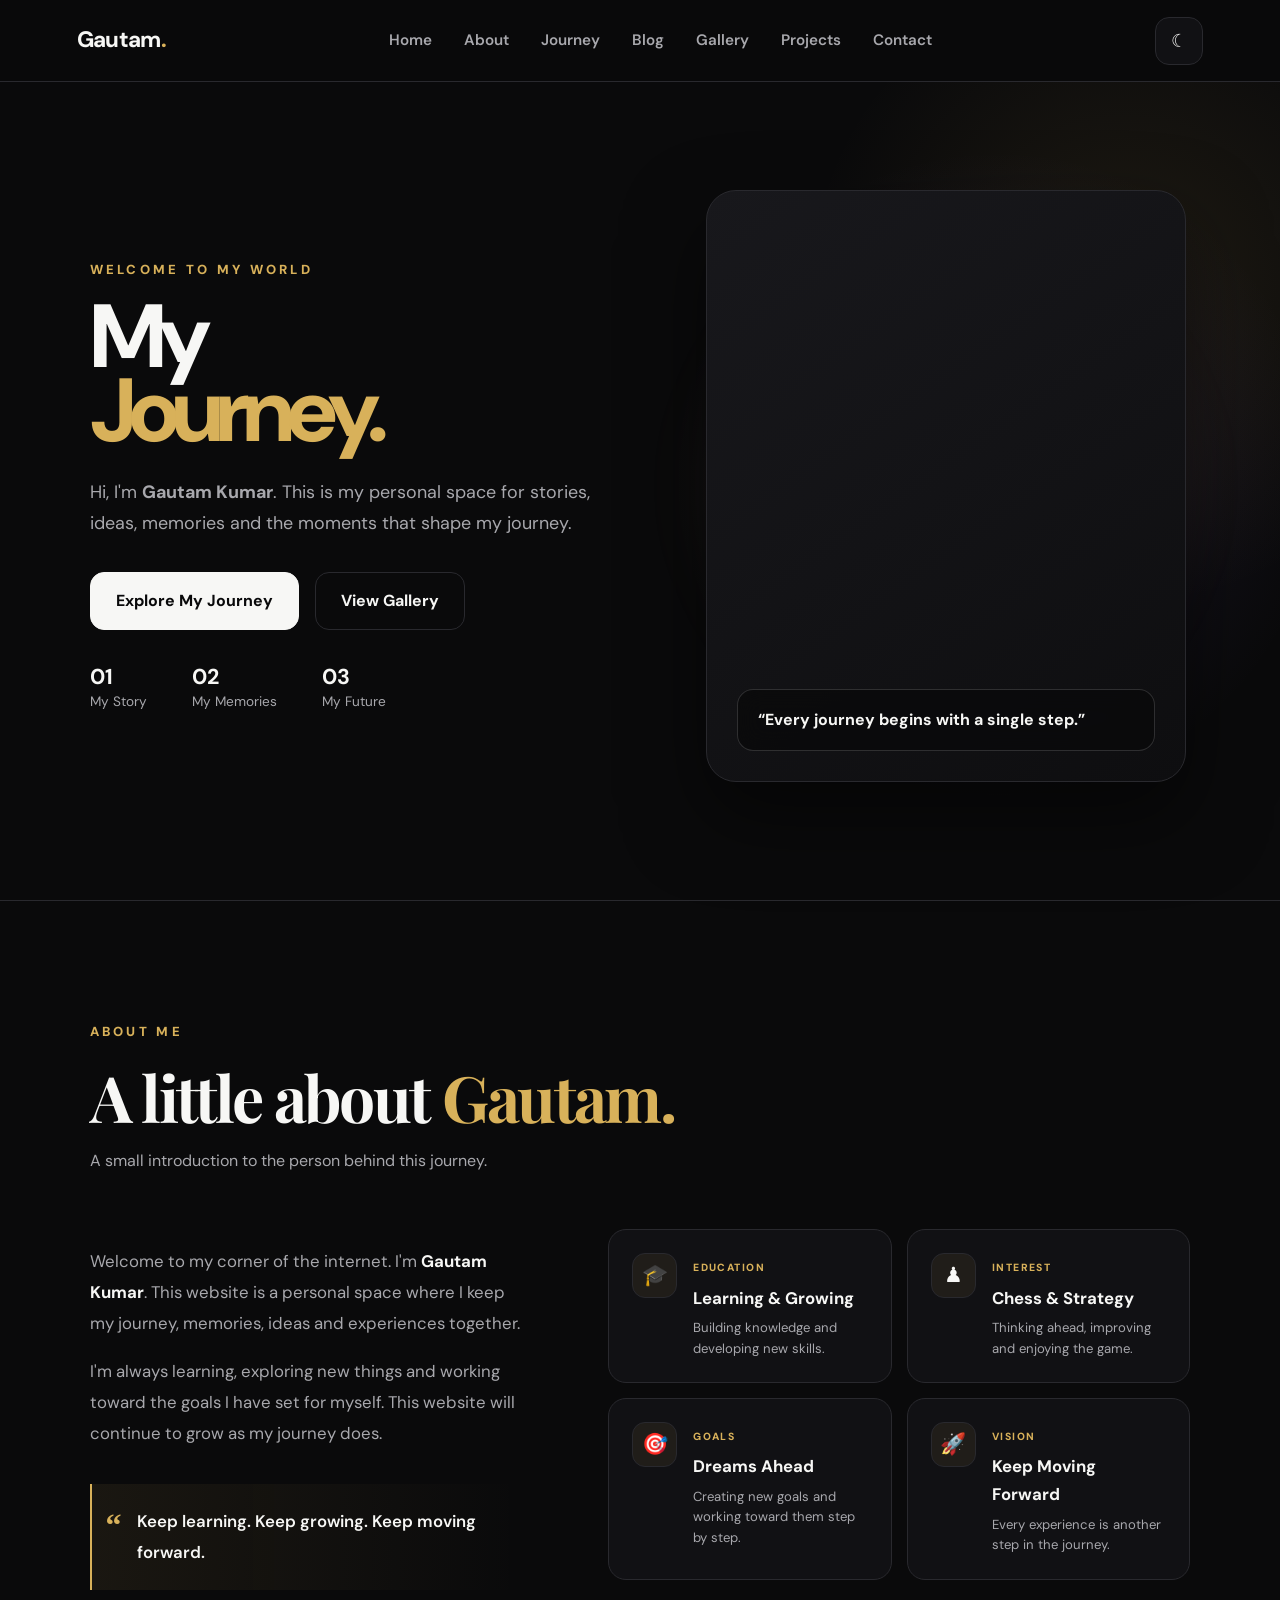
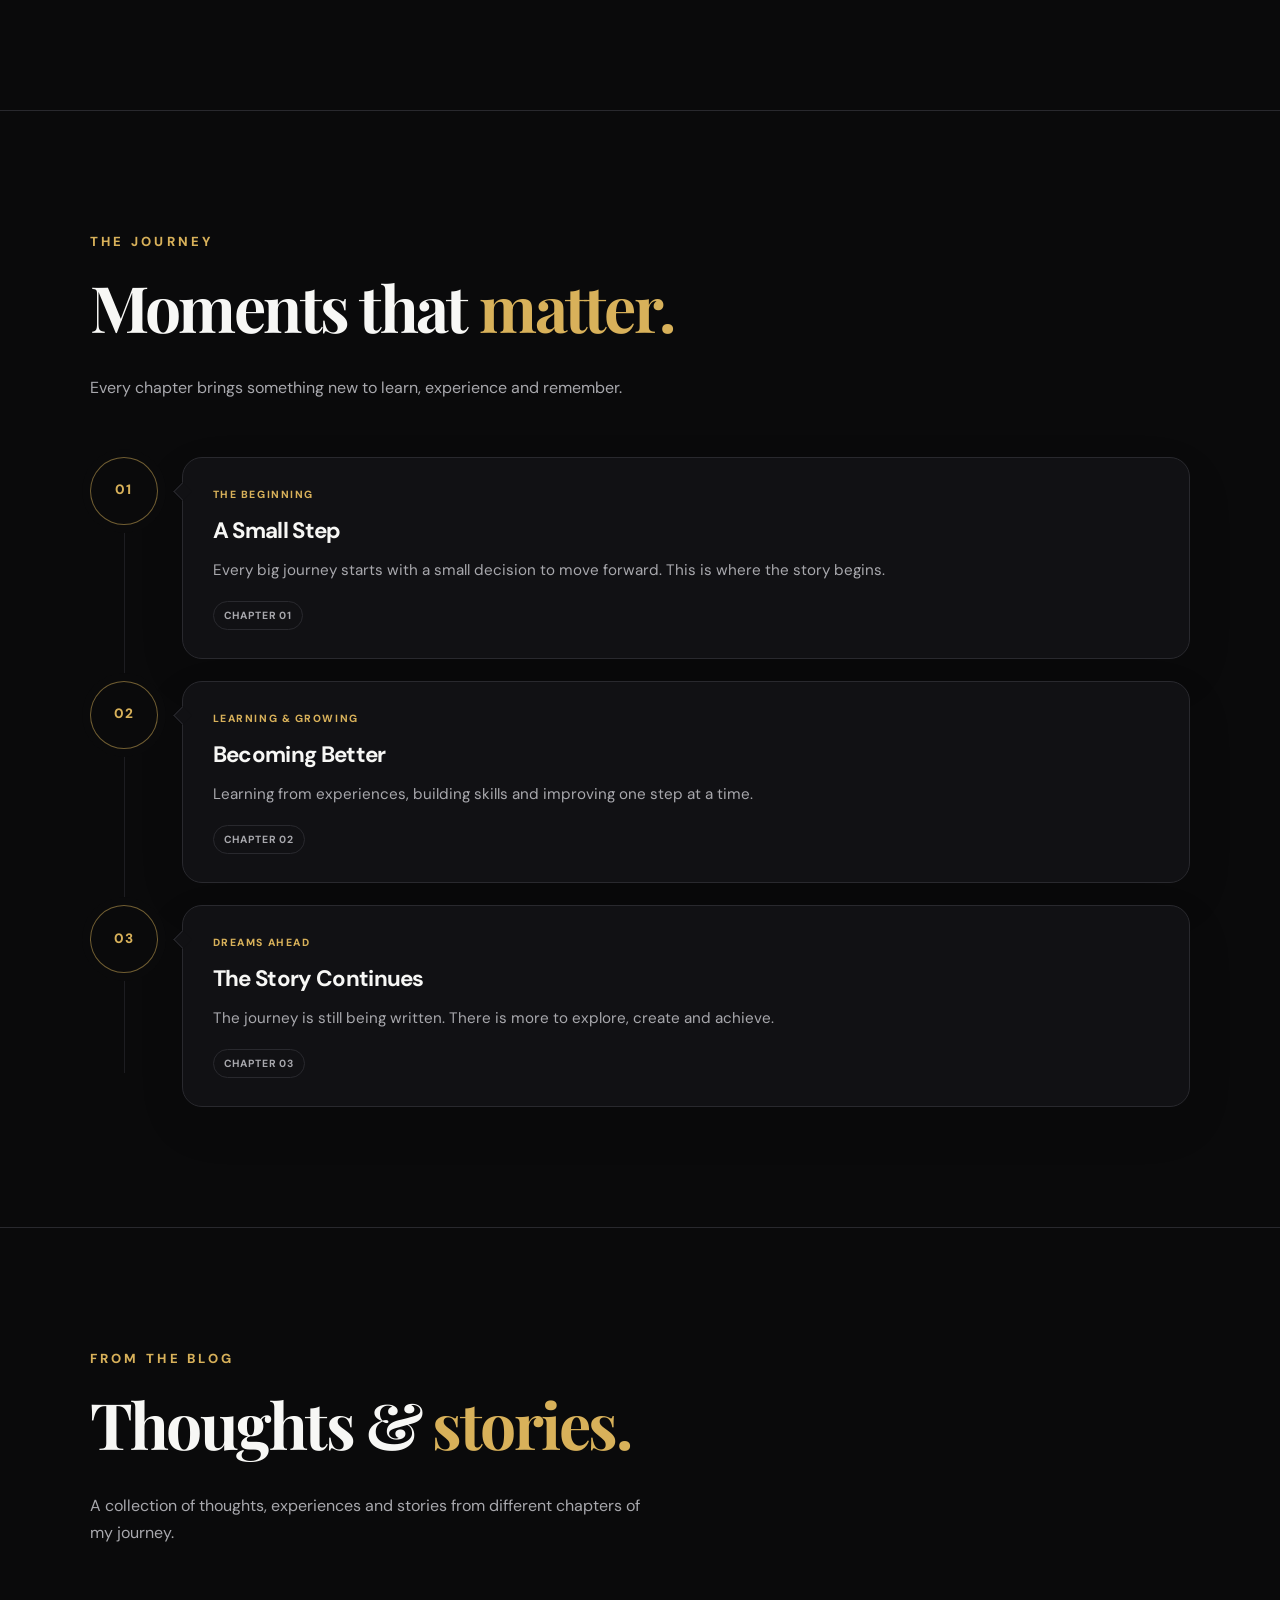
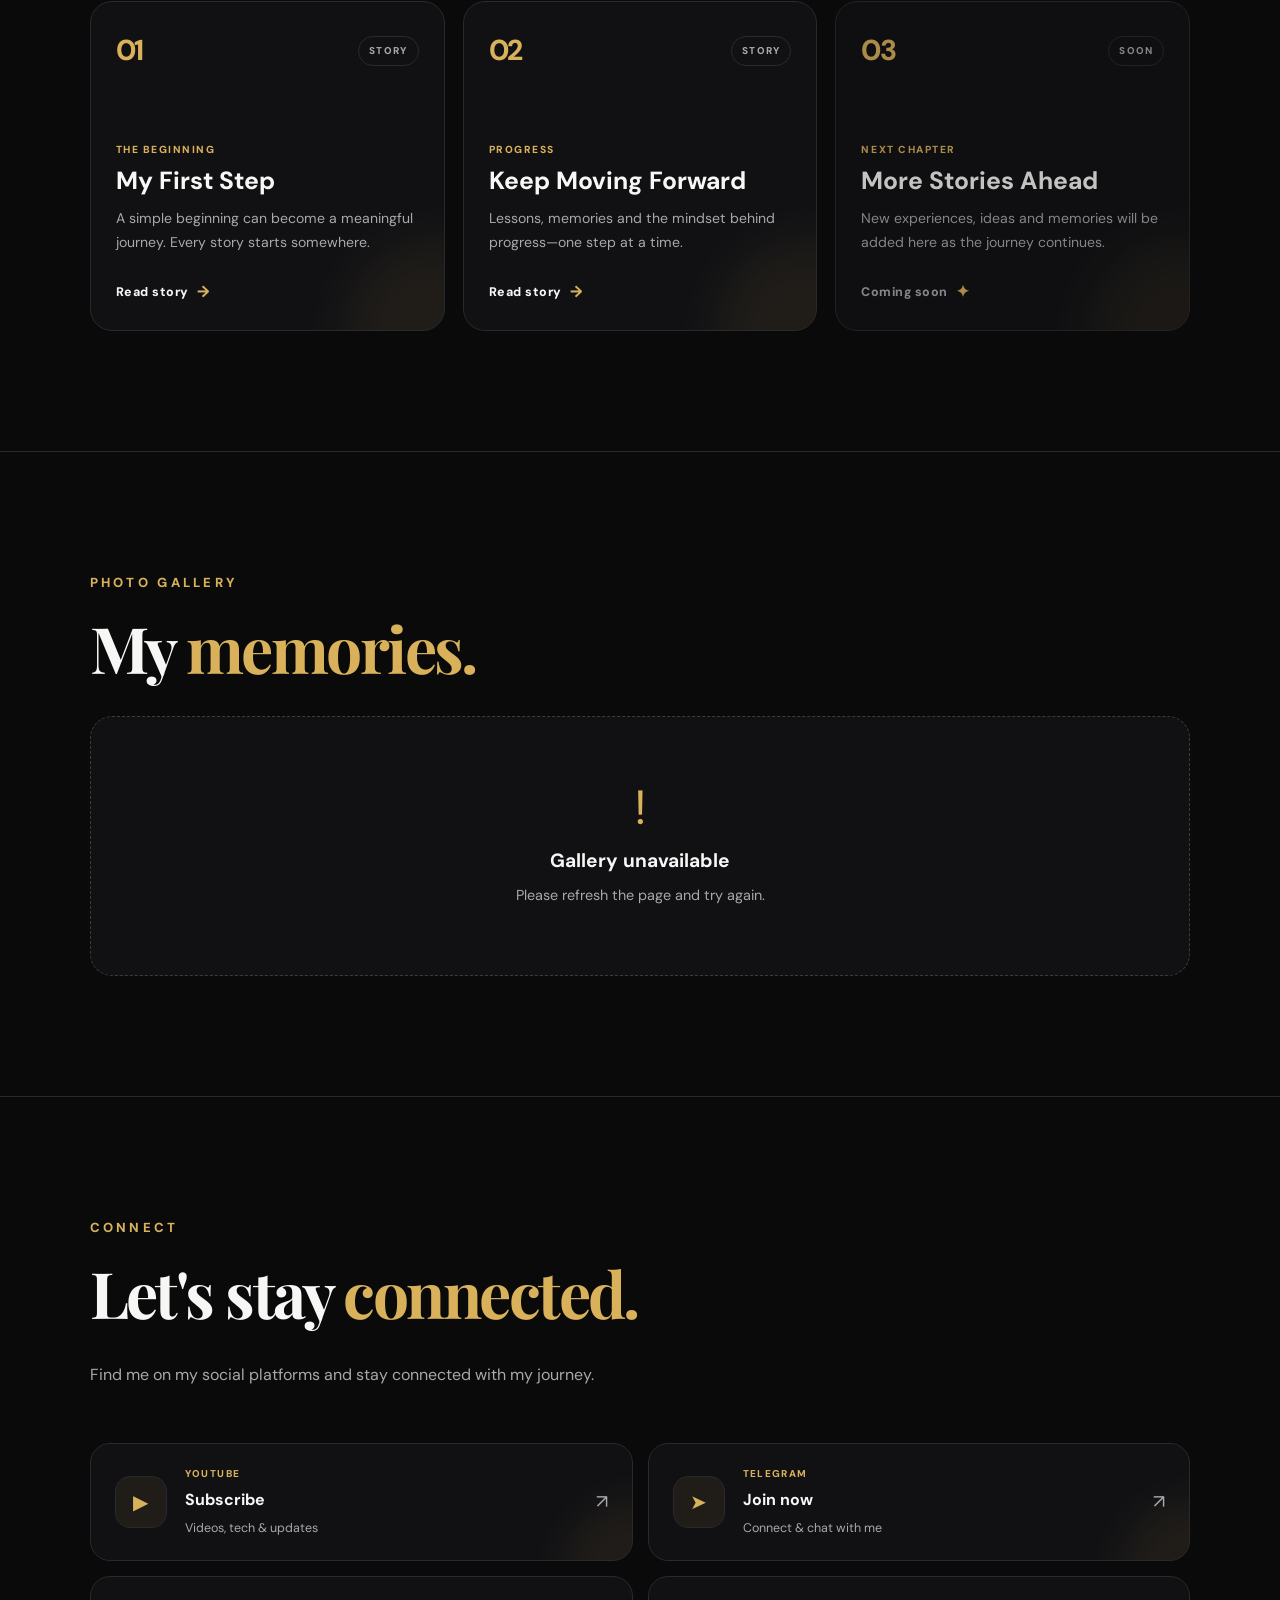
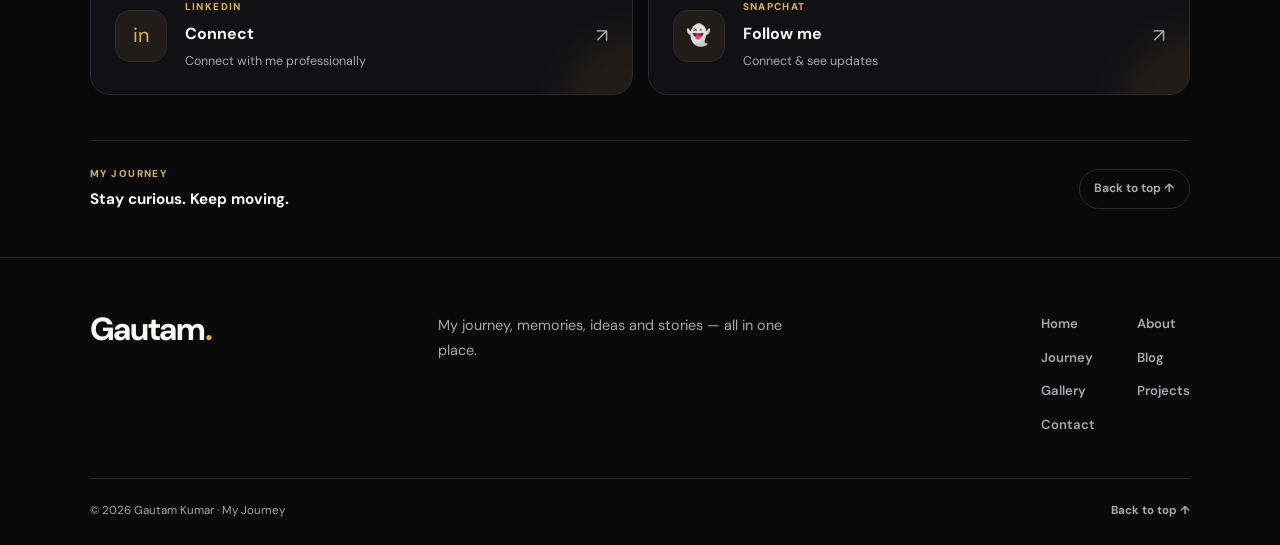
==== index.html @ 5d118870 "Update index.html" ====
<!doctype html>
<html lang="en">
<head>
<meta charset="utf-8">
<meta name="viewport" content="width=device-width,initial-scale=1">
<title>Gautam Kumar — My Journey</title>
<meta name="description" content="Gautam Kumar — personal website, journey, memories, blog and gallery.">
  <meta name="theme-color" content="#0a0a0b">
<meta name="author" content="Gautam Kumar">

<meta property="og:type" content="website">
<meta property="og:title" content="Gautam Kumar — My Journey">
<meta property="og:description" content="Explore Gautam Kumar's journey, memories, stories and gallery.">
<meta property="og:image" content="gautam-profile.jpg">
<meta property="og:url" content="https://Techg7.github.io/my-journey/">

<meta name="twitter:card" content="summary_large_image">
<meta name="twitter:title" content="Gautam Kumar — My Journey">
<meta name="twitter:description" content="My journey, memories, stories and experiences.">
<meta name="twitter:image" content="gautam-profile.jpg">

<link rel="preload" as="image" href="gautam-profile.jpg" fetchpriority="high">
<link rel="stylesheet" href="style.css">
  <link rel="manifest" href="manifest.webmanifest">
</head>
<body>
<header class="nav">
  <a class="brand" href="#home">Gautam<span>.</span></a>
  <nav>
    <a href="#home">Home</a><a href="#about">About</a><a href="#journey">Journey</a>
    <a href="#blog">Blog</a><a href="#gallery">Gallery</a><a href="projects.html" class="nav-link">Projects
    </a>
    <a href="#contact">Contact</a>  </nav>
  <button id="theme" class="icon-btn" aria-label="Toggle theme">☾</button>
</header>

<!-- Mobile bottom navigation bar -->
<nav class="mobile-nav" aria-label="Mobile navigation">
  <a href="#home"><span>⌂</span><small>Home</small></a>
  <a href="#about"><span>◉</span><small>About</small></a>
  <a href="#journey"><span>↗</span><small>Journey</small></a>
  <a href="#blog"><span>✎</span><small>Blog</small></a>
  <a href="#gallery"><span>▧</span><small>Gallery</small></a>
  <a href="projects.html" class="nav-link">🚀Projects</a>
  <a href="#contact"><span>☏</span><small>Contact</small></a>
 </nav>
<main>
<section id="home" class="hero">
  <div class="hero-copy">
    <p class="eyebrow">WELCOME TO MY WORLD</p>
    <h1>My<br><span>Journey.</span></h1>
    <p class="lead">Hi, I'm <b>Gautam Kumar</b>. This is my personal space for stories, ideas, memories and the moments that shape my journey.</p>
    <div class="actions"><a class="btn primary" href="#journey">Explore My Journey</a><a class="btn" href="#gallery">View Gallery</a></div>
    <div class="mini-stats"><div><b>01</b><span>My Story</span></div><div><b>02</b><span>My Memories</span></div><div><b>03</b><span>My Future</span></div></div>
  </div>
  <div class="hero-card">
    <div class="glow"></div>
    <img src="gautam-profile.jpg" alt="Gautam Kumar">
    
    <div class="quote">“Every journey begins with a single step.”</div>
  </div>
</section>
<section id="about" class="section about-section">

  <div class="about-heading">
    <p class="eyebrow">ABOUT ME</p>

    <h2>
      A little about
      <span>Gautam.</span>
    </h2>

    <p class="about-intro">
      A small introduction to the person behind this journey.
    </p>
  </div>


  <div class="about-content">

    <div class="about-text">

      <p>
        Welcome to my corner of the internet. I'm
        <strong>Gautam Kumar</strong>.
        This website is a personal space where I keep my
        journey, memories, ideas and experiences together.
      </p>

      <p>
        I'm always learning, exploring new things and
        working toward the goals I have set for myself.
        This website will continue to grow as my journey does.
      </p>

      <div class="about-quote">
        <span>“</span>
        Keep learning. Keep growing. Keep moving forward.
      </div>

    </div>


    <div class="about-cards">

      <div class="about-card">
        <div class="about-icon">🎓</div>
        <div>
          <small>EDUCATION</small>
          <h3>Learning & Growing</h3>
          <p>Building knowledge and developing new skills.</p>
        </div>
      </div>


      <div class="about-card">
        <div class="about-icon">♟</div>
        <div>
          <small>INTEREST</small>
          <h3>Chess & Strategy</h3>
          <p>Thinking ahead, improving and enjoying the game.</p>
        </div>
      </div>


      <div class="about-card">
        <div class="about-icon">🎯</div>
        <div>
          <small>GOALS</small>
          <h3>Dreams Ahead</h3>
          <p>Creating new goals and working toward them step by step.</p>
        </div>
      </div>


      <div class="about-card">
        <div class="about-icon">🚀</div>
        <div>
          <small>VISION</small>
          <h3>Keep Moving Forward</h3>
          <p>Every experience is another step in the journey.</p>
        </div>
      </div>

    </div>

  </div>

</section>
<section id="journey" class="section journey-section">

  <div class="journey-heading">
    <p class="eyebrow">THE JOURNEY</p>

    <h2>Moments that <span>matter.</span></h2>

    <p>
      Every chapter brings something new to learn,
      experience and remember.
    </p>
  </div>

  <div class="journey-timeline">

    <article class="journey-item">
      <div class="journey-number">01</div>

      <div class="journey-card">
        <small>THE BEGINNING</small>
        <h3>A Small Step</h3>
        <p>
          Every big journey starts with a small decision
          to move forward. This is where the story begins.
        </p>
        <span class="journey-tag">Chapter 01</span>
      </div>
    </article>


    <article class="journey-item">
      <div class="journey-number">02</div>

      <div class="journey-card">
        <small>LEARNING & GROWING</small>
        <h3>Becoming Better</h3>
        <p>
          Learning from experiences, building skills and
          improving one step at a time.
        </p>
        <span class="journey-tag">Chapter 02</span>
      </div>
    </article>


    <article class="journey-item">
      <div class="journey-number">03</div>

      <div class="journey-card">
        <small>DREAMS AHEAD</small>
        <h3>The Story Continues</h3>
        <p>
          The journey is still being written. There is
          more to explore, create and achieve.
        </p>
        <span class="journey-tag">Chapter 03</span>
      </div>
    </article>

  </div>

</section> 
  <section id="blog" class="section blog-section">

  <div class="blog-heading">
    <p class="eyebrow">FROM THE BLOG</p>

    <h2>
      Thoughts &
      <span>stories.</span>
    </h2>

    <p>
      A collection of thoughts, experiences and stories
      from different chapters of my journey.
    </p>
  </div>


  <div class="blog-grid">

    <a class="blog-card" href="first-post.html">

      <div class="blog-card-top">
        <span class="blog-number">01</span>
        <span class="blog-type">STORY</span>
      </div>

      <div class="blog-card-content">

        <p class="blog-label">THE BEGINNING</p>

        <h3>My First Step</h3>

        <p class="blog-description">
          A simple beginning can become a meaningful
          journey. Every story starts somewhere.
        </p>

        <span class="blog-read">
          Read story
          <span>→</span>
        </span>

      </div>

    </a>


    <a class="blog-card" href="second-post.html">

      <div class="blog-card-top">
        <span class="blog-number">02</span>
        <span class="blog-type">STORY</span>
      </div>

      <div class="blog-card-content">

        <p class="blog-label">PROGRESS</p>

        <h3>Keep Moving Forward</h3>

        <p class="blog-description">
          Lessons, memories and the mindset behind
          progress—one step at a time.
        </p>

        <span class="blog-read">
          Read story
          <span>→</span>
        </span>

      </div>

    </a>


    <div class="blog-card blog-coming-soon">

      <div class="blog-card-top">
        <span class="blog-number">03</span>
        <span class="blog-type">SOON</span>
      </div>

      <div class="blog-card-content">

        <p class="blog-label">NEXT CHAPTER</p>

        <h3>More Stories Ahead</h3>

        <p class="blog-description">
          New experiences, ideas and memories will be
          added here as the journey continues.
        </p>

        <span class="blog-read">
          Coming soon
          <span>✦</span>
        </span>

      </div>

    </div>

  </div>

  </section>

<section id="gallery" class="section">
  <p class="eyebrow">PHOTO GALLERY</p><h2>My <span>memories.</span></h2>
  <div class="gallery">
    <figure><img src="gautam-profile.jpg" alt="Gautam Kumar"><figcaption>Featured memory</figcaption></figure>
    <div class="gallery-placeholder"><span>+</span><p>Add your next photo here</p></div>
    <div class="gallery-placeholder"><span>+</span><p>Add your next photo here</p></div>
  </div>
</section>
<section id="contact" class="section contact-section">

  <div class="contact-heading">
    <p class="eyebrow">CONNECT</p>

    <h2>
      Let's stay
      <span>connected.</span>
    </h2>

    <p>
      Find me on my social platforms and stay connected
      with my journey.
    </p>
  </div>

  <div class="contact-grid">

    <!-- YouTube -->
    <a
      class="contact-card"
      href="https://www.youtube.com/@Gautam_techg7"
      target="_blank"
      rel="noopener noreferrer"
    >
      <div class="contact-icon">▶</div>

      <div class="contact-info">
        <small>YOUTUBE</small>
        <h3>Subscribe</h3>
        <p>Videos, tech & updates</p>
      </div>

      <span class="contact-arrow">↗</span>
    </a>


    <!-- Telegram -->
    <a
      class="contact-card"
      href="https://t.me/gtpda71"
      target="_blank"
      rel="noopener noreferrer"
    >
      <div class="contact-icon">➤</div>

      <div class="contact-info">
        <small>TELEGRAM</small>
        <h3>Join now</h3>
        <p>Connect & chat with me</p>
      </div>

      <span class="contact-arrow">↗</span>
    </a>


    <!-- LinkedIn -->
    <a
      class="contact-card"
      href="https://www.linkedin.com/in/gautam-kumar-772797381"
      target="_blank"
      rel="noopener noreferrer"
    >
      <div class="contact-icon">in</div>

      <div class="contact-info">
        <small>LINKEDIN</small>
        <h3>Connect</h3>
        <p>Connect with me professionally</p>
      </div>

      <span class="contact-arrow">↗</span>
    </a>


    <!-- Snapchat -->
    <a
      class="contact-card"
      href="https://www.snapchat.com/"
      target="_blank"
      rel="noopener noreferrer"
    >
      <div class="contact-icon">👻</div>

      <div class="contact-info">
        <small>SNAPCHAT</small>
        <h3>Follow me</h3>
        <p>Connect & see updates</p>
      </div>

      <span class="contact-arrow">↗</span>
    </a>

  </div>

  <div class="contact-bottom">

    <div>
      <span>MY JOURNEY</span>
      <strong>Stay curious. Keep moving.</strong>
    </div>

    <a class="contact-top" href="#home">
      Back to top ↑
    </a>
  </div>
</section>
  
  </main>
<footer class="site-footer">

  <div class="footer-main">

    <a href="#home" class="footer-brand">
      Gautam<span>.</span>
    </a>

    <p>
      My journey, memories, ideas and stories —
      all in one place.
    </p>

    <div class="footer-links">
      <a href="#home">Home</a>
      <a href="#about">About</a>
      <a href="#journey">Journey</a>
      <a href="#blog">Blog</a>
      <a href="#gallery">Gallery</a>
      <a href="projects.html" class="nav-link">Projects</a>
      <a href="#contact">Contact</a>
    </div>

  </div>

  <div class="footer-bottom">

    <span>
      © 2026 Gautam Kumar · My Journey
    </span>

    <a href="#home">
      Back to top ↑
    </a>

  </div>

</footer>
  <script src="script.js?v=2"></script>
  <script>
if ("serviceWorker" in navigator) {
  window.addEventListener("load", () => {
    navigator.serviceWorker.register("sw.js", {
      scope: "/my-journey/"
    }).catch(error => {
      console.error("Service Worker registration failed:", error);
    });
  });
}
  </script>
</body></html>
---- style.css ----
@import url('https://fonts.googleapis.com/css2?family=DM+Sans:wght@400;500;600;700;800&family=Playfair+Display:wght@600;700&display=swap');

/* =========================================================
   ROOT
========================================================= */

:root{
  --bg:#0a0a0b;
  --panel:#111114;
  --text:#f7f7f5;
  --muted:#a8a8ad;
  --line:#29292e;
  --accent:#d8b15a;
}

*{
  box-sizing:border-box;
}

html{
  scroll-behavior:smooth;
  scroll-padding-top:90px;
}

body{
  margin:0;
  background:var(--bg);
  color:var(--text);
  font-family:"DM Sans",sans-serif;
  line-height:1.65;
}

a{
  color:inherit;
  text-decoration:none;
}

button{
  font-family:inherit;
}


/* =========================================================
   NAVIGATION
========================================================= */

.nav{
  position:sticky;
  top:0;
  z-index:1000;

  width:100%;
  height:82px;

  display:flex;
  align-items:center;
  justify-content:space-between;

  padding:0 6%;

  background:rgba(10,10,11,.88);

  backdrop-filter:blur(18px);
  -webkit-backdrop-filter:blur(18px);

  border-bottom:1px solid var(--line);
}

.brand{
  font-size:1.4rem;
  font-weight:800;
  letter-spacing:-.03em;
}

.brand span{
  color:var(--accent);
}

.nav > nav{
  display:flex;
  align-items:center;
  gap:32px;
}

.nav > nav a{
  color:var(--muted);
  font-size:.95rem;
  font-weight:600;
  transition:.2s ease;
}

.nav > nav a:hover{
  color:var(--text);
}

.icon-btn{
  width:48px;
  height:48px;

  border:1px solid var(--line);
  border-radius:14px;

  background:var(--panel);
  color:var(--text);

  font-size:1.1rem;

  cursor:pointer;

  transition:.2s ease;
}

.icon-btn:hover{
  transform:translateY(-2px);
}


/* =========================================================
   MOBILE NAVIGATION
========================================================= */

.mobile-nav{
  display:none;
}


/* =========================================================
   HERO
========================================================= */

.hero{
  width:100%;
  max-width:1500px;

  min-height:calc(100vh - 82px);

  margin:0 auto;

  display:grid;

  grid-template-columns:
    minmax(0,1.05fr)
    minmax(380px,.95fr);

  align-items:center;

  gap:70px;

  padding:70px 7% 80px;

  background:
    radial-gradient(
      circle at 78% 48%,
      rgba(141,107,232,.12),
      transparent 30%
    ),
    radial-gradient(
      circle at 88% 25%,
      rgba(216,177,90,.10),
      transparent 25%
    );
}

.hero-copy{
  max-width:700px;
}

.eyebrow{
  margin:0 0 20px;

  color:var(--accent);

  font-size:.82rem;
  font-weight:800;

  letter-spacing:.25em;
}

.hero h1{
  margin:0 0 30px;

  font-size:clamp(5.5rem,7vw,8rem);

  line-height:.82;

  letter-spacing:-.075em;

  font-weight:800;
}

.hero h1 span{
  color:var(--accent);
}

.lead{
  max-width:620px;

  margin:0;

  color:var(--muted);

  font-size:1.12rem;

  line-height:1.75;
}


/* =========================================================
   BUTTONS
========================================================= */

.actions{
  display:flex;
  flex-wrap:wrap;

  gap:16px;

  margin:32px 0;
}

.btn{
  display:inline-flex;

  align-items:center;
  justify-content:center;

  min-height:54px;

  padding:15px 25px;

  border:1px solid var(--line);

  border-radius:14px;

  font-size:1rem;
  font-weight:700;

  transition:.25s ease;
}

.btn:hover{
  transform:translateY(-3px);
}

.btn.primary{
  background:var(--text);
  color:#09090a;

  border-color:var(--text);
}


/* =========================================================
   STATS
========================================================= */

.mini-stats{
  display:flex;

  gap:45px;

  margin-top:35px;
}

.mini-stats div{
  display:flex;
  flex-direction:column;
}

.mini-stats b{
  font-size:1.35rem;
  line-height:1.2;
}

.mini-stats span{
  color:var(--muted);
  font-size:.85rem;
}


/* =========================================================
   HERO CARD
========================================================= */

.hero-card{
  position:relative;

  width:min(100%,480px);

  justify-self:center;

  padding:14px;

  border:1px solid var(--line);

  border-radius:30px;

  background:
    linear-gradient(
      145deg,
      #18181c,
      #0e0e10
    );

  box-shadow:
    0 35px 80px rgba(0,0,0,.5);
}

.hero-card .glow{
  position:absolute;

  inset:-30px;

  z-index:-1;

  background:
    radial-gradient(
      circle,
      rgba(216,177,90,.18),
      transparent 65%
    );

  filter:blur(25px);
}

.hero-card img{
  display:block;

  width:100%;

  aspect-ratio:4/5;

  object-fit:cover;

  border-radius:23px;
}

.quote{
  position:absolute;

  left:30px;
  right:30px;
  bottom:30px;

  padding:17px 20px;

  border:1px solid rgba(255,255,255,.15);

  border-radius:16px;

  background:rgba(10,10,11,.78);

  backdrop-filter:blur(12px);

  -webkit-backdrop-filter:blur(12px);

  font-size:1rem;

  font-weight:700;
}


/* =========================================================
   SECTIONS
========================================================= */

.section{
  width:100%;
  max-width:1350px;

  margin:0 auto;

  padding:120px 7%;

  border-top:1px solid var(--line);
}

.section h2{
  margin:0 0 35px;

  font-family:"Playfair Display",serif;

  font-size:clamp(3rem,5vw,5.5rem);

  line-height:1.05;

  letter-spacing:-.04em;
}

.section h2 span{
  color:var(--accent);
}


/* =========================================================
   ABOUT
========================================================= */

.split{
  display:grid;

  grid-template-columns:1fr 1fr;

  gap:12%;
}

.split p{
  margin:0 0 25px;

  color:var(--muted);

  font-size:1.1rem;

  line-height:1.8;
}


/* =========================================================
   JOURNEY
========================================================= */

.timeline{
  display:grid;
  gap:18px;
}

.timeline article{
  display:grid;

  grid-template-columns:80px 1fr;

  gap:25px;

  padding:28px;

  border:1px solid var(--line);

  border-radius:20px;

  background:var(--panel);
}

.timeline b{
  color:var(--accent);

  font-size:1.5rem;
}

.timeline h3{
  margin:0;

  font-size:1.35rem;
}

.timeline p{
  margin:6px 0 0;

  color:var(--muted);
}


/* =========================================================
   BLOG
========================================================= */

.cards{
  display:grid;

  grid-template-columns:repeat(2,1fr);

  gap:20px;
}

.card{
  display:block;

  padding:32px;

  border:1px solid var(--line);

  border-radius:22px;

  background:var(--panel);

  transition:.25s ease;
}

.card:hover{
  transform:translateY(-5px);
}

.card small{
  color:var(--accent);

  font-weight:700;

  letter-spacing:.15em;
}

.card h3{
  margin:14px 0;

  font-size:1.8rem;
}

.card p{
  color:var(--muted);
}

.card span{
  font-weight:700;
}


/* =========================================================
   GALLERY
========================================================= */

.gallery{
  display:grid;

  grid-template-columns:repeat(3,1fr);

  gap:20px;
}

.gallery figure,
.gallery-placeholder{
  margin:0;

  min-height:320px;

  overflow:hidden;

  border:1px solid var(--line);

  border-radius:22px;

  background:var(--panel);
}

.gallery img{
  display:block;

  width:100%;
  height:100%;

  min-height:320px;

  object-fit:cover;
}

.gallery figcaption{
  padding:10px 15px;

  color:var(--muted);

  font-size:.85rem;
}

.gallery-placeholder{
  display:grid;

  place-content:center;

  text-align:center;

  color:var(--muted);
}

.gallery-placeholder span{
  color:var(--accent);

  font-size:3rem;
}


/* =========================================================
   CONTACT
========================================================= */

.contact{
  display:grid;

  grid-template-columns:1fr 1fr;

  gap:12%;
}

.contact p{
  color:var(--muted);

  font-size:1.1rem;
}

.links{
  display:grid;
  gap:12px;
}

.links a{
  display:flex;

  justify-content:space-between;

  gap:20px;

  padding:18px 0;

  border-bottom:1px solid var(--line);

  transition:.2s;
}

.links a:hover{
  color:var(--accent);
}

.links span{
  color:var(--muted);
}


/* =========================================================
   FOOTER
========================================================= */

footer{
  padding:45px 20px;

  text-align:center;

  color:var(--muted);

  border-top:1px solid var(--line);

  font-size:.9rem;
}


/* =========================================================
   LIGHT MODE
========================================================= */

body.light{
  --bg:#f7f7f4;
  --panel:#ffffff;
  --text:#151516;
  --muted:#626269;
  --line:#dddde0;
}

body.light .nav{
  background:rgba(247,247,244,.9);
}

body.light .btn.primary{
  background:#151516;
  color:#fff;
}

body.light .hero-card{
  background:#fff;

  box-shadow:
    0 30px 70px rgba(0,0,0,.15);
}


/* =========================================================
   DESKTOP-SITE ON MOBILE / TABLET
   Chrome Desktop Site usually gives ~980px CSS width.
   
   IMPORTANT:
   NO FIXED 600px HERO HEIGHT.
========================================================= */

@media (min-width:769px) and (max-width:1100px){

  .nav{
    height:78px;

    padding:0 5%;
  }

  .brand{
    font-size:1.3rem;
  }

  .nav > nav{
    gap:20px;
  }

  .nav > nav a{
    font-size:.82rem;
  }

  .icon-btn{
    width:44px;
    height:44px;
  }


  .hero{
    min-height:620px;

    height:auto;

    grid-template-columns:
      minmax(0,1fr)
      minmax(300px,380px);

    gap:45px;

    padding:55px 5% 65px;
  }

  .hero h1{
    font-size:clamp(4.5rem,7vw,6.5rem);
  }

  .lead{
    font-size:1rem;
  }

  .actions{
    gap:12px;
  }

  .btn{
    min-height:50px;

    padding:13px 20px;

    font-size:.9rem;
  }

  .mini-stats{
    gap:30px;
  }

  .hero-card{
    width:min(100%,380px);
  }

  .section{
    padding:90px 5%;
  }

  .section h2{
    font-size:clamp(2.8rem,5vw,4.5rem);
  }
}


/* =========================================================
   MOBILE
========================================================= */

@media (max-width:768px){

  body{
    padding-bottom:82px;
  }


  /* TOP HEADER */

  .nav{
    height:62px;

    padding:0 5%;
  }

  .brand{
    font-size:1.2rem;
  }

  .nav > nav{
    display:none;
  }

  .icon-btn{
    width:44px;
    height:44px;

    border-radius:13px;
  }


  /* BOTTOM NAV */

  .mobile-nav{
    position:fixed;

    left:12px;
    right:12px;
    bottom:12px;

    z-index:99999;

    display:flex;

    width:auto;

    height:72px;

    align-items:center;
    justify-content:space-around;

    padding:5px 2px;

    background:rgba(15,15,17,.96);

    border:1px solid rgba(255,255,255,.15);

    border-radius:26px;

    backdrop-filter:blur(18px);
    -webkit-backdrop-filter:blur(18px);

    box-shadow:
      0 12px 40px rgba(0,0,0,.35);
  }

  .mobile-nav a{
    flex:1;

    display:flex;

    flex-direction:column;

    align-items:center;
    justify-content:center;

    gap:3px;

    color:#aaa;

    font-size:11px;

    font-weight:500;

    text-align:center;
  }

  .mobile-nav a span{
    font-size:20px;

    line-height:1;
  }

  .mobile-nav a small{
    font-size:10px;

    white-space:nowrap;
  }


  /* MOBILE HERO */

  .hero{
    min-height:auto;

    height:auto;

    display:grid;

    grid-template-columns:1fr;

    gap:42px;

    padding:50px 6% 75px;
  }

  .hero-copy{
    max-width:none;
  }

  .eyebrow{
    margin-bottom:18px;

    font-size:.7rem;
  }

  .hero h1{
    margin-bottom:28px;

    font-size:clamp(4rem,20vw,6rem);

    line-height:.86;

    letter-spacing:-.065em;
  }

  .lead{
    font-size:.95rem;

    line-height:1.75;
  }


  /* MOBILE BUTTONS */

  .actions{
    display:flex;

    flex-wrap:nowrap;

    gap:10px;

    margin:28px 0;
  }

  .btn{
    flex:1;

    min-height:52px;

    padding:13px 12px;

    border-radius:14px;

    font-size:.9rem;

    text-align:center;
  }


  /* MOBILE STATS */

  .mini-stats{
    gap:28px;

    margin-top:30px;
  }

  .mini-stats b{
    font-size:1.2rem;
  }

  .mini-stats span{
    font-size:.75rem;
  }


  /* MOBILE CARD */

  .hero-card{
    width:min(88vw,390px);

    justify-self:center;

    padding:12px;

    border-radius:27px;
  }

  .hero-card img{
    border-radius:21px;
  }

  .quote{
    left:20px;
    right:20px;
    bottom:20px;

    padding:13px 15px;

    font-size:.85rem;
  }


  /* MOBILE SECTIONS */

  .section{
    padding:75px 6%;
  }

  .section h2{
    margin-bottom:28px;

    font-size:clamp(2.6rem,12vw,4rem);
  }

  .split{
    grid-template-columns:1fr;

    gap:25px;
  }

  .split p,
  .contact p{
    font-size:.98rem;
  }


  /* MOBILE JOURNEY */

  .timeline article{
    grid-template-columns:55px 1fr;

    gap:14px;

    padding:20px;
  }


  /* MOBILE BLOG */

  .cards{
    grid-template-columns:1fr;
  }

  .card{
    padding:25px;
  }


  /* MOBILE GALLERY */

  .gallery{
    grid-template-columns:1fr;
  }

  .gallery figure,
  .gallery-placeholder,
  .gallery img{
    min-height:340px;
  }


  /* MOBILE CONTACT */

  .contact{
    grid-template-columns:1fr;

    gap:30px;
  }

  .links a{
    font-size:.9rem;
  }
}


/* =========================================================
   LIGHT MODE MOBILE NAV
========================================================= */

body.light .mobile-nav{
  background:rgba(255,255,255,.96);

  border-color:#dddde0;

  box-shadow:
    0 12px 40px rgba(0,0,0,.12);
}
/* ================================
   VIDEO GALLERY
================================ */

.gallery-video {
  margin: 0;
  overflow: hidden;
  border: 1px solid var(--line);
  border-radius: 20px;
  background: var(--panel);
}

.video-wrapper {
  position: relative;
  width: 100%;
  background: #000;
}

.gallery-video video {
  display: block;
  width: 100%;
  height: 340px;
  object-fit: cover;
  background: #000;
}

.video-label {
  position: absolute;
  top: 12px;
  left: 12px;
  padding: 6px 10px;
  border-radius: 8px;
  background: rgba(0,0,0,.75);
  color: #fff;
  font-size: 11px;
  font-weight: 700;
  letter-spacing: .08em;
}

.gallery-video figcaption {
  padding: 12px 15px;
  color: var(--muted);
  font-size: .8rem;
}


/* Mobile */

@media (max-width:768px) {

  .gallery-video video {
    height: 340px;
  }

}
/* =================================
   PREMIUM PHOTO + VIDEO GALLERY
================================= */

.gallery {
  display: grid !important;
  grid-template-columns: repeat(3, minmax(0, 1fr)) !important;
  gap: 18px !important;
  align-items: start !important;
}

.media-card {
  position: relative;
  margin: 0 !important;
  overflow: hidden;
  border-radius: 20px;
  background: #111;
  border: 1px solid rgba(255,255,255,.10);
  min-width: 0;
}

.media-card img,
.media-card video {
  display: block;
  width: 100%;
  height: auto;
  max-height: 650px;
  object-fit: cover;
  background: #050505;
}

.media-card figcaption {
  padding: 12px 14px;
  font-size: .82rem;
  color: #ddd;
  background: rgba(10,10,10,.92);
}

.video-card {
  background: #050505;
}

.video-card video {
  aspect-ratio: 9 / 16;
  object-fit: contain;
}

.video-badge {
  position: absolute;
  top: 12px;
  left: 12px;
  padding: 7px 10px;
  border-radius: 999px;
  background: rgba(0,0,0,.75);
  color: #e5b94f;
  font-size: .7rem;
  font-weight: 700;
  letter-spacing: 1px;
  backdrop-filter: blur(8px);
}

.gallery-empty {
  grid-column: 1 / -1;
  min-height: 180px;
  display: flex;
  flex-direction: column;
  align-items: center;
  justify-content: center;
  border: 1px dashed rgba(255,255,255,.18);
  border-radius: 20px;
  color: #aaa;
}

.gallery-empty span {
  font-size: 2rem;
  color: #e5b94f;
}

/* Tablet */
@media (max-width: 900px) {

  .gallery {
    grid-template-columns: repeat(2, minmax(0, 1fr)) !important;
  }

}

/* Mobile */
@media (max-width: 600px) {

  .gallery {
    grid-template-columns: 1fr !important;
    gap: 16px !important;
  }

  .media-card {
    border-radius: 18px;
  }

  .media-card img {
    max-height: none;
  }

  .video-card video {
    width: 100%;
    aspect-ratio: 9 / 16;
  }

}
/* =================================
   PREMIUM GALLERY
================================= */

.gallery {
  align-items: stretch !important;
}

.media-card {
  cursor: pointer;
  transition: transform .3s ease, box-shadow .3s ease;
}

.media-card:hover {
  transform: translateY(-5px);
  box-shadow: 0 18px 45px rgba(0,0,0,.35);
}

.media-card img,
.media-card video {
  width: 100%;
  aspect-ratio: 4 / 5;
  object-fit: cover;
}

.media-card.video-card video {
  aspect-ratio: 9 / 16;
  object-fit: cover;
}

.media-card figcaption {
  white-space: nowrap;
  overflow: hidden;
  text-overflow: ellipsis;
  font-size: .78rem;
}

/* Mobile */
@media (max-width: 600px) {

  .gallery {
    grid-template-columns: 1fr !important;
  }

  .media-card img,
  .media-card video {
    aspect-ratio: 4 / 5;
  }

  .media-card.video-card video {
    aspect-ratio: 9 / 16;
  }

}
/* =================================
   FULLSCREEN PHOTO VIEWER
================================= */

.photo-viewer {
  position: fixed;
  inset: 0;

  z-index: 999999;

  display: flex;
  flex-direction: column;

  align-items: center;
  justify-content: center;

  padding: 25px;

  background: rgba(0, 0, 0, 0.94);

  backdrop-filter: blur(18px);
  -webkit-backdrop-filter: blur(18px);

  opacity: 0;

  visibility: hidden;

  transition:
    opacity .25s ease,
    visibility .25s ease;
}

.photo-viewer.active {
  opacity: 1;
  visibility: visible;
}


/* BIG IMAGE */

.viewer-image-box {
  width: min(92vw, 1100px);
  height: min(82vh, 850px);

  display: flex;

  align-items: center;
  justify-content: center;
}

.viewer-image-box img {
  max-width: 100%;
  max-height: 100%;

  object-fit: contain;

  border-radius: 12px;

  box-shadow:
    0 30px 100px rgba(0,0,0,.65);
}


/* CLOSE BUTTON */

.viewer-close {
  position: fixed;

  top: 22px;
  right: 25px;

  width: 48px;
  height: 48px;

  border: 1px solid rgba(255,255,255,.2);

  border-radius: 50%;

  background: rgba(20,20,20,.8);

  color: white;

  font-size: 30px;

  line-height: 1;

  cursor: pointer;

  z-index: 2;
}

.viewer-close:hover {
  transform: scale(1.08);
}


/* CAPTION */

.viewer-caption {
  margin-top: 15px;

  max-width: 90vw;

  color: #ddd;

  font-size: .9rem;

  text-align: center;
}


/* PHOTO CLICK EFFECT */

.media-card img {
  cursor: zoom-in;

  transition:
    transform .35s ease,
    filter .35s ease;
}

.media-card:hover img {
  filter: brightness(.9);
}

.media-card img:active {
  transform: scale(.98);
}


/* VIDEO PLAY BUTTON */

.video-wrapper {
  position: relative;
}

.video-play {
  position: absolute;

  left: 50%;
  top: 50%;

  transform: translate(-50%, -50%);

  width: 68px;
  height: 68px;

  border: 1px solid rgba(255,255,255,.35);

  border-radius: 50%;

  background: rgba(0,0,0,.65);

  color: white;

  font-size: 25px;

  cursor: pointer;

  backdrop-filter: blur(10px);

  transition: .25s ease;
}

.video-play:hover {
  transform: translate(-50%, -50%) scale(1.1);

  background: rgba(216,177,90,.9);

  color: #111;
}

.video-play.playing {
  font-size: 19px;
}


/* MOBILE VIEWER */

@media (max-width: 600px) {

  .photo-viewer {
    padding: 15px;
  }

  .viewer-image-box {
    width: 96vw;
    height: 78vh;
  }

  .viewer-close {
    top: 15px;
    right: 15px;

    width: 44px;
    height: 44px;
  }

  .video-play {
    width: 60px;
    height: 60px;
  }

}
/* =========================================================
   FINAL PREMIUM PHOTO + VIDEO GALLERY
========================================================= */

.gallery {
  display: grid;
  grid-template-columns: repeat(3, minmax(0, 1fr));
  gap: 18px;
  align-items: start;
}


/* =========================================================
   MEDIA CARD
========================================================= */

.media-card {
  position: relative;

  margin: 0;

  overflow: hidden;

  border: 1px solid var(--line);

  border-radius: 22px;

  background: var(--panel);

  box-shadow:
    0 12px 35px rgba(0,0,0,.12);

  transition:
    transform .3s ease,
    border-color .3s ease,
    box-shadow .3s ease;
}


.media-card:hover {
  transform: translateY(-5px);

  border-color:
    rgba(216,177,90,.45);

  box-shadow:
    0 20px 50px rgba(0,0,0,.25);
}


/* =========================================================
   MEDIA WRAPPER
========================================================= */

.media-wrapper {
  position: relative;

  width: 100%;

  overflow: hidden;

  background: #050506;
}


/* =========================================================
   PHOTOS
========================================================= */

.photo-wrapper {
  aspect-ratio: 4 / 5;
}


.photo-wrapper img {
  display: block;

  width: 100%;
  height: 100%;

  object-fit: cover;

  cursor: zoom-in;

  transition:
    transform .5s ease,
    filter .4s ease;
}


.photo-card:hover img {
  transform: scale(1.045);

  filter: brightness(.9);
}


/* =========================================================
   PHOTO VIEW OVERLAY
========================================================= */

.photo-overlay {
  position: absolute;

  left: 50%;
  top: 50%;

  transform:
    translate(-50%, -50%)
    scale(.85);

  display: flex;

  flex-direction: column;

  align-items: center;

  justify-content: center;

  gap: 4px;

  width: 72px;
  height: 72px;

  border: 1px solid
    rgba(255,255,255,.3);

  border-radius: 50%;

  background:
    rgba(0,0,0,.55);

  backdrop-filter: blur(10px);

  color: white;

  opacity: 0;

  pointer-events: none;

  transition:
    opacity .3s ease,
    transform .3s ease;
}


.photo-overlay span {
  font-size: 22px;
}


.photo-overlay small {
  font-size: 10px;

  letter-spacing: .12em;

  text-transform: uppercase;
}


.photo-card:hover .photo-overlay {
  opacity: 1;

  transform:
    translate(-50%, -50%)
    scale(1);
}


/* =========================================================
   VIDEO
========================================================= */

.video-wrapper {
  aspect-ratio: 9 / 16;

  min-height: 320px;
}


.video-wrapper video {
  display: block;

  width: 100%;
  height: 100%;

  object-fit: cover;

  background: #000;
}


/* =========================================================
   VIDEO PLAY BUTTON
========================================================= */

.video-play-button {
  position: absolute;

  left: 50%;
  top: 50%;

  transform:
    translate(-50%, -50%);

  display: flex;

  align-items: center;
  justify-content: center;

  width: 72px;
  height: 72px;

  padding: 0;

  border: 1px solid
    rgba(255,255,255,.45);

  border-radius: 50%;

  background:
    rgba(0,0,0,.58);

  color: white;

  backdrop-filter: blur(12px);

  cursor: pointer;

  transition:
    transform .25s ease,
    opacity .25s ease,
    background .25s ease;
}


.video-play-button span {
  margin-left: 4px;

  font-size: 25px;
}


.video-play-button:hover {
  transform:
    translate(-50%, -50%)
    scale(1.12);

  background:
    rgba(216,177,90,.9);

  color: #111;
}


/* Hide play button while playing */

.video-play-button.playing {
  opacity: 0;

  pointer-events: none;
}


/* =========================================================
   VIDEO LABEL
========================================================= */

.video-top-label {
  position: absolute;

  top: 12px;
  left: 12px;

  padding: 7px 10px;

  border: 1px solid
    rgba(255,255,255,.18);

  border-radius: 999px;

  background:
    rgba(0,0,0,.58);

  backdrop-filter: blur(10px);

  color: var(--accent);

  font-size: .68rem;

  font-weight: 800;

  letter-spacing: .12em;
}


/* =========================================================
   CAPTION
========================================================= */

.media-card figcaption {
  min-height: 46px;

  display: flex;

  align-items: center;

  padding: 11px 14px;

  border-top: 1px solid
    rgba(255,255,255,.06);

  color: var(--muted);

  font-size: .78rem;

  line-height: 1.35;

  word-break: break-word;
}


/* =========================================================
   LOAD MORE
========================================================= */

.load-more-btn {
  display: flex;

  align-items: center;
  justify-content: center;

  gap: 9px;

  margin: 30px auto 0;

  min-width: 190px;

  padding: 13px 20px;

  border: 1px solid var(--line);

  border-radius: 999px;

  background: var(--panel);

  color: var(--text);

  font-family: inherit;

  font-size: .9rem;

  font-weight: 700;

  cursor: pointer;

  transition:
    transform .25s ease,
    border-color .25s ease,
    background .25s ease;
}


.load-more-btn span {
  color: var(--accent);

  font-size: 1.1rem;
}


.load-more-btn small {
  color: var(--muted);

  font-size: .7rem;

  font-weight: 500;
}


.load-more-btn:hover {
  transform: translateY(-3px);

  border-color: var(--accent);

  background:
    rgba(216,177,90,.08);
}


/* =========================================================
   LOADING
========================================================= */

.gallery-loading {
  grid-column: 1 / -1;

  min-height: 260px;

  display: flex;

  flex-direction: column;

  align-items: center;

  justify-content: center;

  gap: 15px;

  border: 1px solid var(--line);

  border-radius: 22px;

  background: var(--panel);

  color: var(--muted);
}


.gallery-spinner {
  width: 34px;
  height: 34px;

  border: 3px solid
    rgba(255,255,255,.12);

  border-top-color:
    var(--accent);

  border-radius: 50%;

  animation:
    gallerySpin .8s linear infinite;
}


@keyframes gallerySpin {

  to {
    transform: rotate(360deg);
  }

}


/* =========================================================
   EMPTY / ERROR
========================================================= */

.gallery-empty {
  grid-column: 1 / -1;

  min-height: 260px;

  display: flex;

  flex-direction: column;

  align-items: center;

  justify-content: center;

  padding: 30px;

  text-align: center;

  border: 1px dashed
    rgba(255,255,255,.18);

  border-radius: 22px;

  background: var(--panel);

  color: var(--muted);
}


.gallery-empty span {
  margin-bottom: 5px;

  color: var(--accent);

  font-size: 3rem;

  line-height: 1;
}


.gallery-empty h3 {
  margin: 8px 0;

  color: var(--text);

  font-size: 1.2rem;
}


.gallery-empty p {
  margin: 0;

  max-width: 400px;

  font-size: .9rem;
}


/* =========================================================
   FULLSCREEN PHOTO VIEWER
========================================================= */

body.viewer-open {
  overflow: hidden;
}


.photo-viewer {
  position: fixed;

  inset: 0;

  z-index: 999999;

  display: flex;

  align-items: center;

  justify-content: center;

  padding: 30px;

  background:
    rgba(0,0,0,.92);

  backdrop-filter: blur(18px);

  opacity: 0;

  visibility: hidden;

  transition:
    opacity .25s ease,
    visibility .25s ease;
}


.photo-viewer.active {
  opacity: 1;

  visibility: visible;
}


/* =========================================================
   VIEWER CONTENT
========================================================= */

.viewer-content {
  position: relative;

  display: flex;

  flex-direction: column;

  align-items: center;

  justify-content: center;

  max-width: 95vw;

  max-height: 94vh;
}


.viewer-content img {
  display: block;

  max-width: 92vw;

  max-height: 82vh;

  width: auto;
  height: auto;

  object-fit: contain;

  border-radius: 16px;

  box-shadow:
    0 30px 90px rgba(0,0,0,.7);
}


/* =========================================================
   VIEWER CLOSE
========================================================= */

.viewer-close {
  position: fixed;

  top: 24px;
  right: 24px;

  z-index: 10;

  display: flex;

  align-items: center;
  justify-content: center;

  width: 48px;
  height: 48px;

  padding: 0;

  border: 1px solid
    rgba(255,255,255,.2);

  border-radius: 50%;

  background:
    rgba(20,20,22,.75);

  color: white;

  font-size: 30px;

  line-height: 1;

  cursor: pointer;

  backdrop-filter: blur(12px);

  transition:
    transform .2s ease,
    background .2s ease;
}


.viewer-close:hover {
  transform: rotate(90deg);

  background:
    rgba(216,177,90,.9);

  color: #111;
}


/* =========================================================
   VIEWER INFO
========================================================= */

.viewer-info {
  width: 100%;

  display: flex;

  align-items: center;

  justify-content: space-between;

  gap: 20px;

  margin-top: 12px;

  padding: 10px 3px;

  color: white;
}


.viewer-info span {
  color: var(--accent);

  font-size: .68rem;

  font-weight: 800;

  letter-spacing: .16em;
}


.viewer-info strong {
  max-width: 75%;

  overflow: hidden;

  text-overflow: ellipsis;

  white-space: nowrap;

  font-size: .85rem;

  font-weight: 500;
}


/* =========================================================
   TABLET
========================================================= */

@media (max-width: 900px) {

  .gallery {
    grid-template-columns:
      repeat(2, minmax(0, 1fr));

    gap: 16px;
  }

}


/* =========================================================
   MOBILE
========================================================= */

@media (max-width: 600px) {

  .gallery {
    grid-template-columns: 1fr;

    gap: 16px;
  }


  .media-card {
    border-radius: 18px;
  }


  .photo-wrapper {
    aspect-ratio: 4 / 5;
  }


  .video-wrapper {
    aspect-ratio: 9 / 16;

    min-height: 0;
  }


  .photo-overlay {
    width: 60px;
    height: 60px;
  }


  .video-play-button {
    width: 66px;
    height: 66px;
  }


  .load-more-btn {
    width: 100%;

    max-width: 320px;
  }


  .photo-viewer {
    padding: 15px;
  }


  .viewer-content img {
    max-width: 96vw;

    max-height: 78vh;

    border-radius: 12px;
  }


  .viewer-close {
    top: 14px;
    right: 14px;

    width: 44px;
    height: 44px;
  }


  .viewer-info {
    flex-direction: column;

    align-items: flex-start;

    gap: 3px;
  }


  .viewer-info strong {
    max-width: 100%;
  }

}


/* =========================================================
   LIGHT MODE
========================================================= */

body.light .media-card {
  box-shadow:
    0 12px 35px rgba(0,0,0,.08);
}


body.light .load-more-btn {
  background: #fff;
}


body.light .gallery-empty {
  background: #fff;
}


body.light .photo-viewer {
  background:
    rgba(245,245,242,.94);
}


body.light .viewer-close {
  background:
    rgba(255,255,255,.85);

  color: #111;

  border-color:
    rgba(0,0,0,.15);
}


body.light .viewer-info {
  color: #111;
   }
/* =========================================================
   PREMIUM ABOUT SECTION
========================================================= */

.about-section {
  position: relative;
  overflow: hidden;
}


/* Heading */

.about-heading {
  max-width: 800px;
  margin-bottom: 55px;
}

.about-heading h2 {
  margin-bottom: 18px;
}

.about-intro {
  max-width: 560px;

  color: var(--muted);

  font-size: 1rem;
}


/* Main layout */

.about-content {
  display: grid;

  grid-template-columns:
    minmax(0, .85fr)
    minmax(0, 1.15fr);

  gap: 8%;

  align-items: start;
}


/* Text */

.about-text {
  color: var(--muted);

  font-size: 1.05rem;

  line-height: 1.85;
}

.about-text strong {
  color: var(--text);
}


/* Quote */

.about-quote {
  position: relative;

  margin-top: 35px;

  padding: 22px 25px 22px 45px;

  border-left: 2px solid var(--accent);

  border-radius: 0 15px 15px 0;

  background:
    linear-gradient(
      90deg,
      rgba(216,177,90,.08),
      transparent
    );

  color: var(--text);

  font-weight: 600;
}


.about-quote span {
  position: absolute;

  left: 14px;
  top: 12px;

  color: var(--accent);

  font-family: Georgia, serif;

  font-size: 2rem;
}


/* Cards */

.about-cards {
  display: grid;

  grid-template-columns: repeat(2, 1fr);

  gap: 15px;
}


.about-card {
  display: flex;

  gap: 16px;

  padding: 23px;

  border: 1px solid var(--line);

  border-radius: 18px;

  background: var(--panel);

  transition:
    transform .25s ease,
    border-color .25s ease,
    box-shadow .25s ease;
}


.about-card:hover {
  transform: translateY(-5px);

  border-color:
    rgba(216,177,90,.45);

  box-shadow:
    0 18px 40px rgba(0,0,0,.18);
}


/* Icons */

.about-icon {
  flex: 0 0 45px;

  width: 45px;
  height: 45px;

  display: flex;

  align-items: center;
  justify-content: center;

  border: 1px solid var(--line);

  border-radius: 13px;

  background:
    rgba(216,177,90,.07);

  font-size: 21px;
}


/* Card text */

.about-card small {
  color: var(--accent);

  font-size: .65rem;

  font-weight: 800;

  letter-spacing: .14em;
}


.about-card h3 {
  margin: 5px 0 6px;

  font-size: 1.05rem;
}


.about-card p {
  margin: 0;

  color: var(--muted);

  font-size: .82rem;

  line-height: 1.55;
}


/* =========================================================
   ABOUT MOBILE
========================================================= */

@media (max-width: 768px) {

  .about-heading {
    margin-bottom: 35px;
  }


  .about-content {
    grid-template-columns: 1fr;

    gap: 35px;
  }


  .about-text {
    font-size: .95rem;
  }


  .about-cards {
    grid-template-columns: 1fr;

    gap: 12px;
  }


  .about-card {
    padding: 19px;
  }

}


/* =========================================================
   ABOUT TABLET
========================================================= */

@media (min-width: 769px) and (max-width: 1000px) {

  .about-content {
    grid-template-columns: 1fr 1.2fr;

    gap: 35px;
  }

}
/* =========================================================
   PREMIUM JOURNEY TIMELINE
========================================================= */

.journey-section {
  position: relative;
  overflow: hidden;
}


/* Heading */

.journey-heading {
  max-width: 760px;
  margin-bottom: 65px;
}

.journey-heading > p:last-child {
  max-width: 520px;

  margin-top: 20px;

  color: var(--muted);

  font-size: 1rem;
}


/* Timeline */

.journey-timeline {
  position: relative;

  display: grid;

  gap: 24px;
}


/* Vertical line */

.journey-timeline::before {
  content: "";

  position: absolute;

  left: 34px;
  top: 35px;
  bottom: 35px;

  width: 1px;

  background:
    linear-gradient(
      to bottom,
      transparent,
      var(--accent),
      var(--line),
      transparent
    );

  opacity: .7;
}


/* Item */

.journey-item {
  position: relative;

  display: grid;

  grid-template-columns: 70px 1fr;

  gap: 25px;

  align-items: start;
}


/* Number */

.journey-number {
  position: relative;

  z-index: 2;

  width: 68px;
  height: 68px;

  display: flex;

  align-items: center;
  justify-content: center;

  border: 1px solid
    rgba(216,177,90,.45);

  border-radius: 50%;

  background: var(--bg);

  color: var(--accent);

  font-size: .85rem;

  font-weight: 800;

  letter-spacing: .08em;

  transition:
    transform .3s ease,
    background .3s ease,
    box-shadow .3s ease;
}


/* Card */

.journey-card {
  position: relative;

  padding: 28px 30px;

  border: 1px solid var(--line);

  border-radius: 20px;

  background: var(--panel);

  transition:
    transform .3s ease,
    border-color .3s ease,
    box-shadow .3s ease;
}


.journey-card::before {
  content: "";

  position: absolute;

  left: -7px;
  top: 28px;

  width: 13px;
  height: 13px;

  border-left: 1px solid var(--line);
  border-bottom: 1px solid var(--line);

  background: var(--panel);

  transform: rotate(45deg);
}


.journey-card small {
  color: var(--accent);

  font-size: .65rem;

  font-weight: 800;

  letter-spacing: .16em;
}


.journey-card h3 {
  margin: 8px 0 8px;

  font-size: 1.45rem;
}


.journey-card p {
  max-width: 700px;

  margin: 0;

  color: var(--muted);

  font-size: .95rem;

  line-height: 1.7;
}


/* Chapter tag */

.journey-tag {
  display: inline-block;

  margin-top: 18px;

  padding: 6px 10px;

  border: 1px solid var(--line);

  border-radius: 999px;

  color: var(--muted);

  font-size: .65rem;

  font-weight: 700;

  letter-spacing: .08em;

  text-transform: uppercase;
}


/* Hover */

.journey-item:hover .journey-number {
  transform: scale(1.08);

  background:
    rgba(216,177,90,.1);

  box-shadow:
    0 0 0 8px
    rgba(216,177,90,.04);
}


.journey-item:hover .journey-card {
  transform: translateX(5px);

  border-color:
    rgba(216,177,90,.4);

  box-shadow:
    0 18px 45px rgba(0,0,0,.18);
}


/* =========================================================
   JOURNEY MOBILE
========================================================= */

@media (max-width: 768px) {

  .journey-heading {
    margin-bottom: 40px;
  }


  .journey-timeline {
    gap: 16px;
  }


  .journey-timeline::before {
    left: 27px;

    top: 30px;
    bottom: 30px;
  }


  .journey-item {
    grid-template-columns: 55px 1fr;

    gap: 15px;
  }


  .journey-number {
    width: 55px;
    height: 55px;

    font-size: .72rem;
  }


  .journey-card {
    padding: 22px 20px;

    border-radius: 17px;
  }


  .journey-card::before {
    top: 23px;
  }


  .journey-card h3 {
    font-size: 1.2rem;
  }


  .journey-card p {
    font-size: .88rem;
  }


  .journey-item:hover .journey-card {
    transform: none;
  }

}
/* =========================================================
   FINAL JOURNEY FIX
========================================================= */

.journey-section{
  position:relative;
  overflow:hidden;
}

.journey-heading{
  max-width:760px;
  margin-bottom:55px;
}

.journey-heading > p:last-child{
  max-width:560px;
  margin:18px 0 0;
  color:var(--muted);
  font-size:1rem;
}

.journey-timeline{
  position:relative;
  display:grid;
  gap:20px;
}

/* timeline line */
.journey-timeline::before{
  content:"";
  position:absolute;

  left:34px;
  top:34px;
  bottom:34px;

  width:1px;

  background:
    linear-gradient(
      to bottom,
      transparent,
      var(--accent),
      var(--line),
      transparent
    );

  opacity:.7;
}

/* each journey item */
.journey-item{
  position:relative;

  display:grid;
  grid-template-columns:68px minmax(0,1fr);

  gap:24px;
  align-items:start;
}

/* number circle */
.journey-number{
  position:relative;
  z-index:2;

  width:68px;
  height:68px;

  display:flex;
  align-items:center;
  justify-content:center;

  border:1px solid rgba(216,177,90,.45);
  border-radius:50%;

  background:var(--bg);
  color:var(--accent);

  font-size:.85rem;
  font-weight:800;
  letter-spacing:.08em;
}

/* remove unused HTML line */
.journey-line{
  display:none;
}

/* card */
.journey-card{
  position:relative;

  padding:27px 30px;

  border:1px solid var(--line);
  border-radius:20px;

  background:var(--panel);

  transition:
    transform .25s ease,
    border-color .25s ease,
    box-shadow .25s ease;
}

/* small arrow */
.journey-card::before{
  content:"";

  position:absolute;

  left:-7px;
  top:27px;

  width:12px;
  height:12px;

  border-left:1px solid var(--line);
  border-bottom:1px solid var(--line);

  background:var(--panel);

  transform:rotate(45deg);
}

.journey-card small{
  color:var(--accent);

  font-size:.65rem;
  font-weight:800;

  letter-spacing:.15em;
}

.journey-card h3{
  margin:8px 0;

  font-size:1.4rem;
}

.journey-card p{
  max-width:700px;

  margin:0;

  color:var(--muted);

  font-size:.95rem;
  line-height:1.7;
}

.journey-tag{
  display:inline-block;

  margin-top:17px;

  padding:5px 10px;

  border:1px solid var(--line);
  border-radius:999px;

  color:var(--muted);

  font-size:.65rem;
  font-weight:700;

  letter-spacing:.08em;
  text-transform:uppercase;
}

/* hover */
.journey-item:hover .journey-number{
  background:rgba(216,177,90,.08);

  box-shadow:
    0 0 0 7px rgba(216,177,90,.04);
}

.journey-item:hover .journey-card{
  transform:translateX(4px);

  border-color:rgba(216,177,90,.4);

  box-shadow:
    0 18px 45px rgba(0,0,0,.18);
}


/* =========================================================
   MOBILE JOURNEY
========================================================= */

@media(max-width:768px){

  .journey-heading{
    margin-bottom:38px;
  }

  .journey-timeline{
    gap:16px;
  }

  .journey-timeline::before{
    left:27px;

    top:27px;
    bottom:27px;
  }

  .journey-item{
    grid-template-columns:55px minmax(0,1fr);

    gap:14px;
  }

  .journey-number{
    width:55px;
    height:55px;

    font-size:.72rem;
  }

  .journey-card{
    padding:21px 18px;

    border-radius:17px;
  }

  .journey-card::before{
    top:21px;
  }

  .journey-card h3{
    font-size:1.2rem;
  }

  .journey-card p{
    font-size:.88rem;
  }

  .journey-item:hover .journey-card{
    transform:none;
  }
}
/* ================================
   JOURNEY — FINAL CLEAN VERSION
================================ */

.journey-section .journey-heading {
  max-width: 760px;
  margin-bottom: 55px;
}

.journey-section .journey-heading > p:last-child {
  max-width: 560px;
  margin-top: 18px;
  color: var(--muted);
}

.journey-section .journey-timeline {
  position: relative;
  display: grid;
  gap: 22px;
}

/* Center connecting line */
.journey-section .journey-timeline::before {
  content: "";
  position: absolute;
  left: 34px;
  top: 34px;
  bottom: 34px;
  width: 1px;
  background: var(--line);
}

/* Item */
.journey-section .journey-item {
  position: relative;
  display: grid;
  grid-template-columns: 68px minmax(0, 1fr);
  gap: 24px;
  align-items: start;
}

/* Number */
.journey-section .journey-number {
  position: relative;
  z-index: 2;

  width: 68px;
  height: 68px;

  display: flex;
  align-items: center;
  justify-content: center;

  border: 1px solid rgba(216,177,90,.5);
  border-radius: 50%;

  background: var(--bg);
  color: var(--accent);

  font-size: .85rem;
  font-weight: 800;
}

/* Card */
.journey-section .journey-card {
  position: relative;

  padding: 28px 30px;

  border: 1px solid var(--line);
  border-radius: 20px;

  background: var(--panel);

  transition:
    transform .25s ease,
    border-color .25s ease,
    box-shadow .25s ease;
}

/* Arrow */
.journey-section .journey-card::before {
  content: "";

  position: absolute;
  left: -7px;
  top: 27px;

  width: 12px;
  height: 12px;

  background: var(--panel);

  border-left: 1px solid var(--line);
  border-bottom: 1px solid var(--line);

  transform: rotate(45deg);
}

/* Text */
.journey-section .journey-card small {
  color: var(--accent);

  font-size: .65rem;
  font-weight: 800;

  letter-spacing: .15em;
}

.journey-section .journey-card h3 {
  margin: 8px 0;

  font-size: 1.4rem;
}

.journey-section .journey-card p {
  margin: 0;

  max-width: 700px;

  color: var(--muted);

  font-size: .95rem;
  line-height: 1.7;
}

/* Chapter */
.journey-section .journey-tag {
  display: inline-block;

  margin-top: 17px;

  padding: 5px 10px;

  border: 1px solid var(--line);
  border-radius: 999px;

  color: var(--muted);

  font-size: .65rem;
  font-weight: 700;

  letter-spacing: .08em;
  text-transform: uppercase;
}

/* Hover */
.journey-section .journey-item:hover .journey-number {
  background: rgba(216,177,90,.08);
  box-shadow: 0 0 0 7px rgba(216,177,90,.04);
}

.journey-section .journey-item:hover .journey-card {
  transform: translateX(5px);

  border-color: rgba(216,177,90,.4);

  box-shadow: 0 18px 45px rgba(0,0,0,.18);
}


/* ================================
   MOBILE
================================ */

@media (max-width: 768px) {

  .journey-section .journey-heading {
    margin-bottom: 38px;
  }

  .journey-section .journey-timeline {
    gap: 16px;
  }

  .journey-section .journey-timeline::before {
    left: 27px;
    top: 27px;
    bottom: 27px;
  }

  .journey-section .journey-item {
    grid-template-columns: 55px minmax(0, 1fr);
    gap: 14px;
  }

  .journey-section .journey-number {
    width: 55px;
    height: 55px;
    font-size: .72rem;
  }

  .journey-section .journey-card {
    padding: 21px 18px;
    border-radius: 17px;
  }

  .journey-section .journey-card::before {
    top: 21px;
  }

  .journey-section .journey-card h3 {
    font-size: 1.2rem;
  }

  .journey-section .journey-card p {
    font-size: .88rem;
  }

  .journey-section .journey-item:hover .journey-card {
    transform: none;
  }
}
/* =========================================================
   PREMIUM BLOG SECTION
========================================================= */

.blog-section {
  position: relative;
  overflow: hidden;
}


/* Heading */

.blog-heading {
  max-width: 760px;
  margin-bottom: 55px;
}

.blog-heading > p:last-child {
  max-width: 560px;
  margin-top: 18px;

  color: var(--muted);
  font-size: 1rem;
  line-height: 1.7;
}


/* =========================================================
   BLOG GRID
========================================================= */

.blog-grid {
  display: grid;

  grid-template-columns:
    repeat(3, minmax(0, 1fr));

  gap: 18px;
}


/* =========================================================
   BLOG CARD
========================================================= */

.blog-card {
  position: relative;

  min-height: 330px;

  display: flex;
  flex-direction: column;

  padding: 25px;

  overflow: hidden;

  border: 1px solid var(--line);
  border-radius: 22px;

  background: var(--panel);

  color: var(--text);
  text-decoration: none;

  transition:
    transform .3s ease,
    border-color .3s ease,
    box-shadow .3s ease;
}


/* subtle glow */

.blog-card::after {
  content: "";

  position: absolute;

  width: 180px;
  height: 180px;

  right: -80px;
  bottom: -90px;

  border-radius: 50%;

  background:
    rgba(216,177,90,.08);

  filter: blur(25px);

  pointer-events: none;

  transition:
    transform .4s ease,
    opacity .4s ease;
}


.blog-card:hover {
  transform: translateY(-7px);

  border-color:
    rgba(216,177,90,.45);

  box-shadow:
    0 22px 55px rgba(0,0,0,.2);
}


.blog-card:hover::after {
  transform: scale(1.4);

  opacity: 1.5;
}


/* =========================================================
   TOP
========================================================= */

.blog-card-top {
  display: flex;

  align-items: center;
  justify-content: space-between;

  margin-bottom: auto;
}


.blog-number {
  color: var(--accent);

  font-size: 1.8rem;

  font-weight: 800;

  letter-spacing: -.04em;
}


.blog-type {
  padding: 6px 10px;

  border: 1px solid var(--line);
  border-radius: 999px;

  color: var(--muted);

  font-size: .62rem;

  font-weight: 800;

  letter-spacing: .13em;
}


/* =========================================================
   CONTENT
========================================================= */

.blog-card-content {
  position: relative;
  z-index: 1;

  margin-top: 45px;
}


.blog-label {
  margin: 0 0 8px;

  color: var(--accent);

  font-size: .64rem;

  font-weight: 800;

  letter-spacing: .15em;
}


.blog-card h3 {
  margin: 0 0 12px;

  font-size: 1.55rem;

  line-height: 1.15;
}


.blog-description {
  max-width: 330px;

  margin: 0;

  color: var(--muted);

  font-size: .88rem;

  line-height: 1.65;
}


/* =========================================================
   READ LINK
========================================================= */

.blog-read {
  display: inline-flex;

  align-items: center;

  gap: 8px;

  margin-top: 25px;

  color: var(--text);

  font-size: .78rem;

  font-weight: 800;

  letter-spacing: .04em;
}


.blog-read span {
  color: var(--accent);

  font-size: 1rem;

  transition:
    transform .25s ease;
}


.blog-card:hover .blog-read span {
  transform: translateX(5px);
}


/* =========================================================
   COMING SOON
========================================================= */

.blog-coming-soon {
  cursor: default;

  opacity: .78;
}


.blog-coming-soon:hover {
  transform: translateY(-4px);

  border-color: var(--line);
}


.blog-coming-soon .blog-read {
  color: var(--muted);
}


/* =========================================================
   TABLET
========================================================= */

@media (max-width: 950px) {

  .blog-grid {
    grid-template-columns:
      repeat(2, minmax(0, 1fr));
  }

  .blog-coming-soon {
    grid-column: 1 / -1;
  }

}


/* =========================================================
   MOBILE
========================================================= */

@media (max-width: 650px) {

  .blog-heading {
    margin-bottom: 38px;
  }

  .blog-grid {
    grid-template-columns: 1fr;

    gap: 14px;
  }

  .blog-card {
    min-height: 285px;

    padding: 22px;

    border-radius: 18px;
  }

  .blog-card-content {
    margin-top: 35px;
  }

  .blog-card h3 {
    font-size: 1.35rem;
  }

  .blog-description {
    font-size: .86rem;
  }

  .blog-coming-soon {
    grid-column: auto;
  }

     }
/* =========================================================
   PREMIUM CONTACT SECTION
========================================================= */

.contact-section {
  position: relative;
  overflow: hidden;
}


/* Heading */

.contact-heading {
  max-width: 760px;
  margin-bottom: 55px;
}

.contact-heading > p:last-child {
  max-width: 560px;
  margin-top: 18px;

  color: var(--muted);
  font-size: 1rem;
  line-height: 1.7;
}


/* =========================================================
   CONTACT GRID
========================================================= */

.contact-grid {
  display: grid;

  grid-template-columns:
    repeat(2, minmax(0, 1fr));

  gap: 15px;
}


/* =========================================================
   CONTACT CARD
========================================================= */

.contact-card {
  position: relative;

  display: flex;
  align-items: center;

  gap: 18px;

  min-height: 105px;

  padding: 22px 24px;

  border: 1px solid var(--line);
  border-radius: 20px;

  background: var(--panel);

  color: var(--text);
  text-decoration: none;

  overflow: hidden;

  transition:
    transform .3s ease,
    border-color .3s ease,
    box-shadow .3s ease;
}


.contact-card::after {
  content: "";

  position: absolute;

  width: 150px;
  height: 150px;

  right: -80px;
  bottom: -90px;

  border-radius: 50%;

  background: rgba(216,177,90,.08);

  filter: blur(20px);

  transition: transform .4s ease;
}


.contact-card:hover {
  transform: translateY(-5px);

  border-color:
    rgba(216,177,90,.45);

  box-shadow:
    0 18px 45px rgba(0,0,0,.18);
}


.contact-card:hover::after {
  transform: scale(1.5);
}


/* =========================================================
   ICON
========================================================= */

.contact-icon {
  position: relative;
  z-index: 1;

  flex: 0 0 52px;

  width: 52px;
  height: 52px;

  display: flex;
  align-items: center;
  justify-content: center;

  border: 1px solid var(--line);
  border-radius: 15px;

  background: rgba(216,177,90,.07);

  color: var(--accent);

  font-size: 1.25rem;
}


/* =========================================================
   INFO
========================================================= */

.contact-info {
  position: relative;
  z-index: 1;

  min-width: 0;
}


.contact-info small {
  display: block;

  margin-bottom: 5px;

  color: var(--accent);

  font-size: .62rem;
  font-weight: 800;

  letter-spacing: .14em;
}


.contact-info h3 {
  margin: 0 0 4px;

  font-size: 1rem;

  word-break: break-word;
}


.contact-info p {
  margin: 0;

  color: var(--muted);

  font-size: .78rem;
}


/* =========================================================
   ARROW
========================================================= */

.contact-arrow {
  position: relative;
  z-index: 1;

  margin-left: auto;

  color: var(--muted);

  font-size: 1.2rem;

  transition:
    transform .25s ease,
    color .25s ease;
}


.contact-card:hover .contact-arrow {
  transform: translate(4px,-4px);

  color: var(--accent);
}


/* =========================================================
   BOTTOM
========================================================= */

.contact-bottom {
  display: flex;

  align-items: center;
  justify-content: space-between;

  gap: 20px;

  margin-top: 45px;

  padding-top: 25px;

  border-top: 1px solid var(--line);
}


.contact-bottom > div {
  display: flex;
  flex-direction: column;

  gap: 5px;
}


.contact-bottom span {
  color: var(--accent);

  font-size: .62rem;

  font-weight: 800;

  letter-spacing: .15em;
}


.contact-bottom strong {
  font-size: .95rem;
}


.contact-top {
  padding: 9px 14px;

  border: 1px solid var(--line);
  border-radius: 999px;

  color: var(--muted);

  font-size: .75rem;
  font-weight: 700;

  text-decoration: none;

  transition:
    border-color .25s ease,
    color .25s ease;
}


.contact-top:hover {
  border-color: var(--accent);

  color: var(--accent);
}


/* =========================================================
   TABLET
========================================================= */

@media (max-width: 850px) {

  .contact-grid {
    grid-template-columns: 1fr;
  }

}


/* =========================================================
   MOBILE
========================================================= */

@media (max-width: 600px) {

  .contact-heading {
    margin-bottom: 38px;
  }

  .contact-card {
    min-height: 92px;

    padding: 18px;

    gap: 14px;

    border-radius: 17px;
  }

  .contact-icon {
    flex-basis: 46px;

    width: 46px;
    height: 46px;

    border-radius: 13px;
  }

  .contact-info h3 {
    font-size: .9rem;
  }

  .contact-info p {
    font-size: .72rem;
  }

  .contact-bottom {
    align-items: flex-start;

    flex-direction: column;

    margin-top: 35px;
  }

  .contact-top {
    align-self: flex-start;
  }

}
/* =========================================================
   PREMIUM FOOTER
========================================================= */

.site-footer {
  margin-top: 40px;

  padding: 55px 6% 25px;

  border-top: 1px solid var(--line);

  background: var(--panel);
}


/* Main */

.footer-main {
  max-width: 1200px;

  margin: 0 auto;

  display: grid;

  grid-template-columns:
    1fr 1.3fr 2fr;

  gap: 40px;

  align-items: start;
}


/* Brand */

.footer-brand {
  color: var(--text);

  font-size: 1.5rem;

  font-weight: 800;

  text-decoration: none;
}

.footer-brand span {
  color: var(--accent);
}


/* Description */

.footer-main > p {
  max-width: 300px;

  margin: 0;

  color: var(--muted);

  font-size: .85rem;

  line-height: 1.7;
}


/* Links */

.footer-links {
  display: flex;

  justify-content: flex-end;

  flex-wrap: wrap;

  gap: 12px 22px;
}

.footer-links a {
  color: var(--muted);

  font-size: .78rem;

  text-decoration: none;

  transition:
    color .2s ease;
}

.footer-links a:hover {
  color: var(--accent);
}


/* Bottom */

.footer-bottom {
  max-width: 1200px;

  margin: 45px auto 0;

  padding-top: 20px;

  border-top: 1px solid var(--line);

  display: flex;

  align-items: center;

  justify-content: space-between;

  gap: 20px;

  color: var(--muted);

  font-size: .72rem;
}

.footer-bottom a {
  color: var(--muted);

  text-decoration: none;

  transition:
    color .2s ease;
}

.footer-bottom a:hover {
  color: var(--accent);
}


/* =========================================================
   MOBILE
========================================================= */

@media (max-width: 800px) {

  .site-footer {
    padding:
      45px 5% 100px;
  }

  .footer-main {
    grid-template-columns: 1fr;

    gap: 22px;
  }

  .footer-links {
    justify-content: flex-start;
  }

  .footer-bottom {
    margin-top: 30px;

    align-items: flex-start;

    flex-direction: column;
  }

}
/* =========================================================
   LIGHT MODE — HERO FINAL FIX
========================================================= */

body.light .hero-card {
  background: linear-gradient(
    145deg,
    #ffffff,
    #eeeeee
  );

  border-color: var(--line);

  box-shadow:
    0 30px 70px rgba(0,0,0,.12);
}


/* Profile photo quote */

body.light .hero-card .quote {
  background: rgba(255,255,255,.88);

  color: #151516;

  border-color: rgba(0,0,0,.12);

  box-shadow:
    0 8px 25px rgba(0,0,0,.08);
}


/* Keep the quote readable */

body.light .hero-card .quote {
  backdrop-filter: blur(14px);
  -webkit-backdrop-filter: blur(14px);
}


/* Mobile navigation */

body.light .mobile-nav {
  background: rgba(255,255,255,.94);

  border-color: rgba(0,0,0,.12);

  box-shadow:
    0 12px 40px rgba(0,0,0,.15);
}

body.light .mobile-nav a {
  color: #626269;
}


/* Theme button */

body.light .icon-btn {
  background: #ffffff;

  color: #151516;

  border-color: #dddde0;
}
/* =========================================================
   FINAL PHOTO + VIDEO VIEWER
========================================================= */

body.viewer-open {
  overflow: hidden;
}


/* Viewer */

.photo-viewer {
  position: fixed;

  inset: 0;

  z-index: 99999;

  display: flex;

  align-items: center;
  justify-content: center;

  padding: 70px 90px;

  background: rgba(0,0,0,.94);

  opacity: 0;

  visibility: hidden;

  transition:
    opacity .25s ease,
    visibility .25s ease;
}


.photo-viewer.active {
  opacity: 1;

  visibility: visible;
}


/* =========================================================
   VIEWER CONTENT
========================================================= */

.photo-viewer .viewer-content {
  position: relative;

  width: min(100%, 1100px);

  height: min(100%, 820px);

  display: flex;

  flex-direction: column;

  align-items: center;
  justify-content: center;

  gap: 18px;
}


/* Media area */

.photo-viewer .viewer-media {
  width: 100%;

  height: calc(100% - 75px);

  display: flex;

  align-items: center;
  justify-content: center;
}


/* Photo */

.photo-viewer .viewer-media img {
  display: block;

  max-width: 100%;

  max-height: 100%;

  width: auto;
  height: auto;

  object-fit: contain;

  border-radius: 12px;

  box-shadow:
    0 25px 80px rgba(0,0,0,.45);

  user-select: none;

  -webkit-user-drag: none;
}


/* Video */

.photo-viewer .viewer-media video {
  display: block;

  max-width: 100%;

  max-height: 100%;

  width: auto;
  height: auto;

  object-fit: contain;

  border-radius: 12px;

  background: #000;

  box-shadow:
    0 25px 80px rgba(0,0,0,.45);
}


/* =========================================================
   INFO
========================================================= */

.photo-viewer .viewer-info {
  width: 100%;

  display: flex;

  align-items: center;

  justify-content: center;

  gap: 10px;

  flex-wrap: wrap;

  text-align: center;
}


.photo-viewer .viewer-info span {
  color: var(--accent);

  font-size: .62rem;

  font-weight: 800;

  letter-spacing: .14em;
}


.photo-viewer .viewer-info strong {
  color: #fff;

  font-size: .9rem;

  font-weight: 700;
}


.photo-viewer .viewer-info small {
  color: rgba(255,255,255,.55);

  font-size: .72rem;
}


/* =========================================================
   CLOSE
========================================================= */

.photo-viewer .viewer-close {
  position: fixed;

  top: 22px;
  right: 25px;

  z-index: 10;

  width: 46px;
  height: 46px;

  display: flex;

  align-items: center;
  justify-content: center;

  border: 1px solid rgba(255,255,255,.2);

  border-radius: 50%;

  background: rgba(20,20,20,.75);

  color: #fff;

  font-size: 1.8rem;

  line-height: 1;

  cursor: pointer;

  transition:
    background .2s ease,
    border-color .2s ease,
    transform .2s ease;
}


.photo-viewer .viewer-close:hover {
  background: rgba(216,177,90,.18);

  border-color: var(--accent);

  color: var(--accent);

  transform: rotate(90deg);
}


/* =========================================================
   PREVIOUS / NEXT
========================================================= */

.photo-viewer .viewer-prev,
.photo-viewer .viewer-next {
  position: fixed;

  top: 50%;

  z-index: 10;

  width: 52px;
  height: 72px;

  display: flex;

  align-items: center;
  justify-content: center;

  border: 1px solid rgba(255,255,255,.18);

  border-radius: 16px;

  background: rgba(20,20,20,.72);

  color: #fff;

  font-size: 2.6rem;

  line-height: 1;

  cursor: pointer;

  transform: translateY(-50%);

  transition:
    background .2s ease,
    border-color .2s ease,
    color .2s ease,
    transform .2s ease;
}


.photo-viewer .viewer-prev {
  left: 22px;
}


.photo-viewer .viewer-next {
  right: 22px;
}


.photo-viewer .viewer-prev:hover,
.photo-viewer .viewer-next:hover {
  background: rgba(216,177,90,.16);

  border-color: var(--accent);

  color: var(--accent);
}


.photo-viewer .viewer-prev:hover {
  transform:
    translate(-3px,-50%);
}


.photo-viewer .viewer-next:hover {
  transform:
    translate(3px,-50%);
}


.photo-viewer .viewer-prev:disabled,
.photo-viewer .viewer-next:disabled {
  opacity: .3;

  cursor: default;
}


/* =========================================================
   LIGHT MODE
========================================================= */

body.light .photo-viewer {
  background: rgba(245,245,247,.94);
}


body.light .photo-viewer .viewer-close,
body.light .photo-viewer .viewer-prev,
body.light .photo-viewer .viewer-next {
  background: rgba(255,255,255,.92);

  border-color: rgba(0,0,0,.12);

  color: #151516;

  box-shadow:
    0 8px 25px rgba(0,0,0,.1);
}


body.light .photo-viewer .viewer-close:hover,
body.light .photo-viewer .viewer-prev:hover,
body.light .photo-viewer .viewer-next:hover {
  border-color: var(--accent);

  color: var(--accent);
}


body.light .photo-viewer .viewer-info strong {
  color: #151516;
}


body.light .photo-viewer .viewer-info small {
  color: #777;
}


/* =========================================================
   MOBILE
========================================================= */

@media (max-width: 700px) {

  .photo-viewer {

    padding:
      70px 15px 35px;

  }


  .photo-viewer .viewer-content {

    width: 100%;

    height: 100%;

    gap: 12px;

  }


  .photo-viewer .viewer-media {

    height: calc(100% - 65px);

  }


  .photo-viewer .viewer-media img,
  .photo-viewer .viewer-media video {

    max-width: 100%;

    max-height: 100%;

    border-radius: 9px;

  }


  .photo-viewer .viewer-close {

    top: 14px;

    right: 14px;

    width: 42px;
    height: 42px;

    font-size: 1.6rem;

  }


  .photo-viewer .viewer-prev,
  .photo-viewer .viewer-next {

    width: 40px;
    height: 52px;

    border-radius: 12px;

    font-size: 2rem;

  }


  .photo-viewer .viewer-prev {

    left: 8px;

  }


  .photo-viewer .viewer-next {

    right: 8px;

  }


  .photo-viewer .viewer-info {

    gap: 7px;

  }


  .photo-viewer .viewer-info strong {

    max-width: 65vw;

    overflow: hidden;

    text-overflow: ellipsis;

    white-space: nowrap;

    font-size: .78rem;

  }


  .photo-viewer .viewer-info small {

    font-size: .68rem;

  }

}


/* =========================================================
   REDUCE MOTION
========================================================= */

@media (prefers-reduced-motion: reduce) {

  .photo-viewer,
  .photo-viewer .viewer-close,
  .photo-viewer .viewer-prev,
  .photo-viewer .viewer-next {

    transition: none;

  }

}
/* =========================================================
   VIEWER — VISIBLE PREVIOUS / NEXT BUTTONS
========================================================= */

.photo-viewer .viewer-prev,
.photo-viewer .viewer-next {
  position: absolute;

  top: 50%;

  width: 54px;
  height: 54px;

  z-index: 20;

  display: flex;
  align-items: center;
  justify-content: center;

  border: 1px solid rgba(255,255,255,.35);
  border-radius: 50%;

  background: rgba(15,15,18,.88);

  color: #fff;

  font-size: 2rem;
  font-weight: 700;

  box-shadow:
    0 8px 30px rgba(0,0,0,.45),
    0 0 0 1px rgba(255,255,255,.08);

  backdrop-filter: blur(10px);
  -webkit-backdrop-filter: blur(10px);

  cursor: pointer;

  transform: translateY(-50%);

  transition:
    background .2s ease,
    border-color .2s ease,
    color .2s ease,
    transform .2s ease;
}


/* Place buttons close to the media */

.photo-viewer .viewer-prev {
  left: calc(50% - min(550px, 42vw) - 35px);
}

.photo-viewer .viewer-next {
  right: calc(50% - min(550px, 42vw) - 35px);
}


/* Hover */

.photo-viewer .viewer-prev:hover,
.photo-viewer .viewer-next:hover {
  background: rgba(216,177,90,.95);

  border-color: var(--accent);

  color: #111;

  transform:
    translateY(-50%) scale(1.08);
}


/* Light mode */

body.light .photo-viewer .viewer-prev,
body.light .photo-viewer .viewer-next {
  background: rgba(255,255,255,.96);

  border-color: rgba(0,0,0,.18);

  color: #151516;

  box-shadow:
    0 8px 30px rgba(0,0,0,.18);
}


/* Mobile */

@media (max-width:700px) {

  .photo-viewer .viewer-prev,
  .photo-viewer .viewer-next {
    width: 44px;
    height: 44px;

    font-size: 1.7rem;

    background: rgba(15,15,18,.92);
  }

  .photo-viewer .viewer-prev {
    left: 10px;
  }

  .photo-viewer .viewer-next {
    right: 10px;
  }

}
/* =========================================================
   FINAL PREMIUM FOOTER
========================================================= */

.site-footer {
  width: 100%;
  max-width: 1350px;
  margin: 0 auto;

  padding: 70px 7% 28px;

  border-top: 1px solid var(--line);

  background: var(--bg);

  text-align: left;
}


/* Main footer */

.footer-main {
  display: grid;

  grid-template-columns:
    1fr
    1.4fr
    1fr;

  align-items: center;

  gap: 45px;

  padding-bottom: 55px;
}


/* Brand */

.footer-brand {
  width: fit-content;

  font-size: 2rem;

  font-weight: 800;

  letter-spacing: -.04em;

  transition: .25s ease;
}

.footer-brand span {
  color: var(--accent);
}

.footer-brand:hover {
  color: var(--accent);

  transform: translateY(-2px);
}


/* Description */

.footer-main > p {
  max-width: 390px;

  margin: 0;

  color: var(--muted);

  font-size: .92rem;

  line-height: 1.7;
}


/* Links */

.footer-links {
  display: flex;

  justify-content: flex-end;

  flex-wrap: wrap;

  gap: 12px 22px;
}

.footer-links a {
  position: relative;

  color: var(--muted);

  font-size: .85rem;

  font-weight: 600;

  transition:
    color .2s ease,
    transform .2s ease;
}

.footer-links a:hover {
  color: var(--accent);

  transform: translateY(-2px);
}


/* Bottom */

.footer-bottom {
  display: flex;

  align-items: center;

  justify-content: space-between;

  gap: 20px;

  padding-top: 25px;

  border-top: 1px solid var(--line);

  color: var(--muted);

  font-size: .78rem;
}


.footer-bottom a {
  color: var(--muted);

  font-weight: 700;

  transition: .2s ease;
}

.footer-bottom a:hover {
  color: var(--accent);

  transform: translateY(-2px);
}


/* =========================================================
   LIGHT MODE
========================================================= */

body.light .site-footer {
  background: var(--bg);
}


/* =========================================================
   TABLET
========================================================= */

@media (max-width: 900px) {

  .footer-main {
    grid-template-columns: 1fr 1fr;

    gap: 35px;
  }

  .footer-main > p {
    grid-column: 1 / -1;

    max-width: 600px;
  }

  .footer-links {
    justify-content: flex-start;
  }

}


/* =========================================================
   MOBILE
========================================================= */

@media (max-width: 600px) {

  .site-footer {
    padding:
      55px 6% 105px;
  }


  .footer-main {
    display: flex;

    flex-direction: column;

    align-items: flex-start;

    gap: 22px;

    padding-bottom: 35px;
  }


  .footer-brand {
    font-size: 1.7rem;
  }


  .footer-main > p {
    max-width: 100%;

    font-size: .86rem;
  }


  .footer-links {
    width: 100%;

    justify-content: flex-start;

    gap: 12px 18px;
  }


  .footer-links a {
    font-size: .8rem;
  }


  .footer-bottom {
    flex-direction: column;

    align-items: flex-start;

    gap: 12px;

    font-size: .72rem;
  }

}
/* =========================================================
   FINAL PERFORMANCE + ACCESSIBILITY POLISH
========================================================= */

html {
  scroll-behavior: smooth;
}

img,
video {
  content-visibility: auto;
}

button,
a {
  -webkit-tap-highlight-color: transparent;
}

:focus-visible {
  outline: 2px solid var(--accent);
  outline-offset: 4px;
}


/* Gallery media */

.media-card,
.gallery figure {
  contain: layout paint;
}

.gallery img,
.gallery video {
  backface-visibility: hidden;
}


/* Better viewer navigation visibility */

.viewer-prev,
.viewer-next {
  z-index: 20;

  display: flex;
  align-items: center;
  justify-content: center;

  width: 58px;
  height: 58px;

  border: 1px solid rgba(255,255,255,.28);
  border-radius: 50%;

  background: rgba(10,10,11,.82);
  color: #fff;

  font-size: 2.2rem;
  font-weight: 700;

  cursor: pointer;

  backdrop-filter: blur(12px);
  -webkit-backdrop-filter: blur(12px);

  transition:
    transform .2s ease,
    background .2s ease,
    border-color .2s ease;
}

.viewer-prev:hover,
.viewer-next:hover {
  transform: scale(1.08);
  background: rgba(10,10,11,.96);
  border-color: var(--accent);
}

.viewer-prev:disabled,
.viewer-next:disabled {
  opacity: .45;
  cursor: default;
}


/* Mobile viewer buttons */

@media (max-width: 768px) {

  .viewer-prev,
  .viewer-next {
    width: 48px;
    height: 48px;

    font-size: 1.8rem;
  }

}


/* Respect reduced-motion preference */

@media (prefers-reduced-motion: reduce) {

  html {
    scroll-behavior: auto;
  }

  *,
  *::before,
  *::after {
    animation-duration: .01ms !important;
    animation-iteration-count: 1 !important;
    transition-duration: .01ms !important;
    scroll-behavior: auto !important;
  }

}
/* =========================================================
   JOURNEY — PREMIUM FINAL POLISH
========================================================= */

.journey-section {
  position: relative;
}

.journey-heading {
  max-width: 720px;
  margin-bottom: 70px;
}

.journey-timeline {
  position: relative;
  display: grid;
  gap: 34px;
}


/* Connecting timeline line */

.journey-timeline::before {
  content: "";
  position: absolute;

  top: 34px;
  bottom: 34px;
  left: 31px;

  width: 2px;

  background: linear-gradient(
    to bottom,
    transparent,
    var(--accent),
    var(--line),
    transparent
  );

  opacity: .65;
}


.journey-item {
  position: relative;

  display: grid;
  grid-template-columns: 64px minmax(0, 1fr);

  gap: 26px;

  align-items: start;

  isolation: isolate;
}


/* Number */

.journey-number {
  position: relative;
  z-index: 2;

  width: 64px;
  height: 64px;

  display: grid;
  place-items: center;

  border: 1px solid var(--line);
  border-radius: 50%;

  background: var(--bg);

  color: var(--accent);

  font-size: .78rem;
  font-weight: 800;
  letter-spacing: .08em;

  box-shadow: 0 0 0 8px var(--bg);

  transition:
    transform .3s ease,
    border-color .3s ease,
    background .3s ease;
}


/* Journey card */

.journey-card {
  position: relative;

  padding: 32px 34px;

  border: 1px solid var(--line);
  border-radius: 24px;

  background: var(--panel);

  box-shadow: 0 18px 50px rgba(0,0,0,.08);

  transition:
    transform .3s ease,
    border-color .3s ease,
    box-shadow .3s ease;
}


.journey-card::before {
  content: "";

  position: absolute;

  left: -8px;
  top: 26px;

  width: 15px;
  height: 15px;

  background: var(--panel);

  border-left: 1px solid var(--line);
  border-bottom: 1px solid var(--line);

  transform: rotate(45deg);
}


.journey-card small {
  display: block;

  margin-bottom: 10px;

  color: var(--accent);

  font-size: .72rem;
  font-weight: 800;

  letter-spacing: .12em;
}


.journey-card h3 {
  margin: 0 0 12px;

  font-size: clamp(1.5rem, 3vw, 2.2rem);

  letter-spacing: -.03em;
}


.journey-card p {
  max-width: 650px;

  margin: 0;

  color: var(--muted);

  line-height: 1.75;
}


.journey-tag {
  display: inline-flex;

  margin-top: 22px;

  padding: 7px 12px;

  border: 1px solid var(--line);
  border-radius: 999px;

  color: var(--muted);

  font-size: .72rem;
  font-weight: 700;
}


/* Hover */

.journey-item:hover .journey-number {
  transform: scale(1.08);

  border-color: var(--accent);

  background: var(--panel);
}


.journey-item:hover .journey-card {
  transform: translateY(-5px);

  border-color: var(--accent);

  box-shadow: 0 24px 60px rgba(0,0,0,.13);
}


/* Light mode */

body.light .journey-card {
  box-shadow: 0 18px 45px rgba(0,0,0,.07);
}

body.light .journey-item:hover .journey-card {
  box-shadow: 0 24px 55px rgba(0,0,0,.12);
}


/* Mobile */

@media (max-width: 768px) {

  .journey-heading {
    margin-bottom: 45px;
  }

  .journey-timeline {
    gap: 24px;
  }

  .journey-timeline::before {
    left: 23px;
    top: 25px;
    bottom: 25px;
  }

  .journey-item {
    grid-template-columns: 48px minmax(0, 1fr);
    gap: 16px;
  }

  .journey-number {
    width: 48px;
    height: 48px;

    font-size: .68rem;

    box-shadow: 0 0 0 6px var(--bg);
  }

  .journey-card {
    padding: 23px 20px;

    border-radius: 20px;
  }

  .journey-card::before {
    top: 18px;
  }

  .journey-card h3 {
    font-size: 1.45rem;
  }

  .journey-card p {
    font-size: .88rem;
    line-height: 1.65;
  }

}


/* Reduced motion */

@media (prefers-reduced-motion: reduce) {

  .journey-number,
  .journey-card {
    transition: none;
  }

}
/* =========================================================
   FINAL MOBILE VIEWER FIX
========================================================= */

.photo-viewer .viewer-content {
  width: min(100%, 1100px);
  height: min(100%, 900px);
}

.photo-viewer .viewer-media {
  width: 100%;
  height: calc(100% - 55px);
}

.photo-viewer .viewer-media img,
.photo-viewer .viewer-media video {
  max-width: 94vw;
  max-height: 86vh;
  width: auto;
  height: auto;
  object-fit: contain;
}


/* =========================================================
   MOBILE FULLSCREEN VIEWER
========================================================= */

@media (max-width: 700px) {

  .photo-viewer {
    padding: 48px 6px 12px;
  }

  .photo-viewer .viewer-content {
    width: 100%;
    height: 100%;
    max-width: 100%;
    max-height: 100%;
    gap: 8px;
  }

  .photo-viewer .viewer-media {
    width: 100%;
    height: calc(100% - 48px);
    display: flex;
    align-items: center;
    justify-content: center;
  }

  .photo-viewer .viewer-media img,
  .photo-viewer .viewer-media video {
    max-width: 94vw;
    max-height: 84vh;
    width: auto;
    height: auto;
    object-fit: contain;
    border-radius: 10px;
  }

  .photo-viewer .viewer-close {
    top: 10px;
    right: 10px;
    width: 40px;
    height: 40px;
    font-size: 1.5rem;
  }

  .photo-viewer .viewer-prev,
  .photo-viewer .viewer-next {
    width: 44px;
    height: 44px;
    border-radius: 50%;
    font-size: 1.7rem;
    z-index: 30;
  }

  .photo-viewer .viewer-prev {
    left: 8px;
  }

  .photo-viewer .viewer-next {
    right: 8px;
  }

  .photo-viewer .viewer-info {
    gap: 5px;
    min-height: 32px;
  }

  .photo-viewer .viewer-info strong {
    max-width: 62vw;
    font-size: .75rem;
  }

  .photo-viewer .viewer-info small {
    font-size: .65rem;
  }

}
/* FINAL VIEWER MEDIA BALANCE */

.photo-viewer .viewer-content {
  width: min(100%, 1100px);
  height: min(100%, 900px);
}

.photo-viewer .viewer-media {
  width: 100%;
  height: calc(100% - 55px);
  display: flex;
  align-items: center;
  justify-content: center;
}

.photo-viewer .viewer-media img,
.photo-viewer .viewer-media video {
  display: block;
  width: auto;
  height: auto;
  max-width: 100%;
  max-height: 100%;
  object-fit: contain;
  border-radius: 10px;
}

@media (max-width: 700px) {

  .photo-viewer {
    padding: 42px 6px 10px;
  }

  .photo-viewer .viewer-content {
    width: 100%;
    height: 100%;
    max-width: 100%;
    max-height: 100%;
    gap: 7px;
  }

  .photo-viewer .viewer-media {
    width: 100%;
    height: calc(100% - 46px);
    display: flex;
    align-items: center;
    justify-content: center;
  }

  .photo-viewer .viewer-media img,
  .photo-viewer .viewer-media video {
    width: auto;
    height: auto;
    max-width: 94vw;
    max-height: 82vh;
    object-fit: contain;
    border-radius: 10px;
  }

  .photo-viewer .viewer-prev,
  .photo-viewer .viewer-next {
    width: 44px;
    height: 44px;
    z-index: 40;
  }

  .photo-viewer .viewer-prev {
    left: 8px;
  }

  .photo-viewer .viewer-next {
    right: 8px;
  }
}
/* =========================================================
   FINAL FOOTER POLISH — DESKTOP + TABLET + MOBILE
========================================================= */

.site-footer {
  width: 100%;
  max-width: 1350px;
  margin: 0 auto;

  padding: 58px 7% 24px;

  border-top: 1px solid var(--line);
  background: var(--bg);

  box-sizing: border-box;
}


/* =========================
   MAIN FOOTER
========================= */

.footer-main {
  display: grid;

  grid-template-columns:
    1fr
    1.25fr
    1fr;

  align-items: start;

  gap: 50px;

  padding-bottom: 45px;
}


/* =========================
   BRAND
========================= */

.footer-brand {
  display: inline-block;

  width: fit-content;

  color: var(--text);

  font-size: 2rem;
  font-weight: 800;

  line-height: 1;

  letter-spacing: -.04em;

  text-decoration: none;

  transition:
    color .25s ease,
    transform .25s ease;
}

.footer-brand span {
  color: var(--accent);
}

.footer-brand:hover {
  color: var(--accent);
  transform: translateY(-2px);
}


/* =========================
   DESCRIPTION
========================= */

.footer-main > p {
  max-width: 360px;

  margin: 0;

  color: var(--muted);

  font-size: .9rem;

  line-height: 1.7;
}


/* =========================
   LINKS
========================= */

.footer-links {
  display: grid;

  grid-template-columns:
    repeat(2, max-content);

  justify-content: end;

  gap: 12px 28px;
}

.footer-links a {
  position: relative;

  color: var(--muted);

  font-size: .82rem;
  font-weight: 600;

  text-decoration: none;

  transition:
    color .2s ease,
    transform .2s ease;
}

.footer-links a:hover {
  color: var(--accent);
  transform: translateX(3px);
}


/* Small gold line on hover */

.footer-links a::after {
  content: "";

  position: absolute;

  left: 0;
  bottom: -4px;

  width: 0;
  height: 1px;

  background: var(--accent);

  transition: width .25s ease;
}

.footer-links a:hover::after {
  width: 100%;
}


/* =========================
   BOTTOM
========================= */

.footer-bottom {
  display: flex;

  align-items: center;
  justify-content: space-between;

  gap: 20px;

  padding-top: 20px;

  border-top: 1px solid var(--line);

  color: var(--muted);

  font-size: .72rem;
}

.footer-bottom a {
  color: var(--muted);

  font-weight: 700;

  text-decoration: none;

  transition:
    color .2s ease,
    transform .2s ease;
}

.footer-bottom a:hover {
  color: var(--accent);

  transform: translateY(-2px);
}


/* =========================================================
   TABLET
========================================================= */

@media (max-width: 900px) {

  .site-footer {
    padding:
      52px 6% 26px;
  }

  .footer-main {
    grid-template-columns:
      1fr 1fr;

    gap: 30px;

    padding-bottom: 38px;
  }

  .footer-main > p {
    grid-column: 1 / -1;

    max-width: 560px;
  }

  .footer-links {
    justify-content: start;
  }

}


/* =========================================================
   MOBILE
========================================================= */

@media (max-width: 700px) {

  .site-footer {
    padding:
      45px 6% 78px;
  }

  .footer-main {
    display: grid;

    grid-template-columns: 1fr 1fr;

    gap: 26px 20px;

    padding-bottom: 30px;
  }

  .footer-brand {
    font-size: 1.65rem;
  }

  .footer-main > p {
    grid-column: 1 / -1;

    max-width: 100%;

    font-size: .84rem;

    line-height: 1.65;
  }

  .footer-links {
    grid-column: 1 / -1;

    width: 100%;

    display: grid;

    grid-template-columns:
      repeat(2, 1fr);

    justify-content: start;

    gap: 12px 20px;
  }

  .footer-links a {
    font-size: .78rem;
  }

  .footer-bottom {
    flex-direction: column;

    align-items: flex-start;

    gap: 10px;

    font-size: .7rem;
  }

}


/* =========================================================
   SMALL MOBILE
========================================================= */

@media (max-width: 420px) {

  .site-footer {
    padding:
      42px 5% 76px;
  }

  .footer-main {
    gap: 22px 14px;
  }

  .footer-brand {
    font-size: 1.55rem;
  }

  .footer-main > p {
    font-size: .82rem;
  }

  .footer-links {
    gap: 11px 14px;
  }

  .footer-links a {
    font-size: .75rem;
  }

}
/* =========================================================
   FINAL DESKTOP PHOTO VIEWER SIZE
========================================================= */

@media (min-width: 701px) {

  .photo-viewer {
    padding: 55px 70px 45px;
  }

  .photo-viewer .viewer-content {
    width: min(92vw, 1400px);
    height: calc(100vh - 100px);

    gap: 14px;
  }

  .photo-viewer .viewer-media {
    width: 100%;
    height: calc(100% - 55px);

    display: flex;
    align-items: center;
    justify-content: center;
  }

  .photo-viewer .viewer-media img,
  .photo-viewer .viewer-media video {
    width: auto;
    height: auto;

    max-width: 88vw;
    max-height: calc(100vh - 155px);

    object-fit: contain;

    border-radius: 12px;
  }

  .photo-viewer .viewer-info {
    min-height: 30px;
  }

}
/* =========================================================
   FINAL MEDIA VIEWER SIZE FIX
   Only affects the fullscreen photo/video viewer
========================================================= */

.photo-viewer .viewer-content {
  width: min(88vw, 1050px);
  height: min(82vh, 820px);

  display: flex;
  flex-direction: column;
  align-items: center;
  justify-content: center;

  margin: auto;
}

.photo-viewer .viewer-media {
  width: 100%;
  height: 100%;

  display: flex;
  align-items: center;
  justify-content: center;

  overflow: hidden;
}

/* Photos + videos stay inside the same frame */
.photo-viewer .viewer-media img,
.photo-viewer .viewer-media video {
  display: block;

  width: 100%;
  height: 100%;

  max-width: 100%;
  max-height: 100%;

  object-fit: contain;

  border-radius: 14px;
}

/* Keep viewer information below media */
.photo-viewer .viewer-info {
  flex-shrink: 0;
  margin-top: 14px;

  text-align: center;
}


/* =========================================================
   DESKTOP
========================================================= */

@media (min-width: 769px) {

  .photo-viewer .viewer-content {
    width: min(78vw, 1000px);
    height: min(78vh, 760px);
  }

  .photo-viewer .viewer-media img,
  .photo-viewer .viewer-media video {
    border-radius: 14px;
  }

}


/* =========================================================
   MOBILE
========================================================= */

@media (max-width: 768px) {

  .photo-viewer .viewer-content {
    width: 92vw;
    height: 76vh;
  }

  .photo-viewer .viewer-media img,
  .photo-viewer .viewer-media video {
    border-radius: 12px;
  }

  .photo-viewer .viewer-info {
    margin-top: 10px;
  }

}


/* =========================================================
   VERY SMALL PHONES
========================================================= */

@media (max-width: 420px) {

  .photo-viewer .viewer-content {
    width: 94vw;
    height: 72vh;
  }

}
/* =========================================================
   DESKTOP VIEWER — FINAL SIZE FIX
   Only changes fullscreen media size.
========================================================= */

@media (min-width: 701px) {

  .photo-viewer {
    padding: 25px 40px 25px;
  }

  .photo-viewer .viewer-content {
    width: 96vw;
    height: calc(100vh - 50px);
  }

  .photo-viewer .viewer-media {
    height: calc(100% - 40px);
  }

  .photo-viewer .viewer-media img,
  .photo-viewer .viewer-media video {
    max-width: 94vw;
    max-height: calc(100vh - 90px);
    width: auto;
    height: auto;
    object-fit: contain;
  }

}
/* =========================================================
   DESKTOP FOOTER SPACING FIX
   Mobile is NOT affected
========================================================= */

@media (min-width: 769px) {

  /* Remove unnecessary empty space above footer */
  .contact-bottom {
    margin-bottom: 0 !important;
    padding-bottom: 28px !important;
  }

  /* Footer starts normally after contact section */
  .site-footer {
    margin-top: 0 !important;
    padding-top: 48px !important;
    padding-bottom: 28px !important;
  }

  /* Main footer content */
  .footer-main {
    margin: 0 !important;
    padding: 0 !important;
    min-height: 0 !important;
  }

  /* Keep footer items properly aligned */
  .footer-main {
    display: grid;
    grid-template-columns: 1fr 1.4fr 1fr;
    align-items: start;
    gap: 60px;
  }

  /* Footer navigation */
  .footer-links {
    margin: 0 !important;
    padding: 0 !important;
  }

  /* Remove unnecessary large gap before copyright */
  .footer-bottom {
    margin-top: 42px !important;
    padding-top: 22px !important;
    padding-bottom: 0 !important;
    min-height: 0 !important;
  }

}
/* =========================================================
   DESKTOP FOOTER — FINAL GAP FIX
   Mobile remains untouched
========================================================= */

@media (min-width: 769px) {

  /* Remove the huge empty area below
     "Stay curious. Keep moving." */
  .contact-section {
    padding-bottom: 45px !important;
    min-height: 0 !important;
    height: auto !important;
  }

  .contact-section .contact-bottom {
    margin-bottom: 0 !important;
    padding-bottom: 0 !important;
    min-height: 0 !important;
    height: auto !important;
  }

  /* Footer itself */
  footer.site-footer {
    margin: 0 !important;
    padding: 55px 7% 25px !important;
    min-height: 0 !important;
    height: auto !important;
  }

  /* Main footer row */
  footer.site-footer .footer-main {
    margin: 0 !important;
    padding: 0 !important;
    min-height: 0 !important;
    height: auto !important;

    display: grid !important;
    grid-template-columns: 1fr 1.35fr 1fr !important;
    align-items: start !important;
    gap: 50px !important;
  }

  /* Footer description */
  footer.site-footer .footer-main > p {
    margin: 0 !important;
  }

  /* Footer navigation */
  footer.site-footer .footer-links {
    margin: 0 !important;
    padding: 0 !important;

    display: grid !important;
    grid-template-columns: repeat(2, max-content) !important;
    justify-content: end !important;
    column-gap: 42px !important;
    row-gap: 12px !important;
  }

    }
}
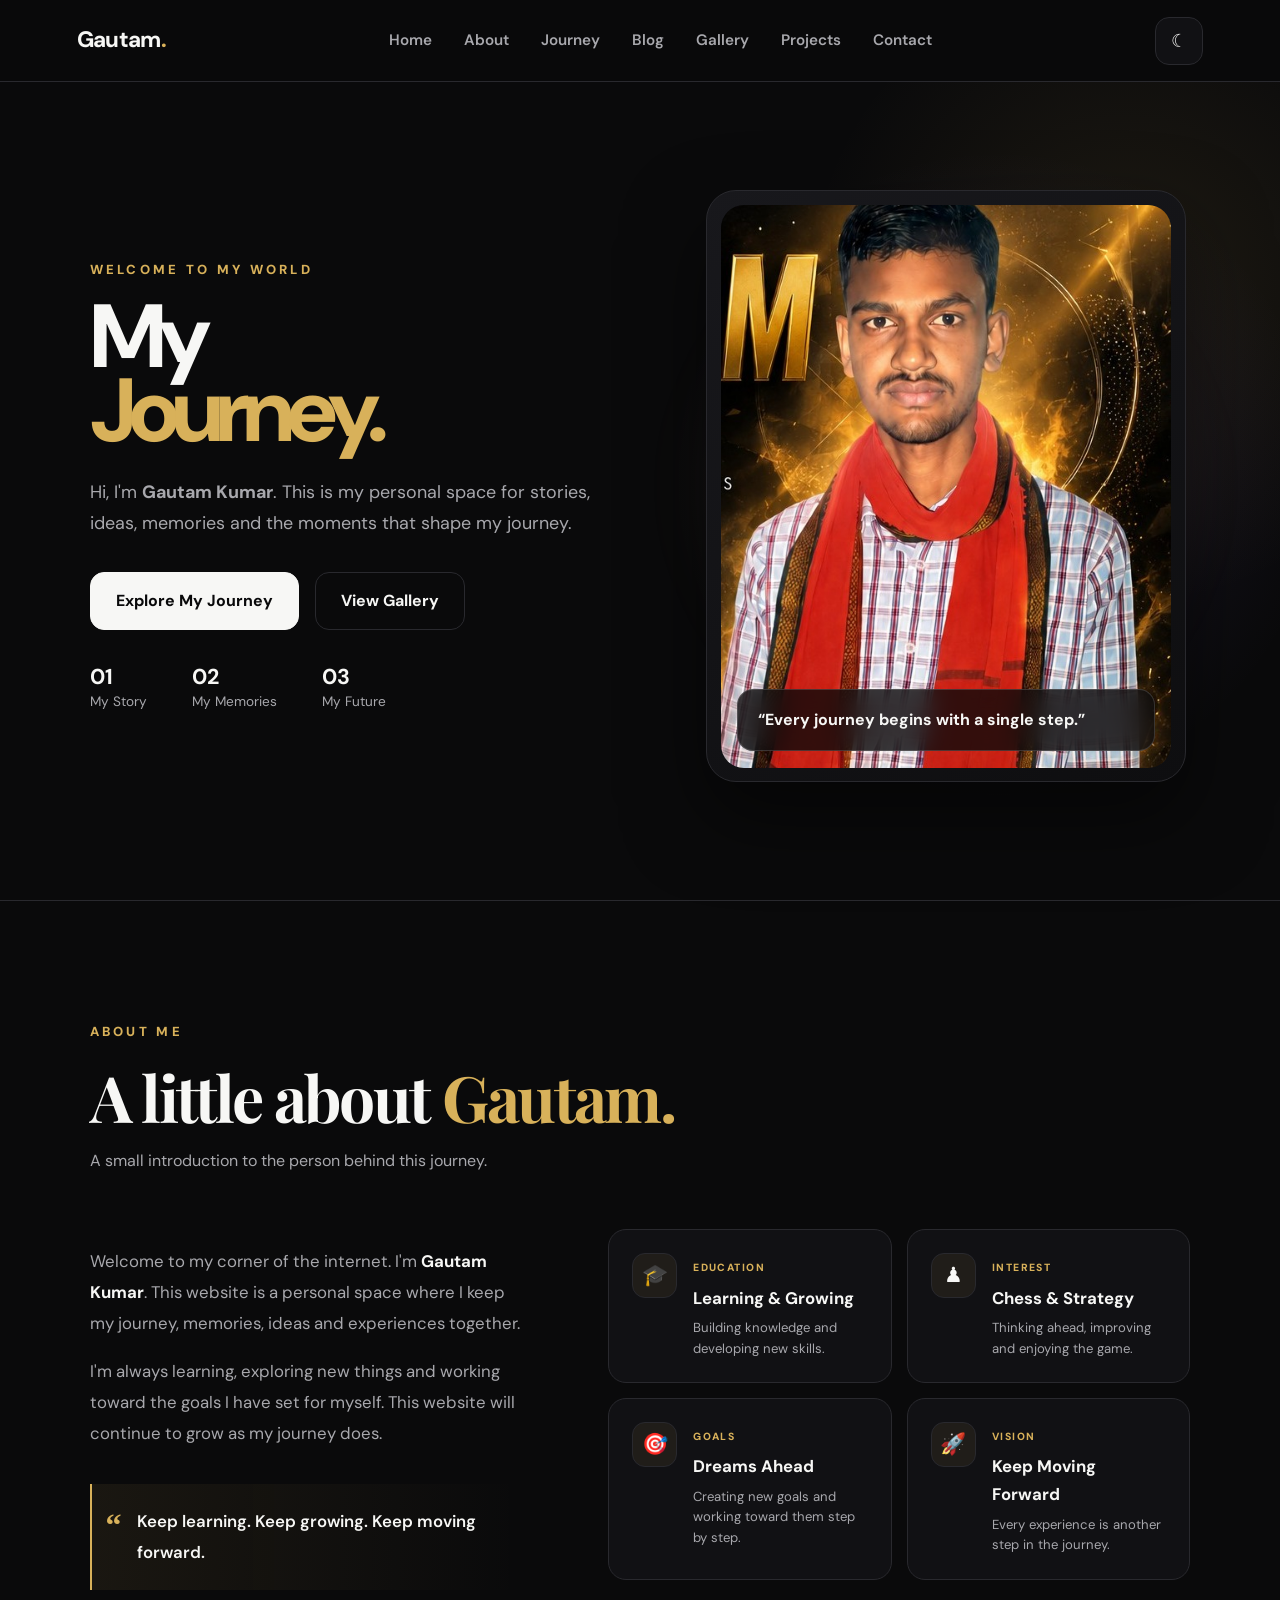
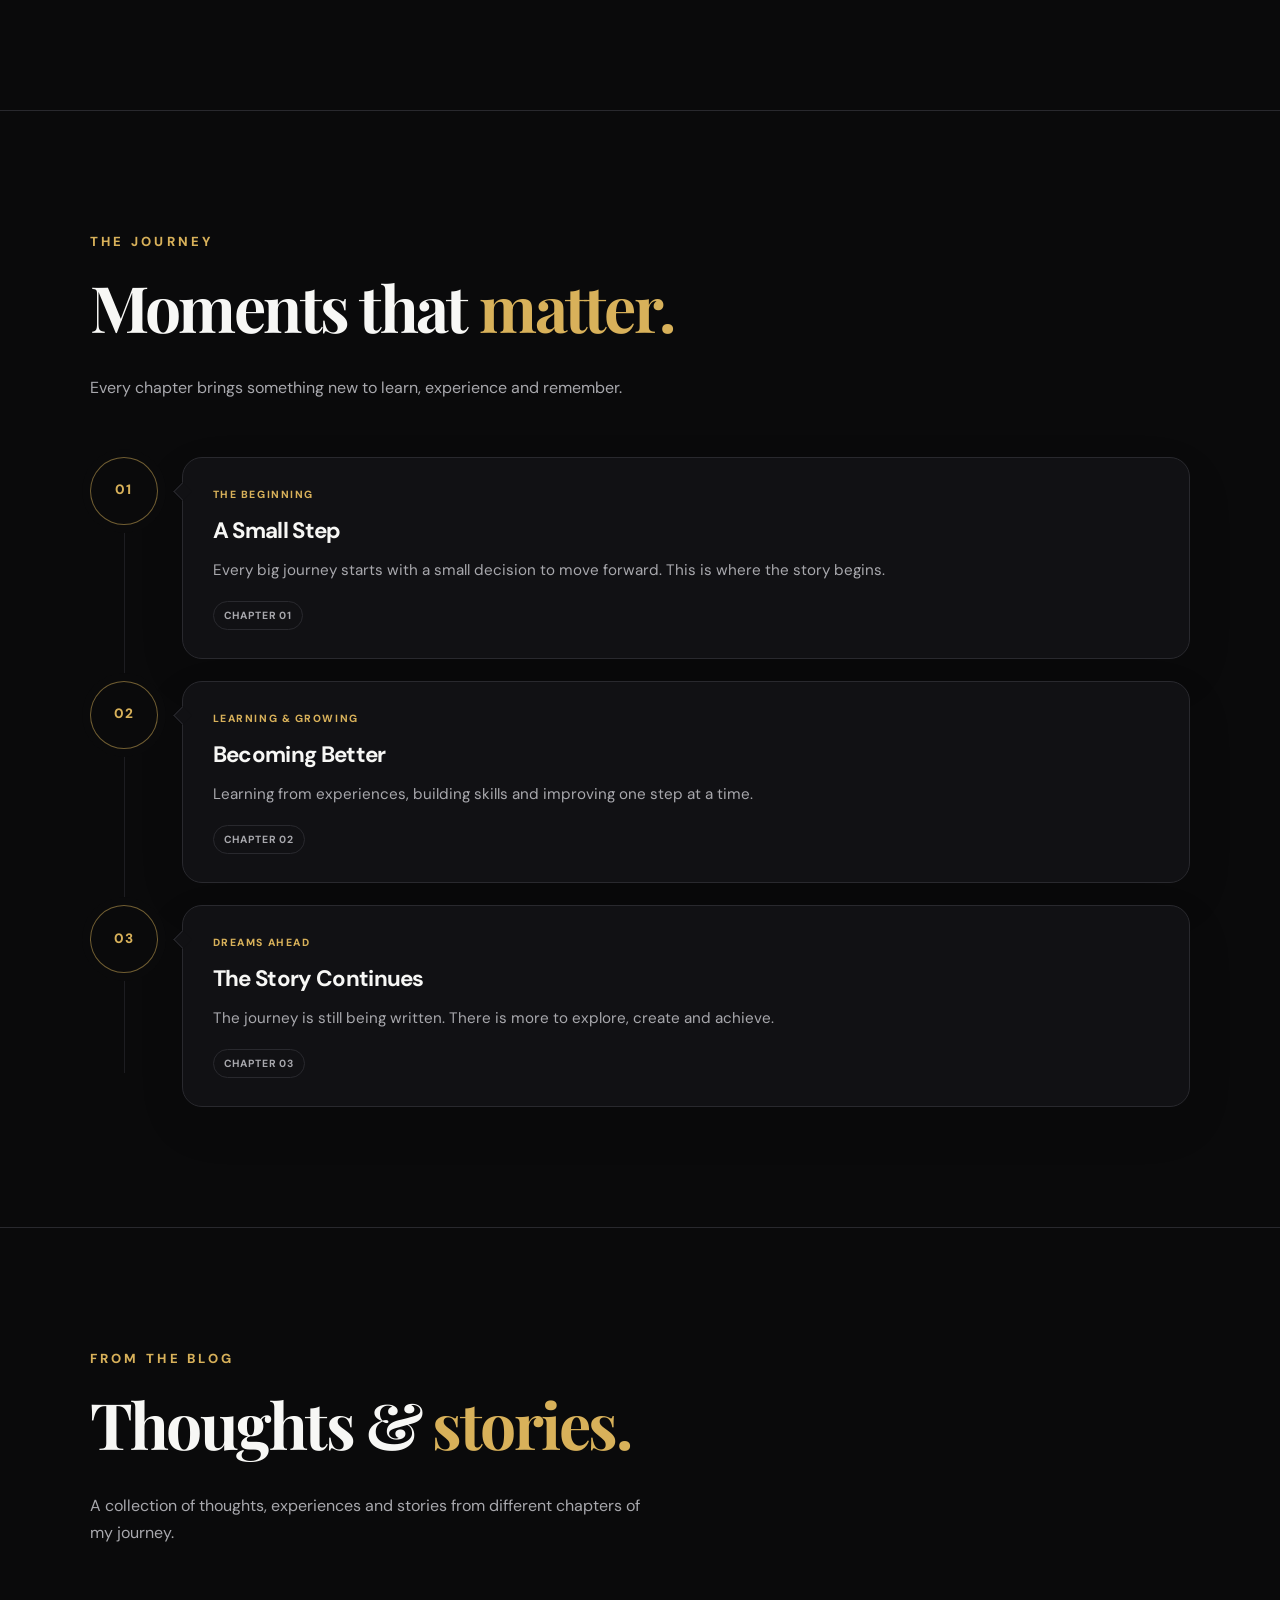
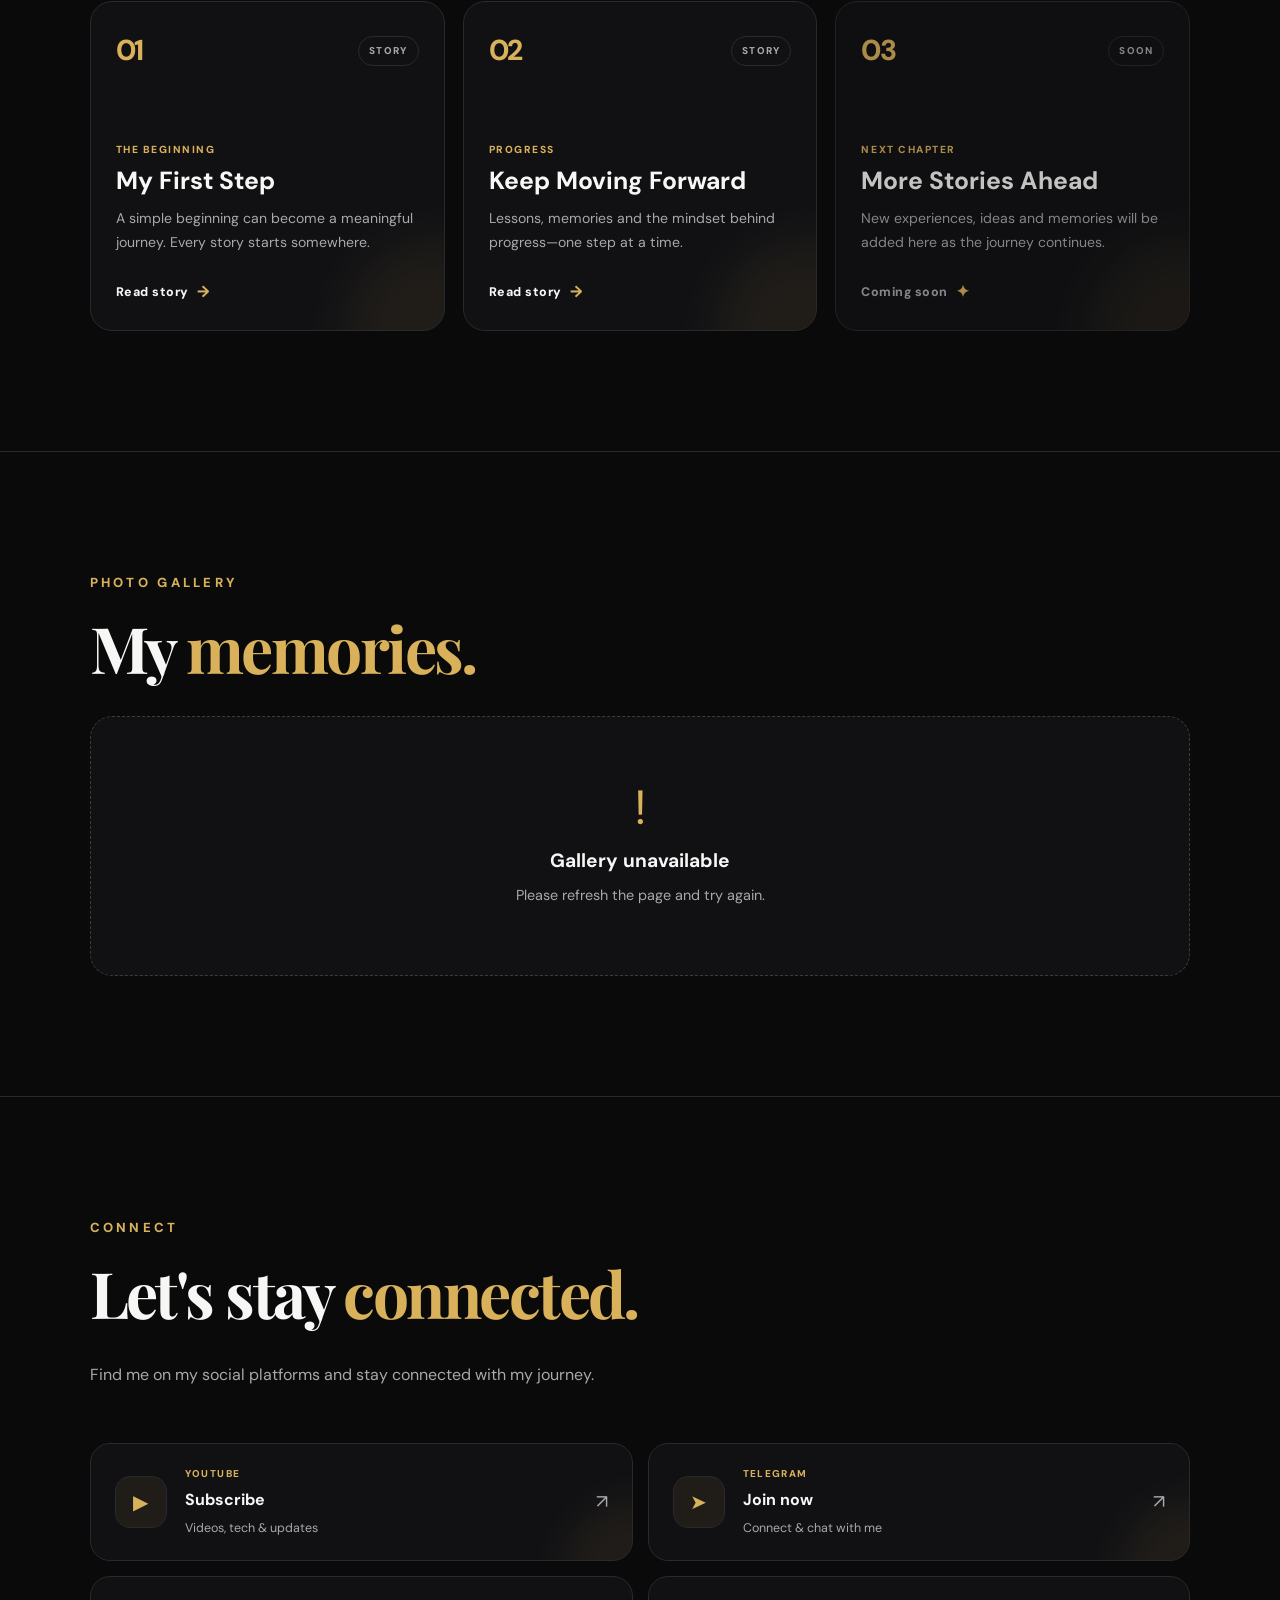
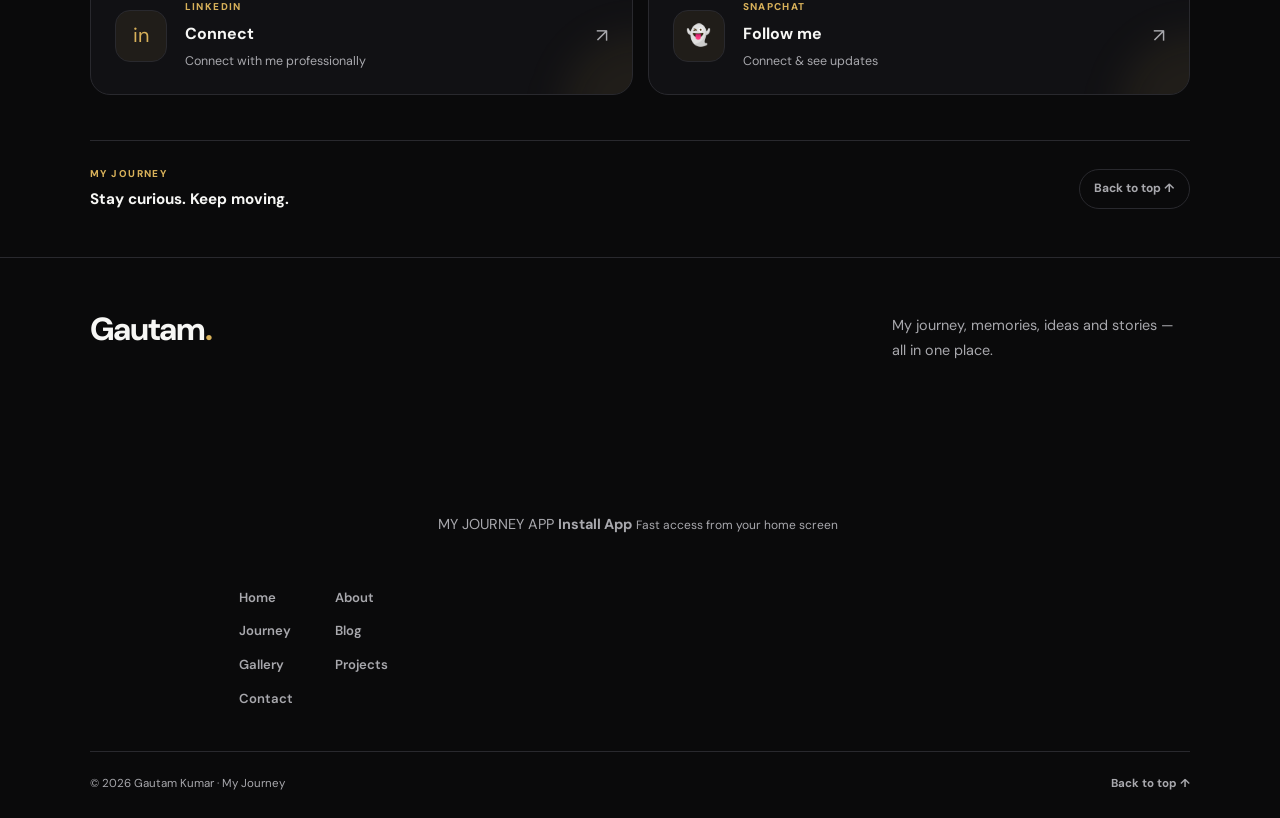
==== commit c690c91f: "Update index.html" ====
--- a/index.html
+++ b/index.html
@@ -439,7 +439,19 @@
     <a href="#home" class="footer-brand">
       Gautam<span>.</span>
     </a>
-
+<div class="pwa-install-box">
+  <img src="icon-192.png" alt="Gautam App" class="pwa-install-logo">
+
+  <div class="pwa-install-text">
+    <span>MY JOURNEY APP</span>
+    <strong>Install App</strong>
+    <small>Fast access from your home screen</small>
+  </div>
+
+  <button id="installAppBtn" class="pwa-install-btn" hidden>
+    Install →
+  </button>
+</div>
     <p>
       My journey, memories, ideas and stories —
       all in one place.
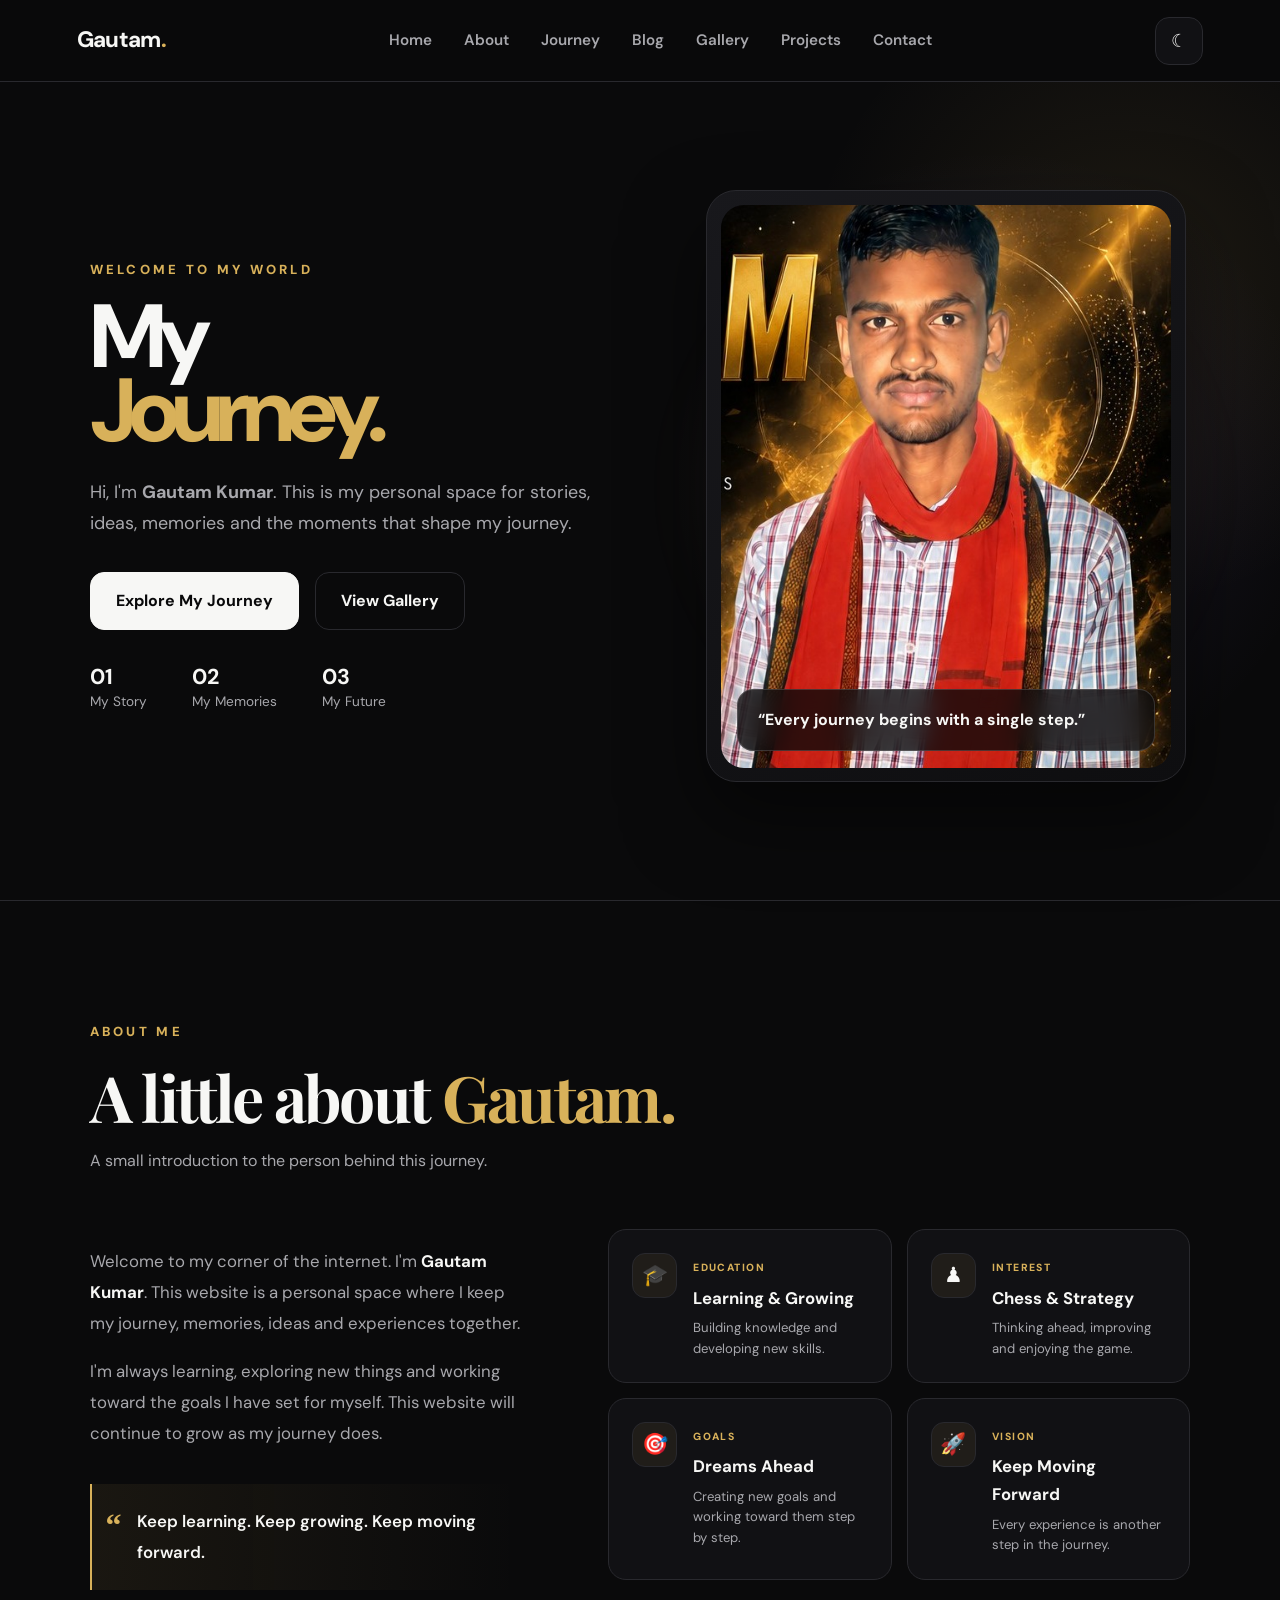
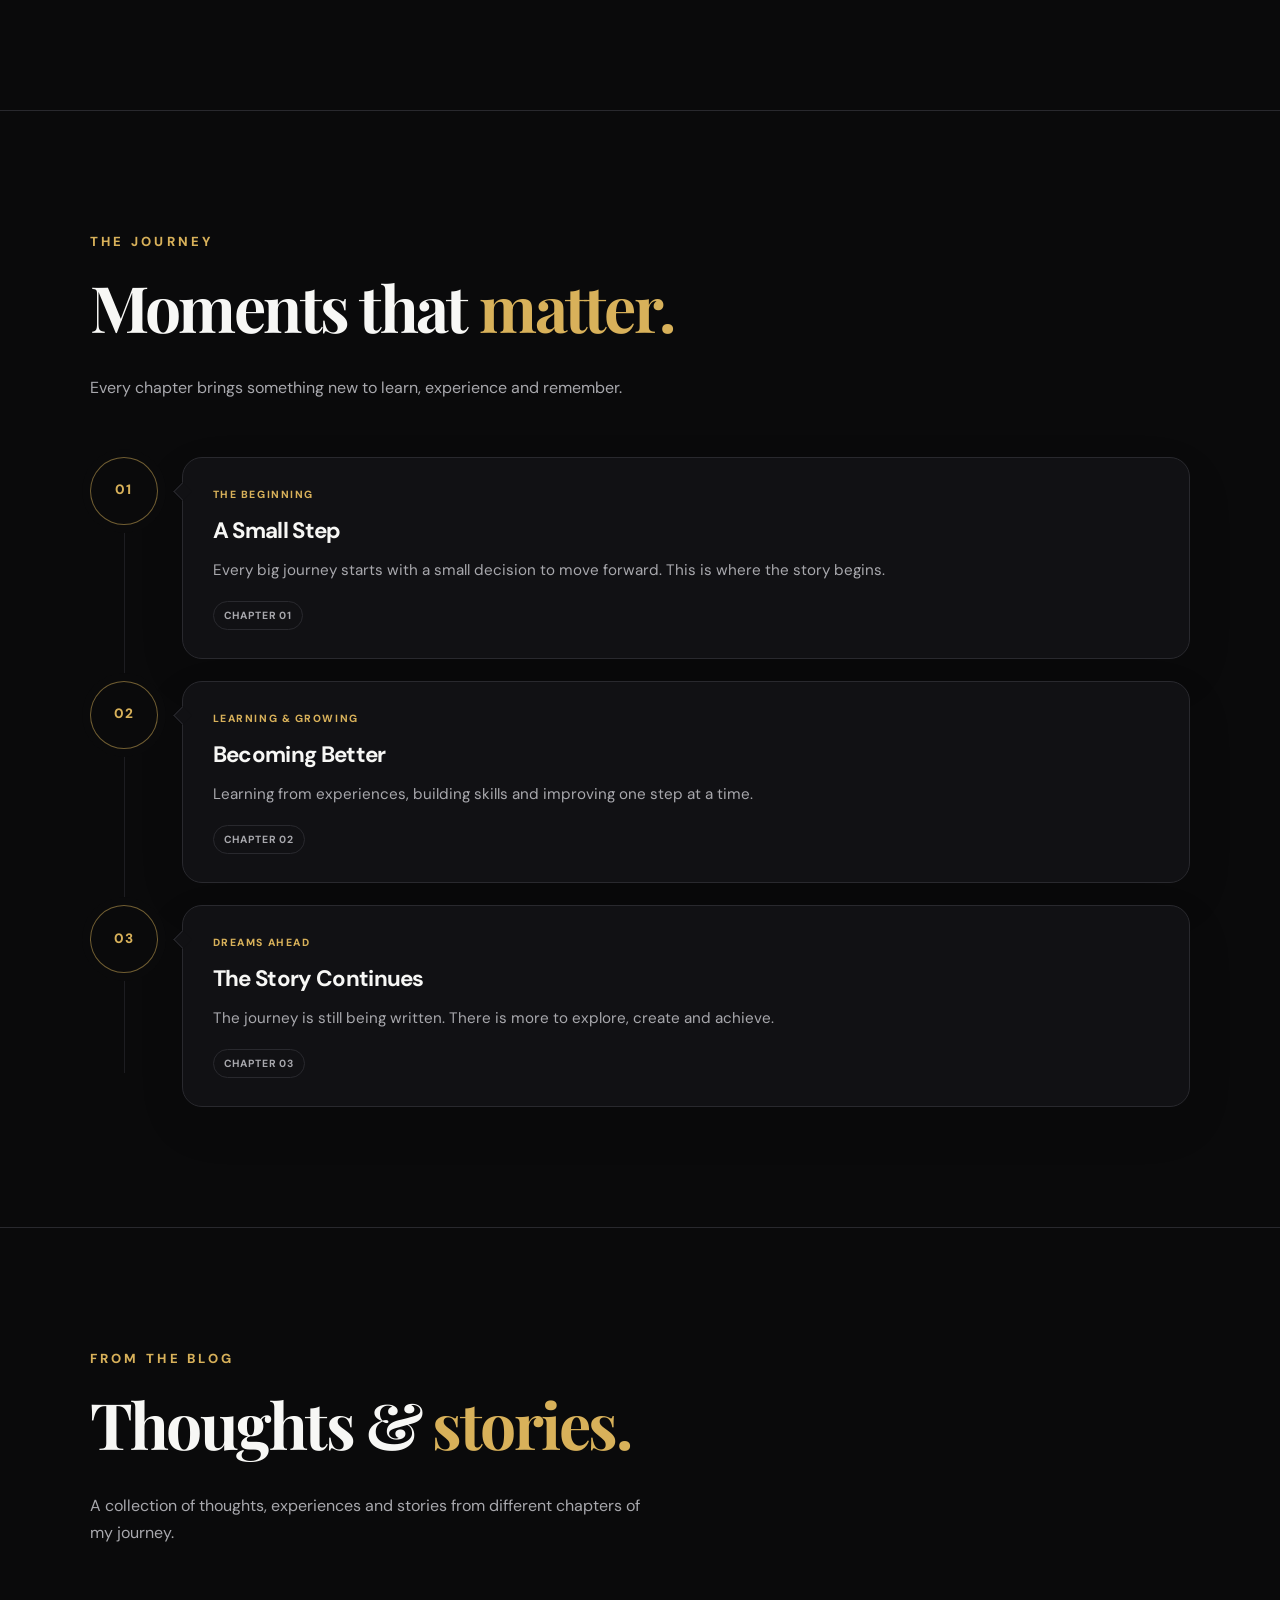
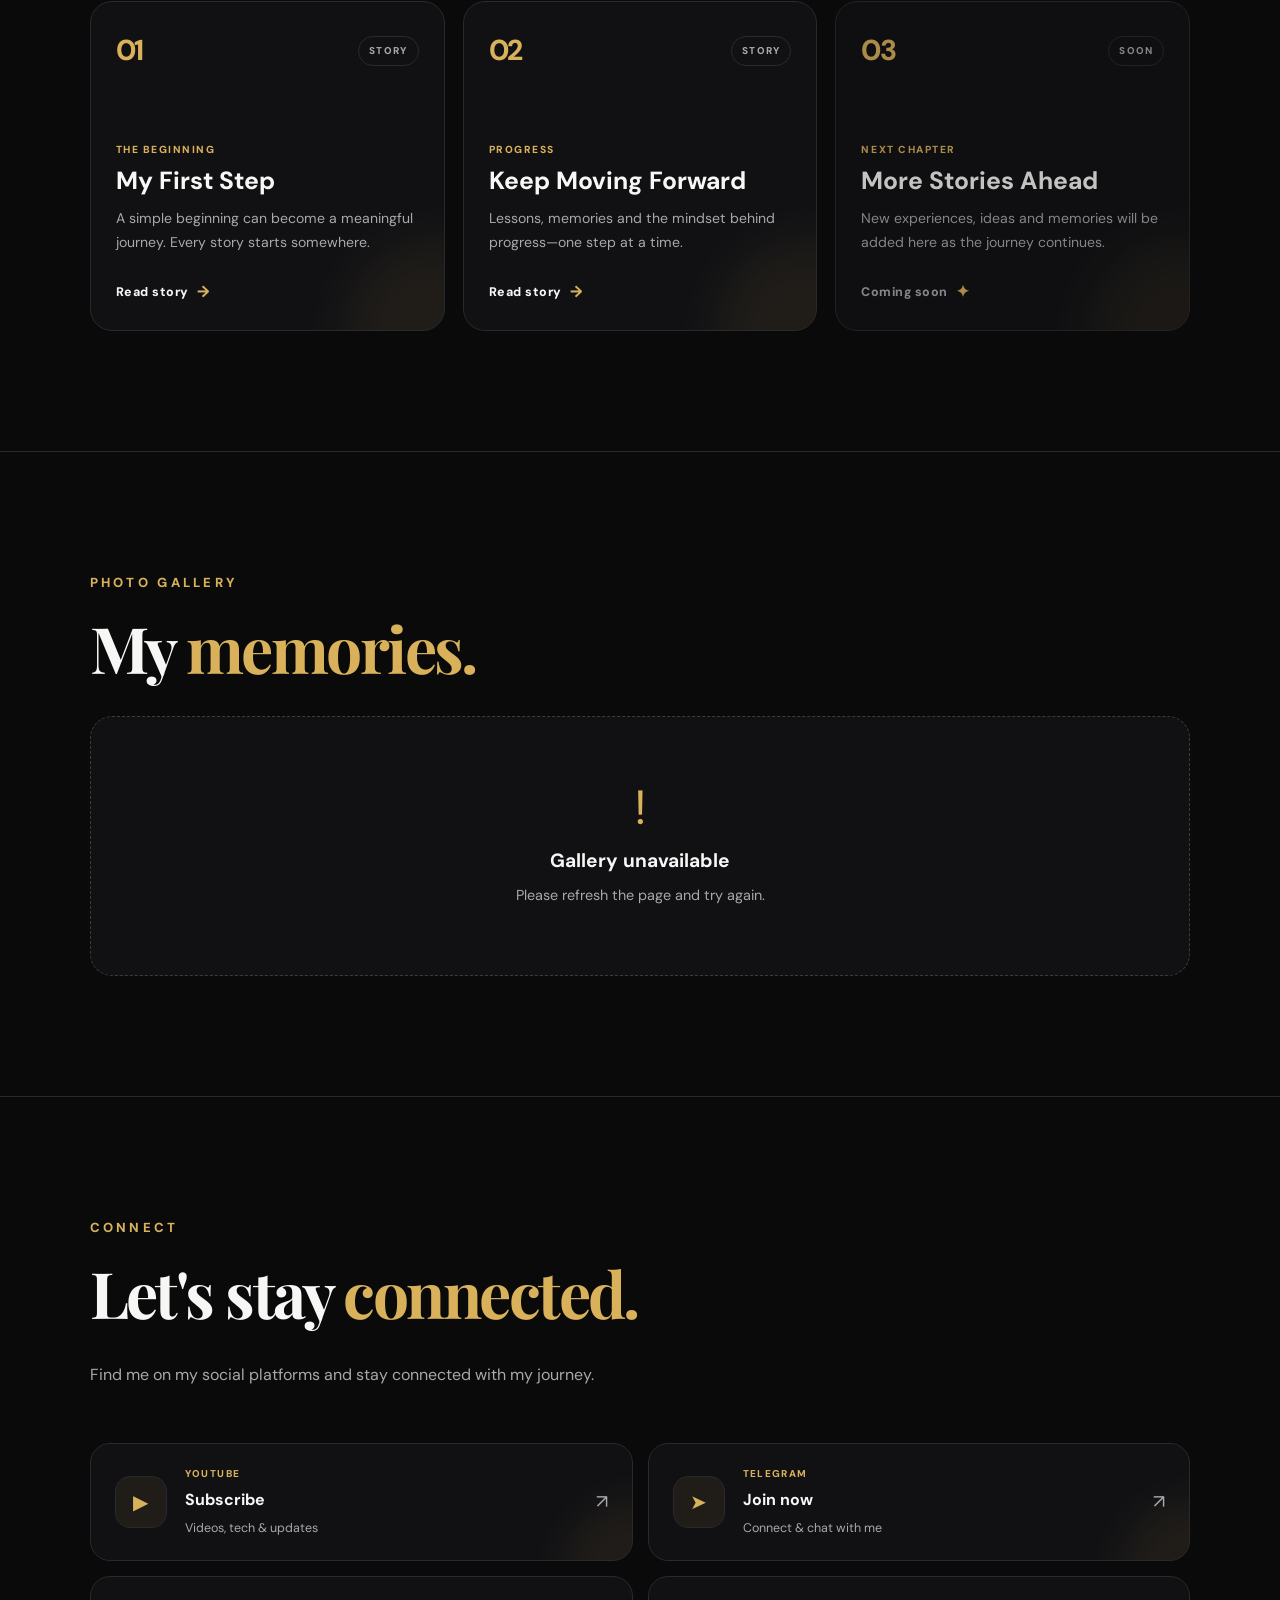
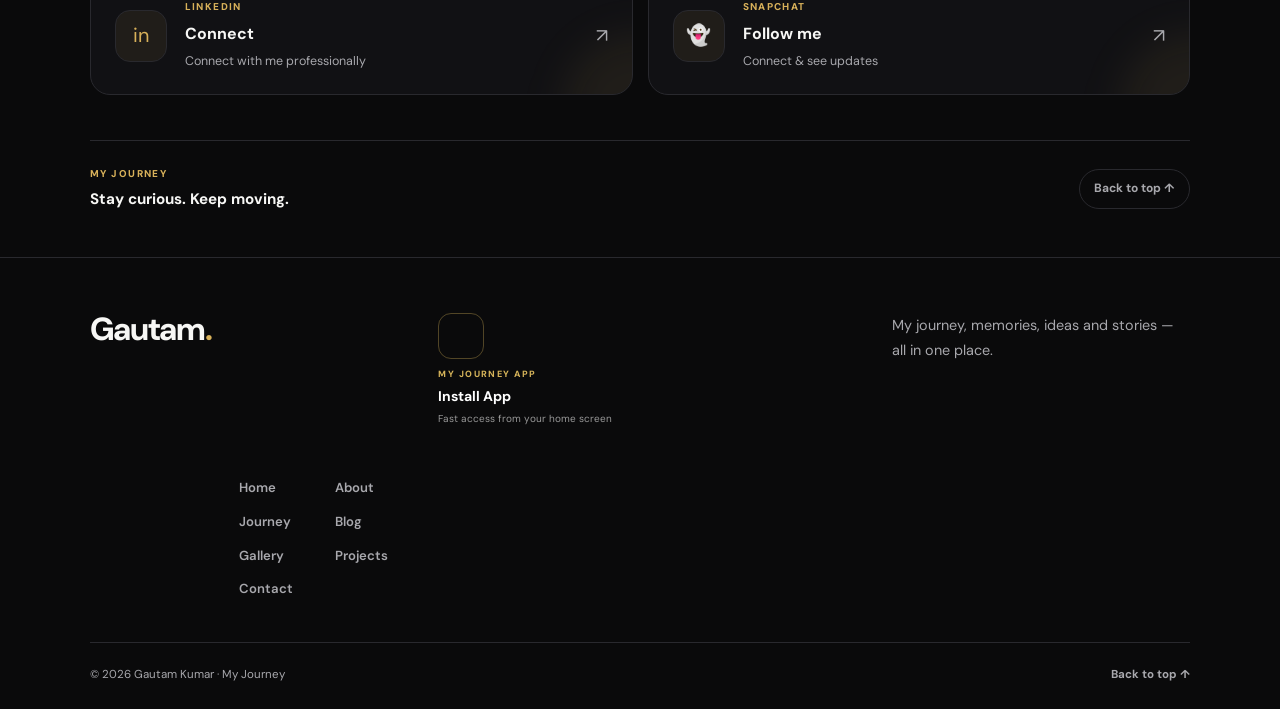
==== commit ef3f1016: "Implement app install prompt and button behavior Added functionality for handling the app installati" ====
--- a/index.html
+++ b/index.html
@@ -494,4 +494,33 @@
   });
 }
   </script>
+  <script>
+let deferredInstallPrompt=null;
+
+window.addEventListener("beforeinstallprompt",e=>{
+  e.preventDefault();
+  deferredInstallPrompt=e;
+
+  const btn=document.getElementById("installAppBtn");
+  if(btn) btn.hidden=false;
+});
+
+document.addEventListener("click",async e=>{
+  if(!e.target.matches("#installAppBtn")) return;
+
+  if(!deferredInstallPrompt) return;
+
+  deferredInstallPrompt.prompt();
+
+  await deferredInstallPrompt.userChoice;
+
+  deferredInstallPrompt=null;
+  e.target.hidden=true;
+});
+
+window.addEventListener("appinstalled",()=>{
+  const btn=document.getElementById("installAppBtn");
+  if(btn) btn.hidden=true;
+});
+  </script>
 </body></html>
--- a/style.css
+++ b/style.css
@@ -6243,3 +6243,83 @@
 
     }
 }
+.pwa-install-box{
+  display:flex;
+  align-items:center;
+  gap:14px;
+  margin-top:22px;
+  padding:14px 16px;
+  max-width:370px;
+  border:1px solid rgba(214,180,90,.25);
+  border-radius:18px;
+  background:linear-gradient(135deg,rgba(255,255,255,.06),rgba(214,180,90,.05));
+  box-shadow:0 15px 40px rgba(0,0,0,.2);
+}
+
+.pwa-install-logo{
+  width:46px;
+  height:46px;
+  border-radius:13px;
+  object-fit:cover;
+  border:1px solid rgba(214,180,90,.35);
+}
+
+.pwa-install-text{
+  flex:1;
+}
+
+.pwa-install-text span{
+  display:block;
+  color:#d6b45a;
+  font-size:9px;
+  font-weight:800;
+  letter-spacing:.16em;
+}
+
+.pwa-install-text strong{
+  display:block;
+  margin-top:3px;
+  color:#fff;
+  font-size:14px;
+}
+
+.pwa-install-text small{
+  display:block;
+  margin-top:3px;
+  color:#999;
+  font-size:10px;
+}
+
+.pwa-install-btn{
+  border:0;
+  padding:10px 15px;
+  border-radius:999px;
+  background:#fff;
+  color:#111;
+  font-size:11px;
+  font-weight:800;
+  cursor:pointer;
+  transition:.25s ease;
+}
+
+.pwa-install-btn:hover{
+  background:#d6b45a;
+  transform:translateY(-1px);
+}
+
+@media(max-width:560px){
+  .pwa-install-box{
+    max-width:100%;
+    padding:12px;
+  }
+
+  .pwa-install-logo{
+    width:42px;
+    height:42px;
+  }
+
+  .pwa-install-btn{
+    padding:9px 11px;
+    font-size:10px;
+  }
+}
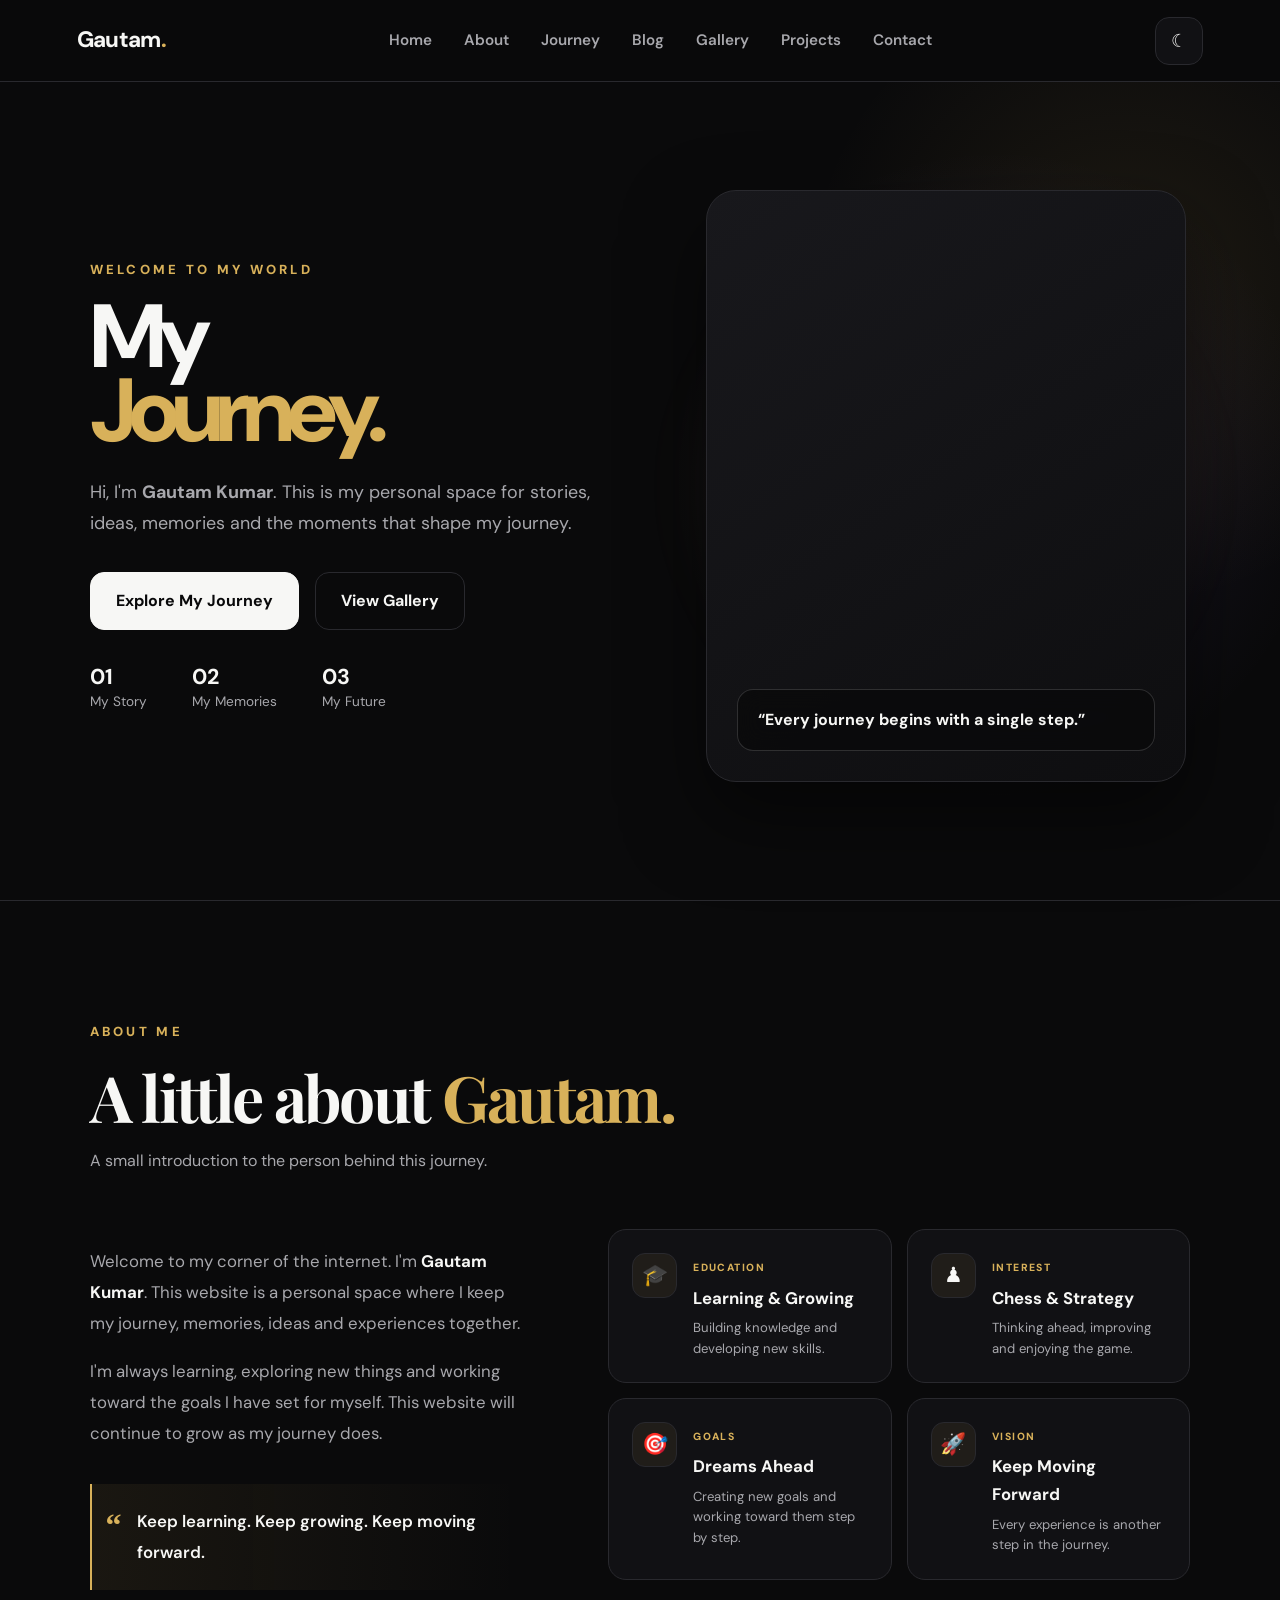
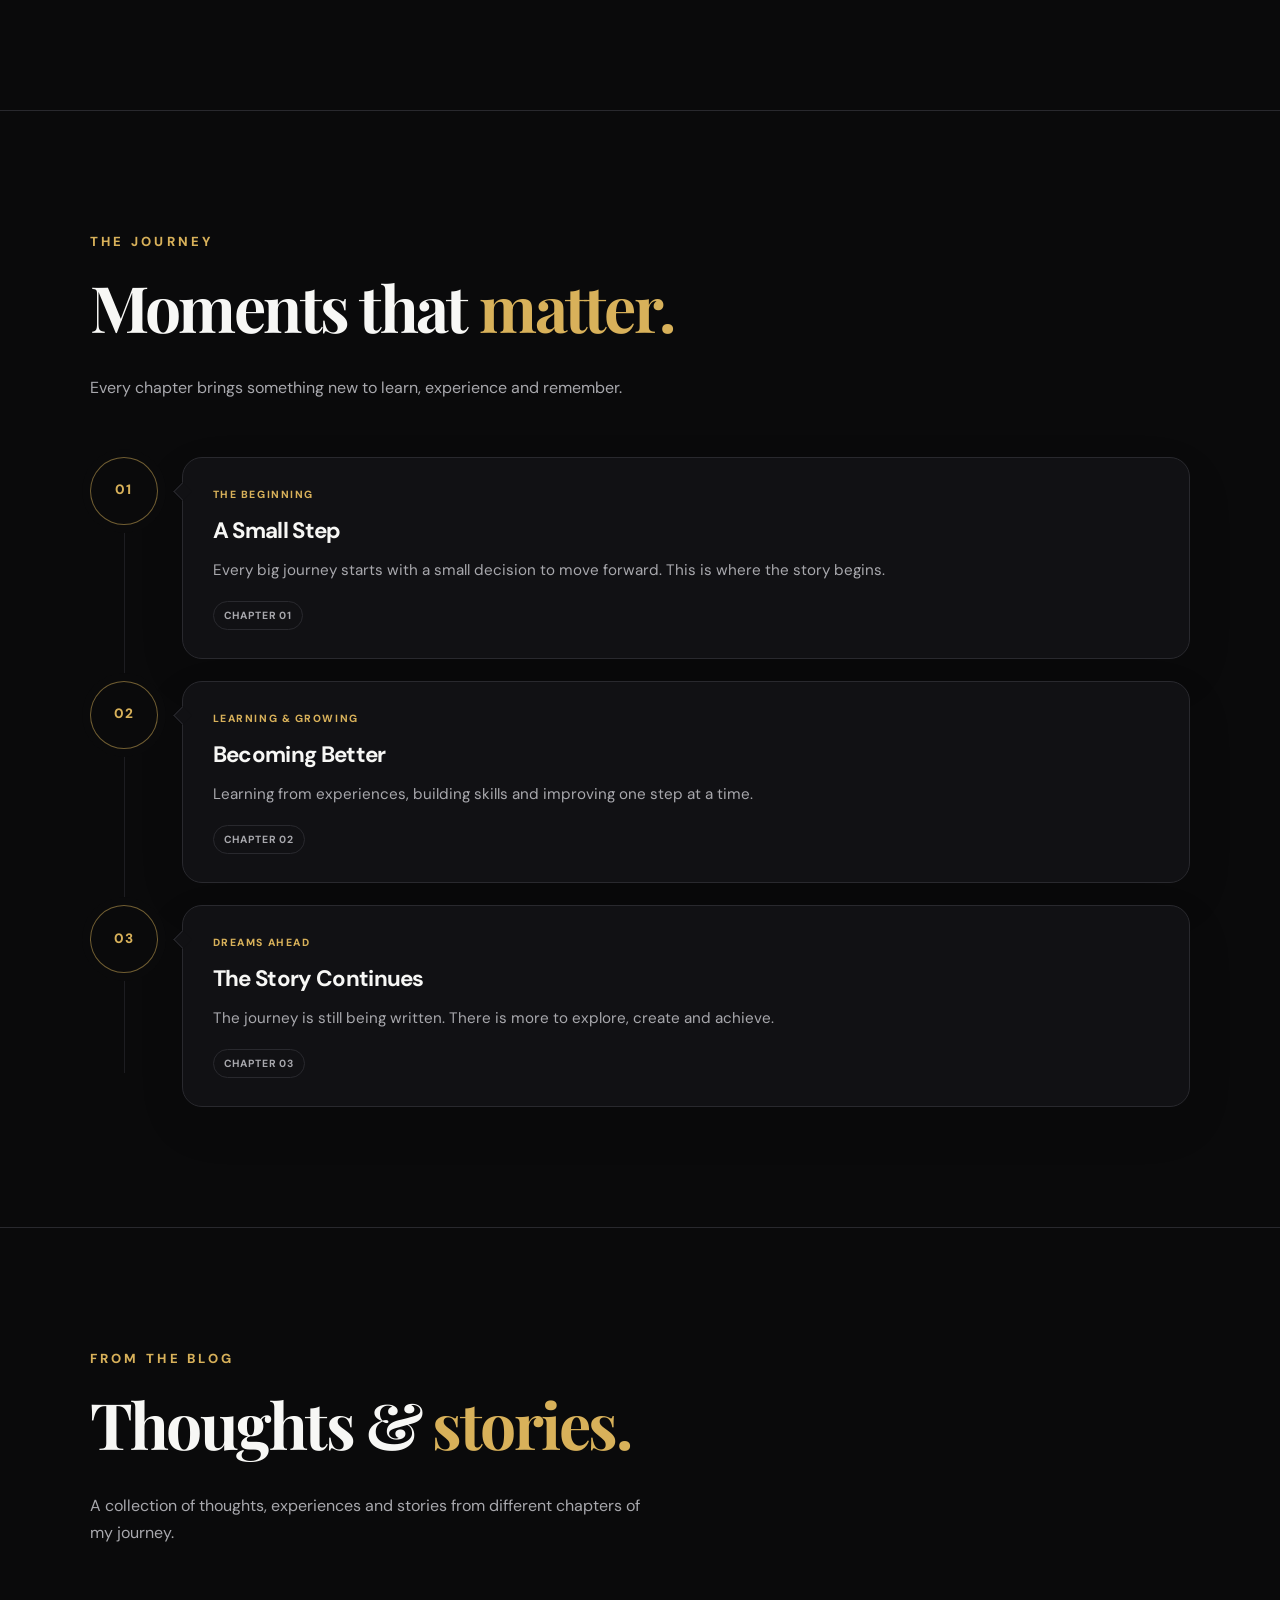
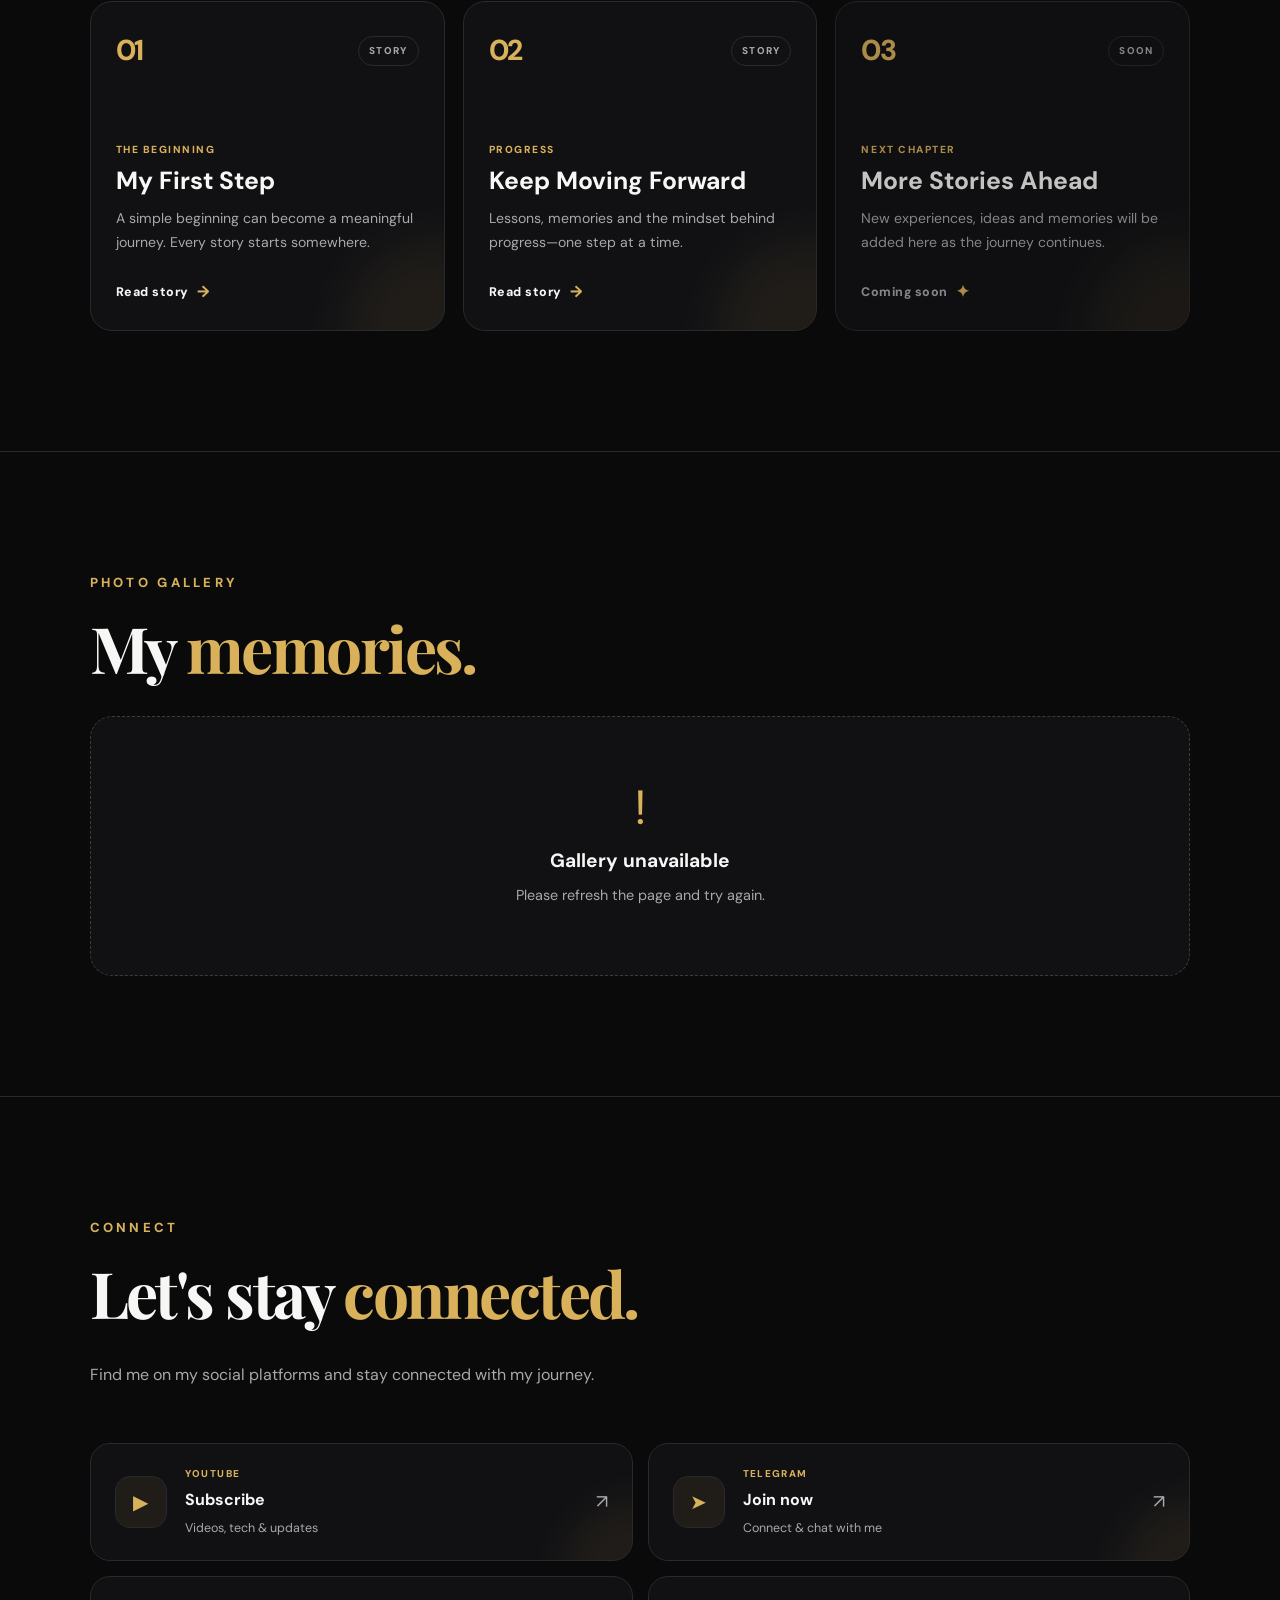
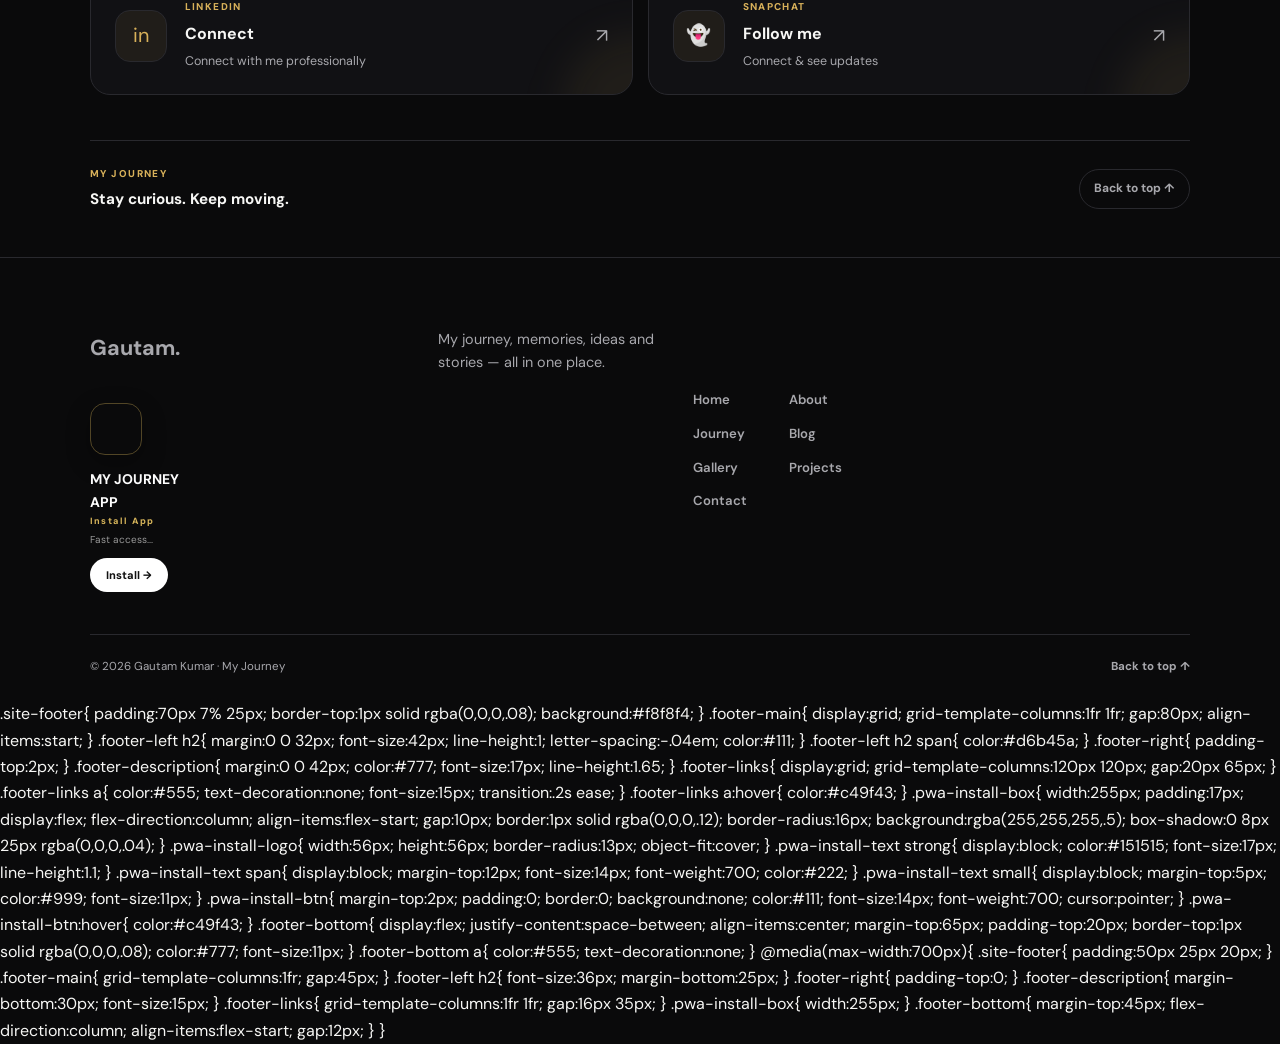
==== commit ea4edc0c: "Update index.html" ====
--- a/index.html
+++ b/index.html
@@ -432,56 +432,51 @@
 </section>
   
   </main>
-<footer class="site-footer">
-
+  <footer class="site-footer">
   <div class="footer-main">
 
-    <a href="#home" class="footer-brand">
-      Gautam<span>.</span>
-    </a>
-<div class="pwa-install-box">
-  <img src="icon-192.png" alt="Gautam App" class="pwa-install-logo">
-
-  <div class="pwa-install-text">
-    <span>MY JOURNEY APP</span>
-    <strong>Install App</strong>
-    <small>Fast access from your home screen</small>
-  </div>
-
-  <button id="installAppBtn" class="pwa-install-btn" hidden>
-    Install →
-  </button>
-</div>
-    <p>
-      My journey, memories, ideas and stories —
-      all in one place.
-    </p>
-
-    <div class="footer-links">
-      <a href="#home">Home</a>
-      <a href="#about">About</a>
-      <a href="#journey">Journey</a>
-      <a href="#blog">Blog</a>
-      <a href="#gallery">Gallery</a>
-      <a href="projects.html" class="nav-link">Projects</a>
-      <a href="#contact">Contact</a>
+    <div class="footer-left">
+      <h2>Gautam<span>.</span></h2>
+
+      <div class="pwa-install-box">
+        <img src="icon-192.png" class="pwa-install-logo" alt="My Journey App">
+
+        <div class="pwa-install-text">
+          <strong>MY JOURNEY<br>APP</strong>
+          <span>Install App</span>
+          <small>Fast access...</small>
+        </div>
+
+        <button class="pwa-install-btn" id="installBtn">
+          Install →
+        </button>
+      </div>
     </div>
 
+    <div class="footer-right">
+      <p class="footer-description">
+        My journey, memories, ideas and<br>
+        stories — all in one place.
+      </p>
+
+      <div class="footer-links">
+        <a href="index.html">Home</a>
+        <a href="about.html">About</a>
+        <a href="journey.html">Journey</a>
+        <a href="blog.html">Blog</a>
+        <a href="gallery/">Gallery</a>
+        <a href="projects.html">Projects</a>
+        <a href="contact.html">Contact</a>
+      </div>
+    </div>
+
   </div>
 
   <div class="footer-bottom">
-
-    <span>
-      © 2026 Gautam Kumar · My Journey
-    </span>
-
-    <a href="#home">
-      Back to top ↑
-    </a>
-
-  </div>
-
-</footer>
+    <span>© 2026 Gautam Kumar · My Journey</span>
+    <a href="#">Back to top ↑</a>
+  </div>
+  </footer>
   <script src="script.js?v=2"></script>
   <script>
 if ("serviceWorker" in navigator) {
@@ -523,4 +518,170 @@
   if(btn) btn.hidden=true;
 });
   </script>
+  .site-footer{
+  padding:70px 7% 25px;
+  border-top:1px solid rgba(0,0,0,.08);
+  background:#f8f8f4;
+}
+
+.footer-main{
+  display:grid;
+  grid-template-columns:1fr 1fr;
+  gap:80px;
+  align-items:start;
+}
+
+.footer-left h2{
+  margin:0 0 32px;
+  font-size:42px;
+  line-height:1;
+  letter-spacing:-.04em;
+  color:#111;
+}
+
+.footer-left h2 span{
+  color:#d6b45a;
+}
+
+.footer-right{
+  padding-top:2px;
+}
+
+.footer-description{
+  margin:0 0 42px;
+  color:#777;
+  font-size:17px;
+  line-height:1.65;
+}
+
+.footer-links{
+  display:grid;
+  grid-template-columns:120px 120px;
+  gap:20px 65px;
+}
+
+.footer-links a{
+  color:#555;
+  text-decoration:none;
+  font-size:15px;
+  transition:.2s ease;
+}
+
+.footer-links a:hover{
+  color:#c49f43;
+}
+
+.pwa-install-box{
+  width:255px;
+  padding:17px;
+  display:flex;
+  flex-direction:column;
+  align-items:flex-start;
+  gap:10px;
+  border:1px solid rgba(0,0,0,.12);
+  border-radius:16px;
+  background:rgba(255,255,255,.5);
+  box-shadow:0 8px 25px rgba(0,0,0,.04);
+}
+
+.pwa-install-logo{
+  width:56px;
+  height:56px;
+  border-radius:13px;
+  object-fit:cover;
+}
+
+.pwa-install-text strong{
+  display:block;
+  color:#151515;
+  font-size:17px;
+  line-height:1.1;
+}
+
+.pwa-install-text span{
+  display:block;
+  margin-top:12px;
+  font-size:14px;
+  font-weight:700;
+  color:#222;
+}
+
+.pwa-install-text small{
+  display:block;
+  margin-top:5px;
+  color:#999;
+  font-size:11px;
+}
+
+.pwa-install-btn{
+  margin-top:2px;
+  padding:0;
+  border:0;
+  background:none;
+  color:#111;
+  font-size:14px;
+  font-weight:700;
+  cursor:pointer;
+}
+
+.pwa-install-btn:hover{
+  color:#c49f43;
+}
+
+.footer-bottom{
+  display:flex;
+  justify-content:space-between;
+  align-items:center;
+  margin-top:65px;
+  padding-top:20px;
+  border-top:1px solid rgba(0,0,0,.08);
+  color:#777;
+  font-size:11px;
+}
+
+.footer-bottom a{
+  color:#555;
+  text-decoration:none;
+}
+
+@media(max-width:700px){
+  .site-footer{
+    padding:50px 25px 20px;
+  }
+
+  .footer-main{
+    grid-template-columns:1fr;
+    gap:45px;
+  }
+
+  .footer-left h2{
+    font-size:36px;
+    margin-bottom:25px;
+  }
+
+  .footer-right{
+    padding-top:0;
+  }
+
+  .footer-description{
+    margin-bottom:30px;
+    font-size:15px;
+  }
+
+  .footer-links{
+    grid-template-columns:1fr 1fr;
+    gap:16px 35px;
+  }
+
+  .pwa-install-box{
+    width:255px;
+  }
+
+  .footer-bottom{
+    margin-top:45px;
+    flex-direction:column;
+    align-items:flex-start;
+    gap:12px;
+  }
+}
 </body></html>
--- a/style.css
+++ b/style.css
@@ -6323,3 +6323,94 @@
     font-size:10px;
   }
 }
+/* Premium PWA footer placement */
+
+.footer-main{
+  align-items:flex-start;
+}
+
+.footer-main > div:first-child{
+  display:flex;
+  flex-direction:column;
+  align-items:flex-start;
+}
+
+.footer-main .pwa-install-box{
+  display:flex;
+  flex-direction:column;
+  align-items:flex-start;
+  gap:10px;
+  width:100%;
+  max-width:260px;
+  margin-top:18px;
+  padding:0;
+  border:0;
+  background:none;
+  box-shadow:none;
+}
+
+.footer-main .pwa-install-logo{
+  width:52px;
+  height:52px;
+  border-radius:15px;
+  object-fit:cover;
+  border:1px solid rgba(214,180,90,.35);
+  box-shadow:0 8px 25px rgba(0,0,0,.3);
+}
+
+.footer-main .pwa-install-text{
+  width:100%;
+}
+
+.footer-main .pwa-install-text span{
+  display:block;
+  color:#d6b45a;
+  font-size:9px;
+  font-weight:800;
+  letter-spacing:.16em;
+}
+
+.footer-main .pwa-install-text strong{
+  display:block;
+  margin-top:3px;
+  color:#fff;
+  font-size:14px;
+}
+
+.footer-main .pwa-install-text small{
+  display:block;
+  margin-top:3px;
+  color:#999;
+  font-size:10px;
+}
+
+.footer-main .pwa-install-btn{
+  display:inline-flex;
+  align-items:center;
+  justify-content:center;
+  padding:10px 16px;
+  border:0;
+  border-radius:999px;
+  background:#fff;
+  color:#111;
+  font-size:11px;
+  font-weight:800;
+  cursor:pointer;
+  transition:.25s ease;
+}
+
+.footer-main .pwa-install-btn:hover{
+  background:#d6b45a;
+  transform:translateY(-2px);
+}
+
+@media(max-width:700px){
+  .footer-main{
+    display:flex;
+    flex-direction:column;
+  }
+
+  .footer-main .pwa-install-box{
+    max-width:100%;
+  }
+}
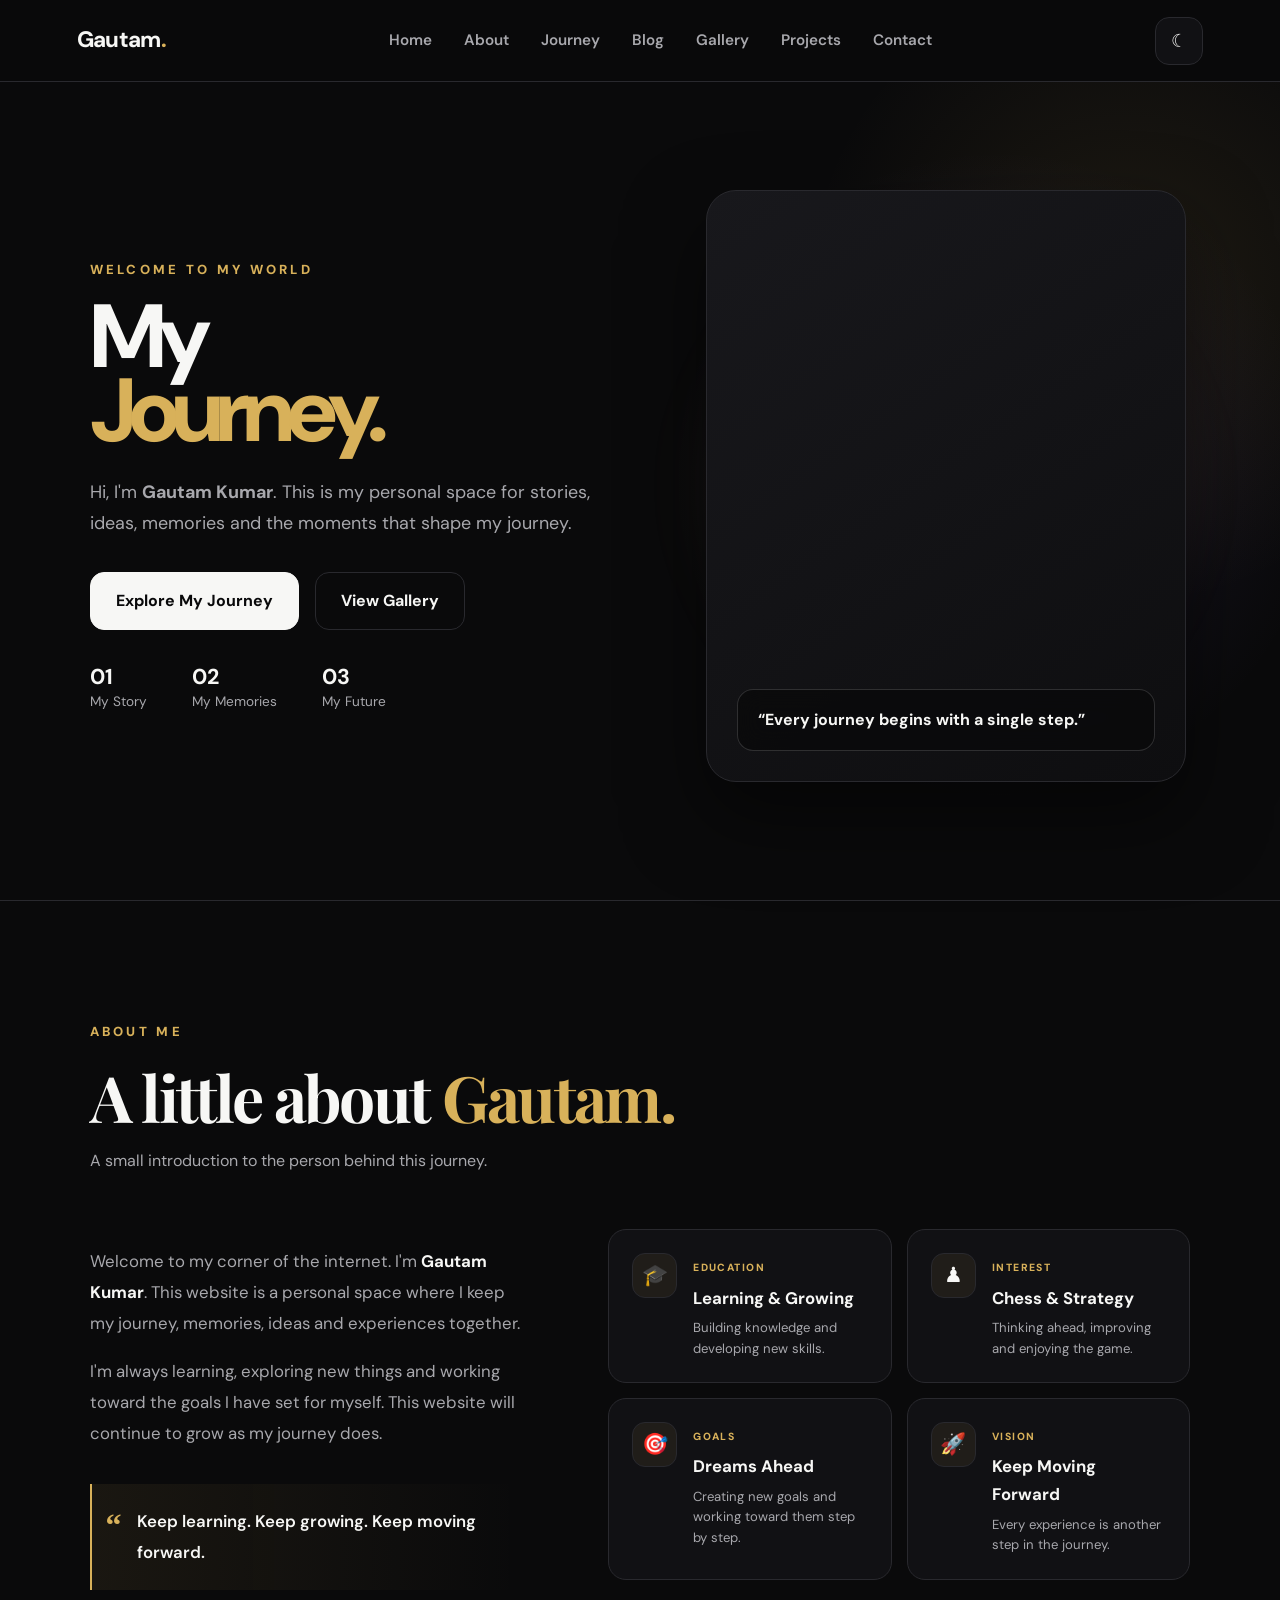
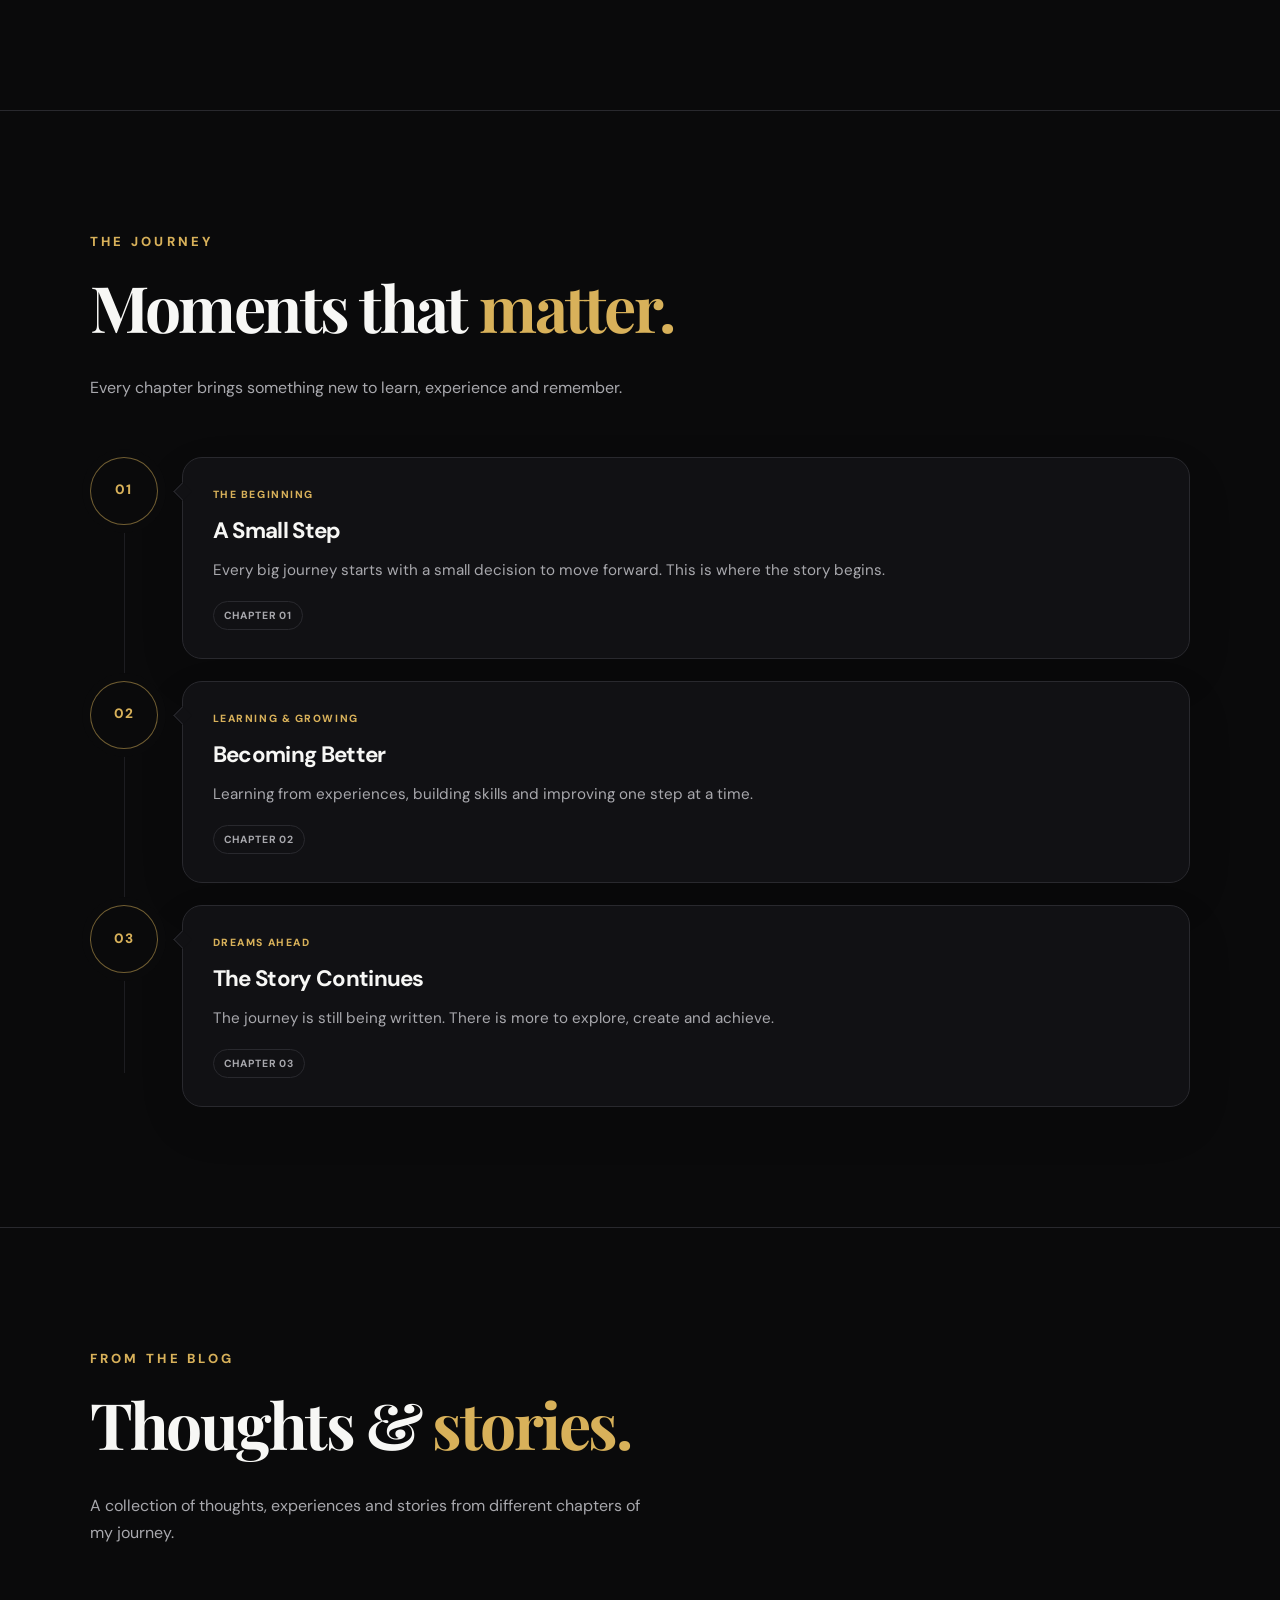
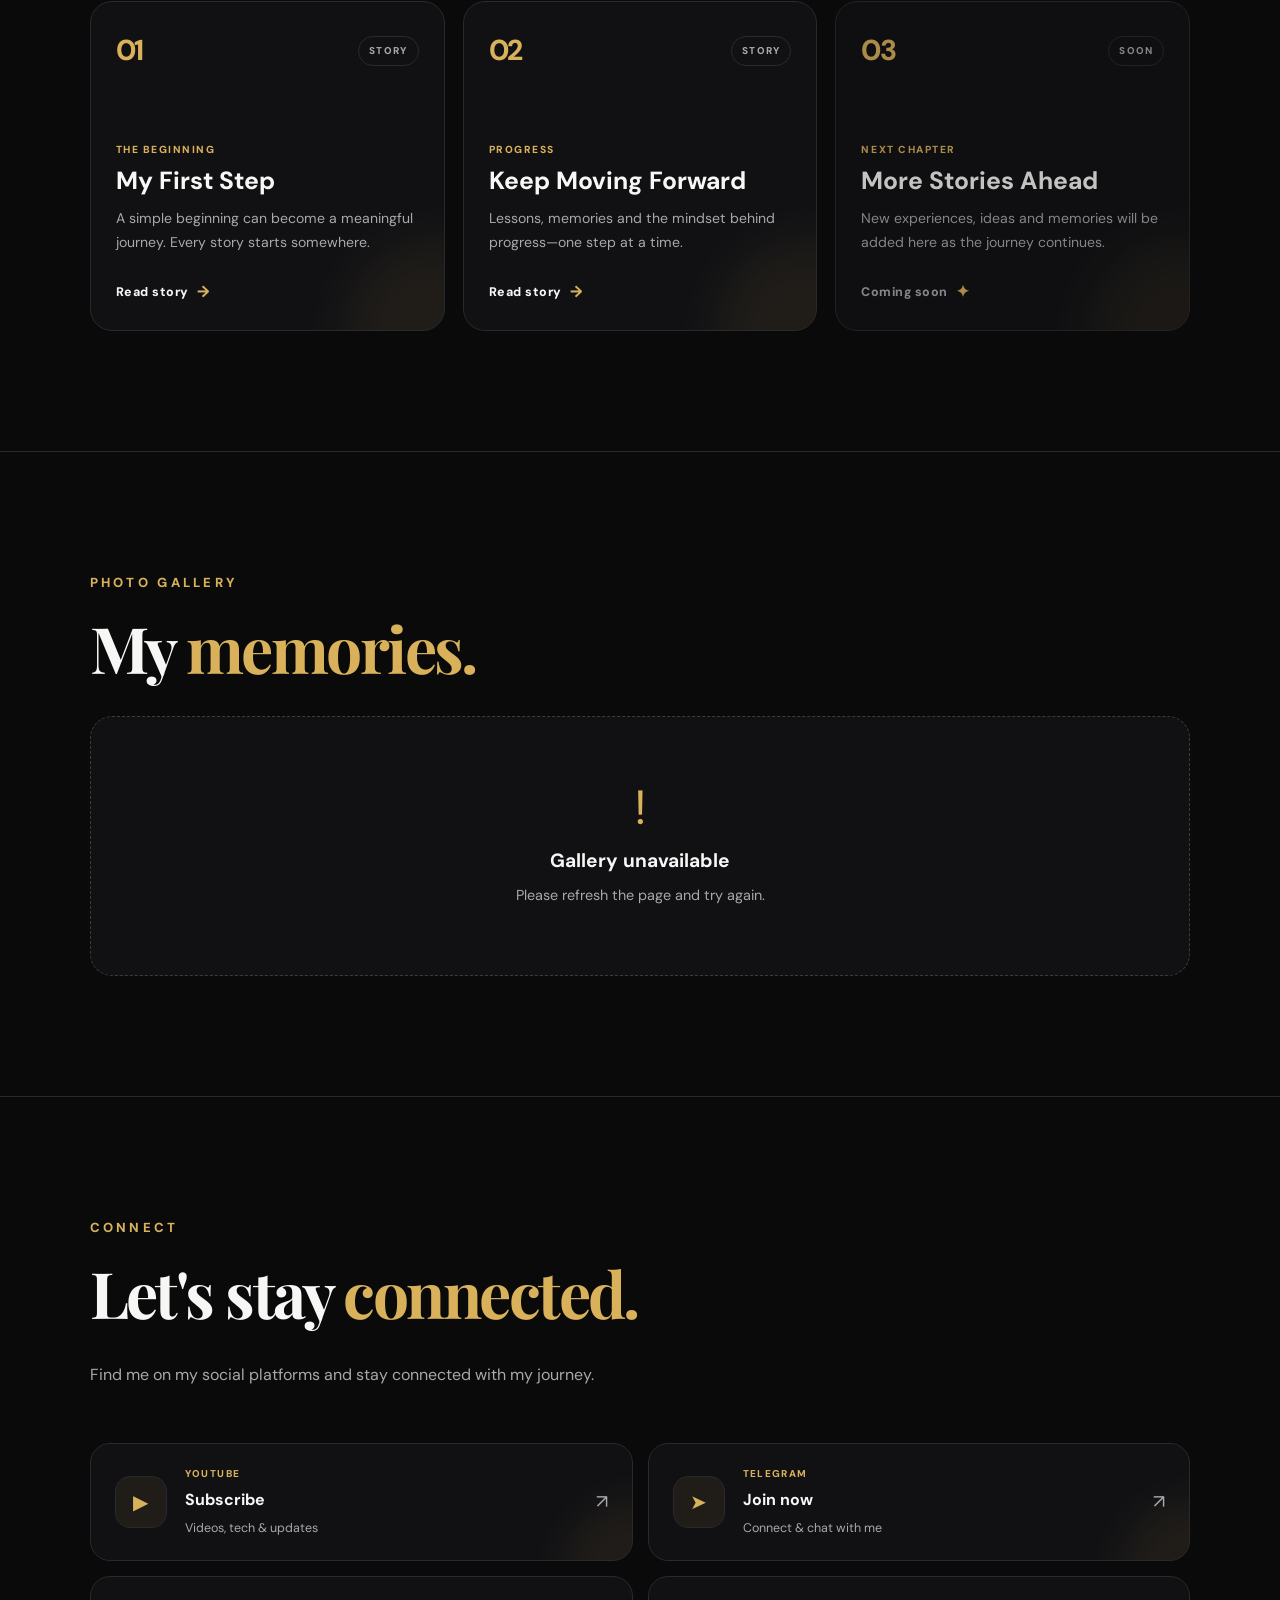
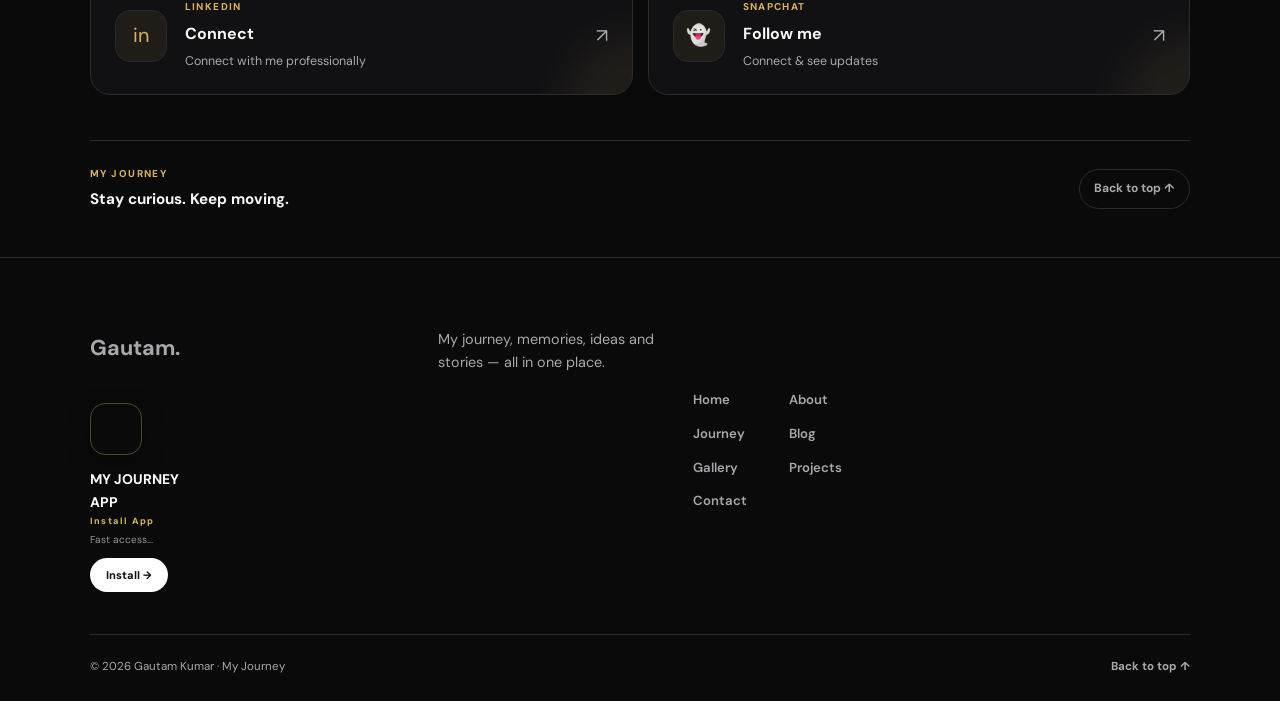
==== commit 81a3337b: "Update index.html" ====
--- a/index.html
+++ b/index.html
@@ -518,170 +518,4 @@
   if(btn) btn.hidden=true;
 });
   </script>
-  .site-footer{
-  padding:70px 7% 25px;
-  border-top:1px solid rgba(0,0,0,.08);
-  background:#f8f8f4;
-}
-
-.footer-main{
-  display:grid;
-  grid-template-columns:1fr 1fr;
-  gap:80px;
-  align-items:start;
-}
-
-.footer-left h2{
-  margin:0 0 32px;
-  font-size:42px;
-  line-height:1;
-  letter-spacing:-.04em;
-  color:#111;
-}
-
-.footer-left h2 span{
-  color:#d6b45a;
-}
-
-.footer-right{
-  padding-top:2px;
-}
-
-.footer-description{
-  margin:0 0 42px;
-  color:#777;
-  font-size:17px;
-  line-height:1.65;
-}
-
-.footer-links{
-  display:grid;
-  grid-template-columns:120px 120px;
-  gap:20px 65px;
-}
-
-.footer-links a{
-  color:#555;
-  text-decoration:none;
-  font-size:15px;
-  transition:.2s ease;
-}
-
-.footer-links a:hover{
-  color:#c49f43;
-}
-
-.pwa-install-box{
-  width:255px;
-  padding:17px;
-  display:flex;
-  flex-direction:column;
-  align-items:flex-start;
-  gap:10px;
-  border:1px solid rgba(0,0,0,.12);
-  border-radius:16px;
-  background:rgba(255,255,255,.5);
-  box-shadow:0 8px 25px rgba(0,0,0,.04);
-}
-
-.pwa-install-logo{
-  width:56px;
-  height:56px;
-  border-radius:13px;
-  object-fit:cover;
-}
-
-.pwa-install-text strong{
-  display:block;
-  color:#151515;
-  font-size:17px;
-  line-height:1.1;
-}
-
-.pwa-install-text span{
-  display:block;
-  margin-top:12px;
-  font-size:14px;
-  font-weight:700;
-  color:#222;
-}
-
-.pwa-install-text small{
-  display:block;
-  margin-top:5px;
-  color:#999;
-  font-size:11px;
-}
-
-.pwa-install-btn{
-  margin-top:2px;
-  padding:0;
-  border:0;
-  background:none;
-  color:#111;
-  font-size:14px;
-  font-weight:700;
-  cursor:pointer;
-}
-
-.pwa-install-btn:hover{
-  color:#c49f43;
-}
-
-.footer-bottom{
-  display:flex;
-  justify-content:space-between;
-  align-items:center;
-  margin-top:65px;
-  padding-top:20px;
-  border-top:1px solid rgba(0,0,0,.08);
-  color:#777;
-  font-size:11px;
-}
-
-.footer-bottom a{
-  color:#555;
-  text-decoration:none;
-}
-
-@media(max-width:700px){
-  .site-footer{
-    padding:50px 25px 20px;
-  }
-
-  .footer-main{
-    grid-template-columns:1fr;
-    gap:45px;
-  }
-
-  .footer-left h2{
-    font-size:36px;
-    margin-bottom:25px;
-  }
-
-  .footer-right{
-    padding-top:0;
-  }
-
-  .footer-description{
-    margin-bottom:30px;
-    font-size:15px;
-  }
-
-  .footer-links{
-    grid-template-columns:1fr 1fr;
-    gap:16px 35px;
-  }
-
-  .pwa-install-box{
-    width:255px;
-  }
-
-  .footer-bottom{
-    margin-top:45px;
-    flex-direction:column;
-    align-items:flex-start;
-    gap:12px;
-  }
-}
-</body></html>
+  </body></html>
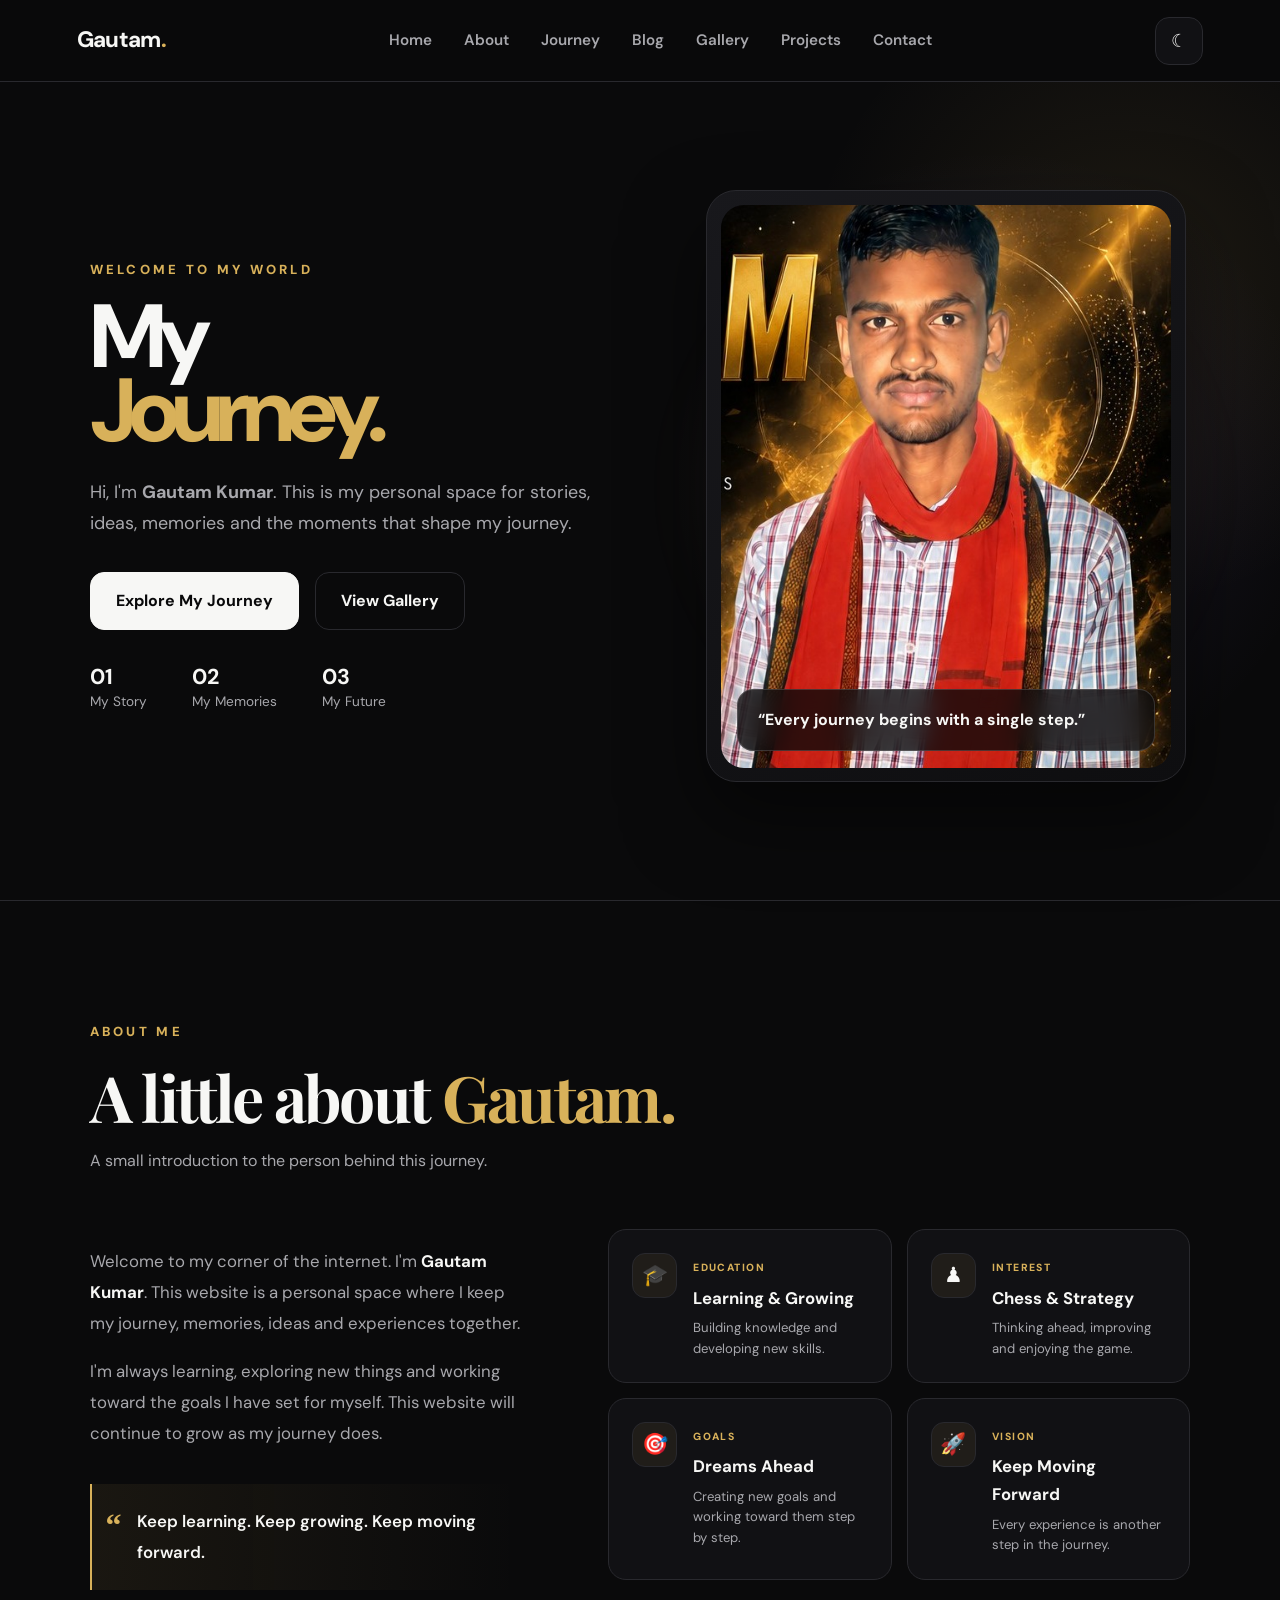
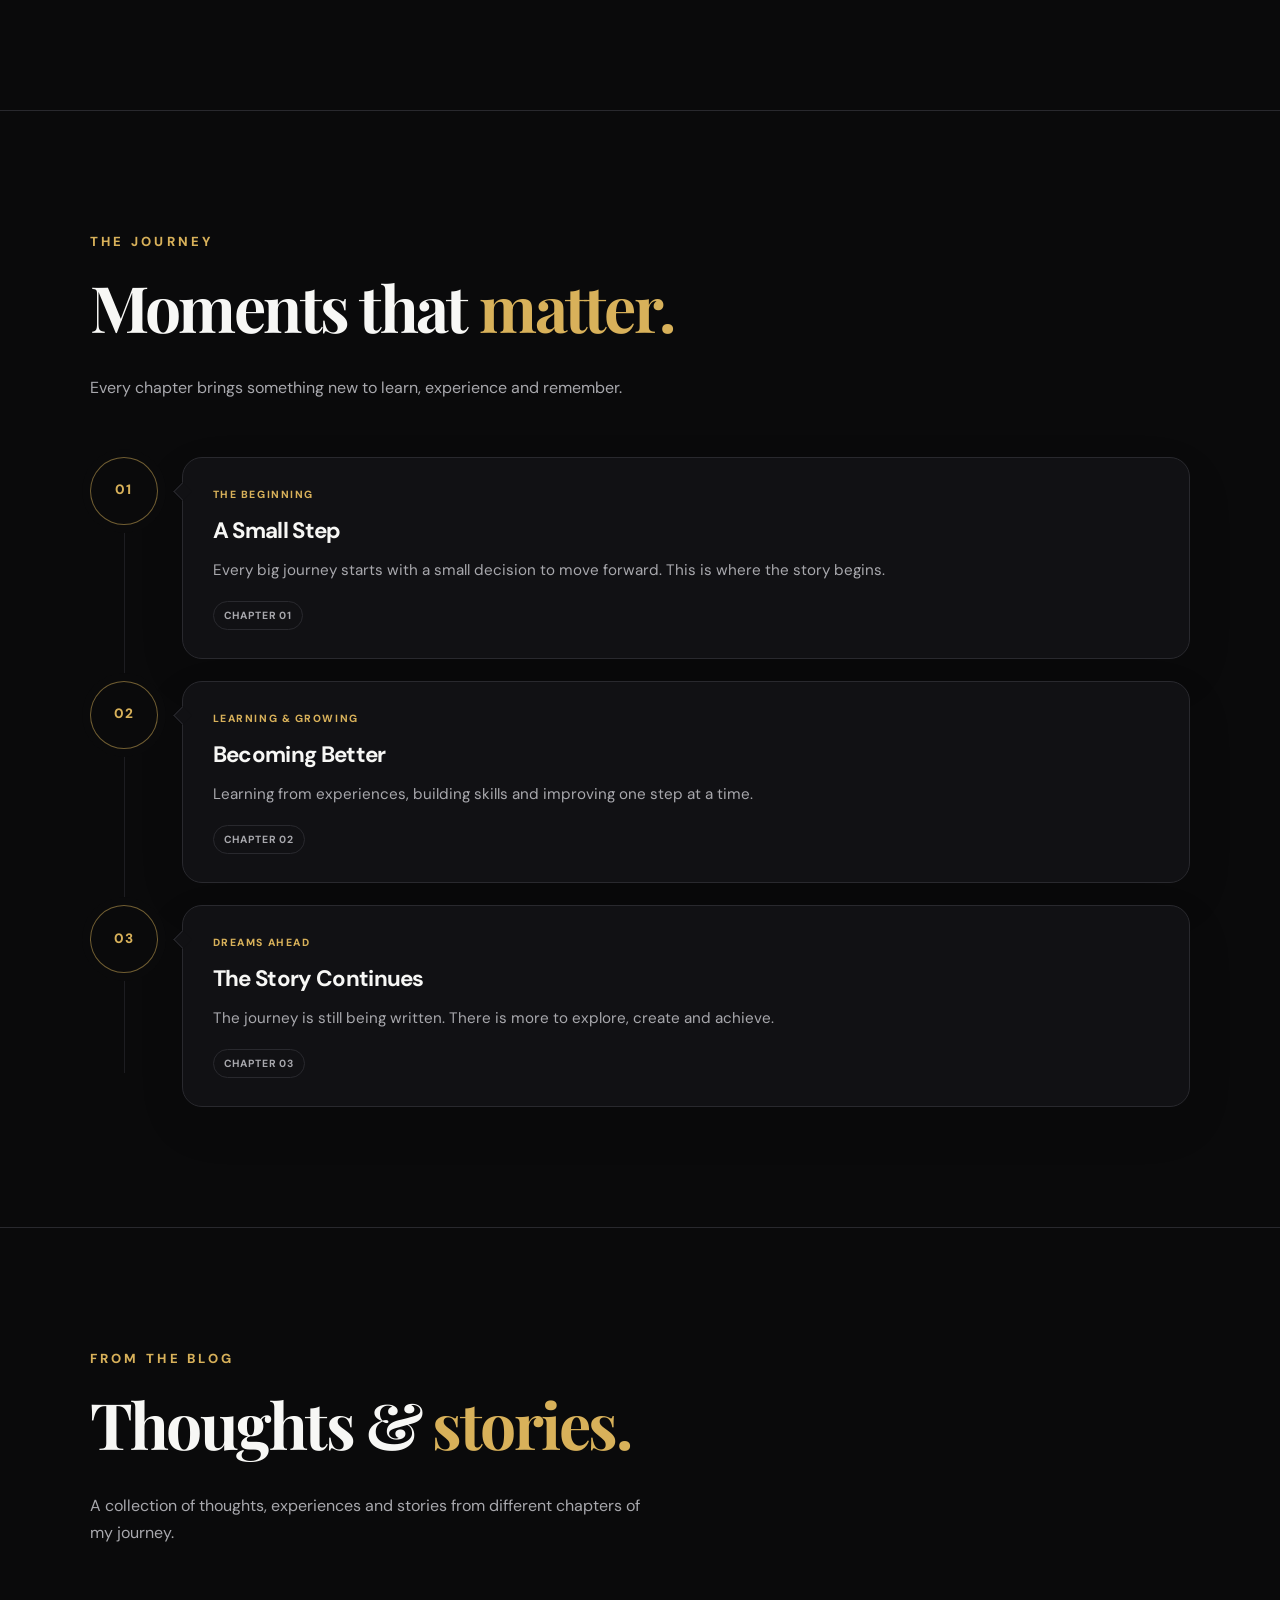
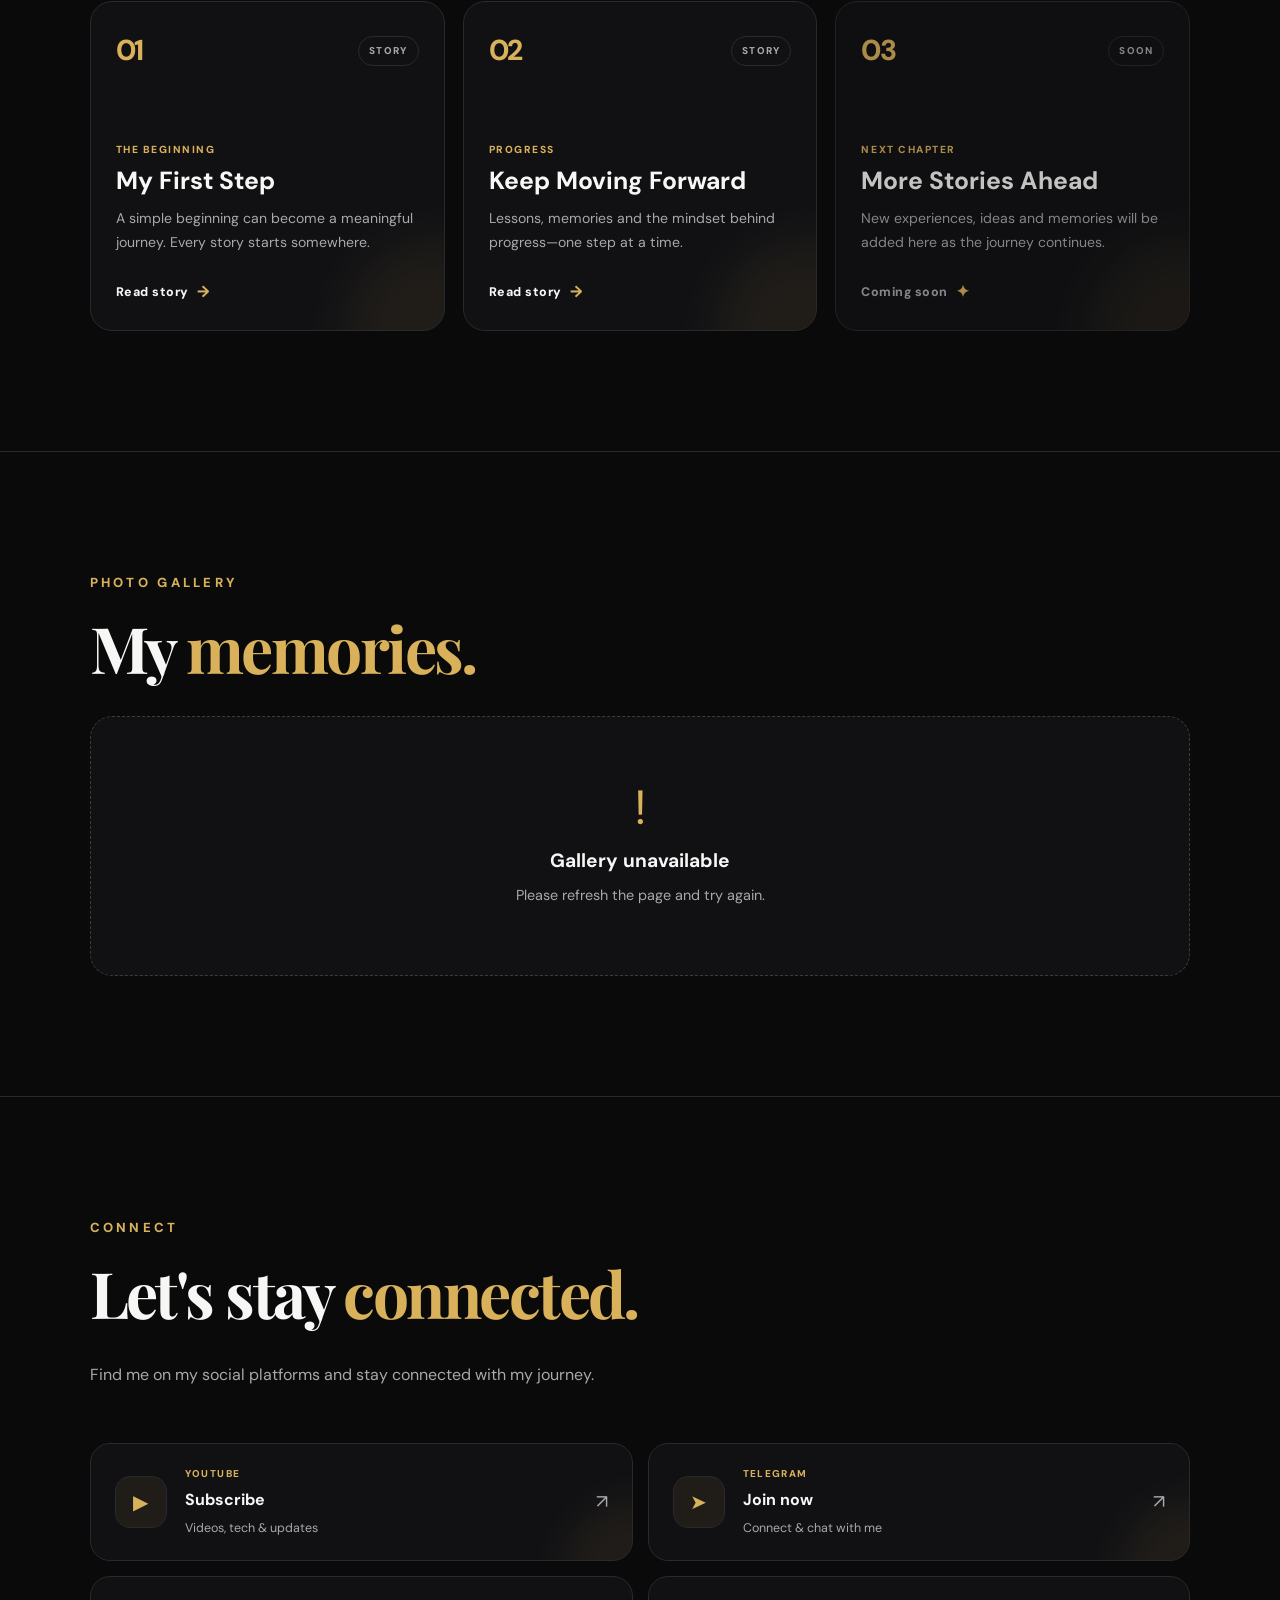
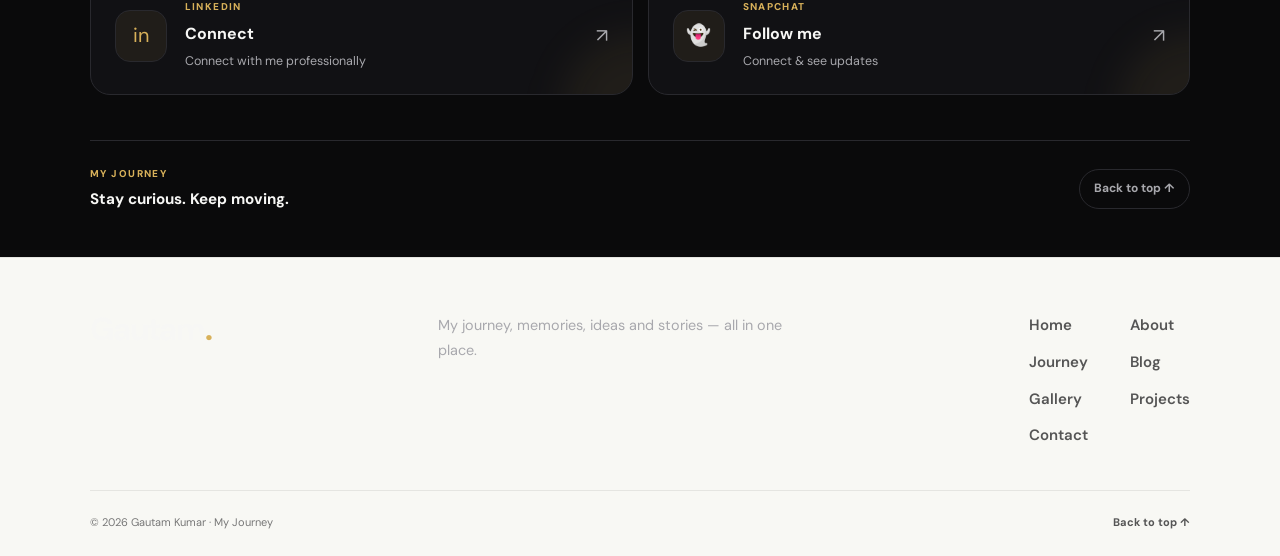
==== commit 7a174d4d: "Refactor footer structure and links in index.html" ====
--- a/index.html
+++ b/index.html
@@ -433,51 +433,43 @@
   
   </main>
   <footer class="site-footer">
+
   <div class="footer-main">
 
-    <div class="footer-left">
-      <h2>Gautam<span>.</span></h2>
-
-      <div class="pwa-install-box">
-        <img src="icon-192.png" class="pwa-install-logo" alt="My Journey App">
-
-        <div class="pwa-install-text">
-          <strong>MY JOURNEY<br>APP</strong>
-          <span>Install App</span>
-          <small>Fast access...</small>
-        </div>
-
-        <button class="pwa-install-btn" id="installBtn">
-          Install →
-        </button>
-      </div>
+    <a href="#home" class="footer-brand">
+      Gautam<span>.</span>
+    </a>
+
+    <p>
+      My journey, memories, ideas and stories —
+      all in one place.
+    </p>
+
+    <div class="footer-links">
+      <a href="#home">Home</a>
+      <a href="#about">About</a>
+      <a href="#journey">Journey</a>
+      <a href="#blog">Blog</a>
+      <a href="#gallery">Gallery</a>
+      <a href="projects.html" class="nav-link">Projects</a>
+      <a href="#contact">Contact</a>
     </div>
 
-    <div class="footer-right">
-      <p class="footer-description">
-        My journey, memories, ideas and<br>
-        stories — all in one place.
-      </p>
-
-      <div class="footer-links">
-        <a href="index.html">Home</a>
-        <a href="about.html">About</a>
-        <a href="journey.html">Journey</a>
-        <a href="blog.html">Blog</a>
-        <a href="gallery/">Gallery</a>
-        <a href="projects.html">Projects</a>
-        <a href="contact.html">Contact</a>
-      </div>
-    </div>
-
   </div>
 
   <div class="footer-bottom">
-    <span>© 2026 Gautam Kumar · My Journey</span>
-    <a href="#">Back to top ↑</a>
-  </div>
-  </footer>
-  <script src="script.js?v=2"></script>
+
+    <span>
+      © 2026 Gautam Kumar · My Journey
+    </span>
+
+    <a href="#home">
+      Back to top ↑
+    </a>
+
+  </div>
+
+</footer>  <script src="script.js?v=2"></script>
   <script>
 if ("serviceWorker" in navigator) {
   window.addEventListener("load", () => {
--- a/style.css
+++ b/style.css
@@ -6414,3 +6414,169 @@
     max-width:100%;
   }
 }
+.site-footer{
+  padding:70px 7% 25px;
+  border-top:1px solid rgba(0,0,0,.08);
+  background:#f8f8f4;
+}
+
+.footer-main{
+  display:grid;
+  grid-template-columns:1fr 1fr;
+  gap:80px;
+  align-items:start;
+}
+
+.footer-left h2{
+  margin:0 0 32px;
+  font-size:42px;
+  line-height:1;
+  letter-spacing:-.04em;
+  color:#111;
+}
+
+.footer-left h2 span{
+  color:#d6b45a;
+}
+
+.footer-right{
+  padding-top:2px;
+}
+
+.footer-description{
+  margin:0 0 42px;
+  color:#777;
+  font-size:17px;
+  line-height:1.65;
+}
+
+.footer-links{
+  display:grid;
+  grid-template-columns:120px 120px;
+  gap:20px 65px;
+}
+
+.footer-links a{
+  color:#555;
+  text-decoration:none;
+  font-size:15px;
+  transition:.2s ease;
+}
+
+.footer-links a:hover{
+  color:#c49f43;
+}
+
+.pwa-install-box{
+  width:255px;
+  padding:17px;
+  display:flex;
+  flex-direction:column;
+  align-items:flex-start;
+  gap:10px;
+  border:1px solid rgba(0,0,0,.12);
+  border-radius:16px;
+  background:rgba(255,255,255,.5);
+  box-shadow:0 8px 25px rgba(0,0,0,.04);
+}
+
+.pwa-install-logo{
+  width:56px;
+  height:56px;
+  border-radius:13px;
+  object-fit:cover;
+}
+
+.pwa-install-text strong{
+  display:block;
+  color:#151515;
+  font-size:17px;
+  line-height:1.1;
+}
+
+.pwa-install-text span{
+  display:block;
+  margin-top:12px;
+  font-size:14px;
+  font-weight:700;
+  color:#222;
+}
+
+.pwa-install-text small{
+  display:block;
+  margin-top:5px;
+  color:#999;
+  font-size:11px;
+}
+
+.pwa-install-btn{
+  margin-top:2px;
+  padding:0;
+  border:0;
+  background:none;
+  color:#111;
+  font-size:14px;
+  font-weight:700;
+  cursor:pointer;
+}
+
+.pwa-install-btn:hover{
+  color:#c49f43;
+}
+
+.footer-bottom{
+  display:flex;
+  justify-content:space-between;
+  align-items:center;
+  margin-top:65px;
+  padding-top:20px;
+  border-top:1px solid rgba(0,0,0,.08);
+  color:#777;
+  font-size:11px;
+}
+
+.footer-bottom a{
+  color:#555;
+  text-decoration:none;
+}
+
+@media(max-width:700px){
+  .site-footer{
+    padding:50px 25px 20px;
+  }
+
+  .footer-main{
+    grid-template-columns:1fr;
+    gap:45px;
+  }
+
+  .footer-left h2{
+    font-size:36px;
+    margin-bottom:25px;
+  }
+
+  .footer-right{
+    padding-top:0;
+  }
+
+  .footer-description{
+    margin-bottom:30px;
+    font-size:15px;
+  }
+
+  .footer-links{
+    grid-template-columns:1fr 1fr;
+    gap:16px 35px;
+  }
+
+  .pwa-install-box{
+    width:255px;
+  }
+
+  .footer-bottom{
+    margin-top:45px;
+    flex-direction:column;
+    align-items:flex-start;
+    gap:12px;
+  }
+}
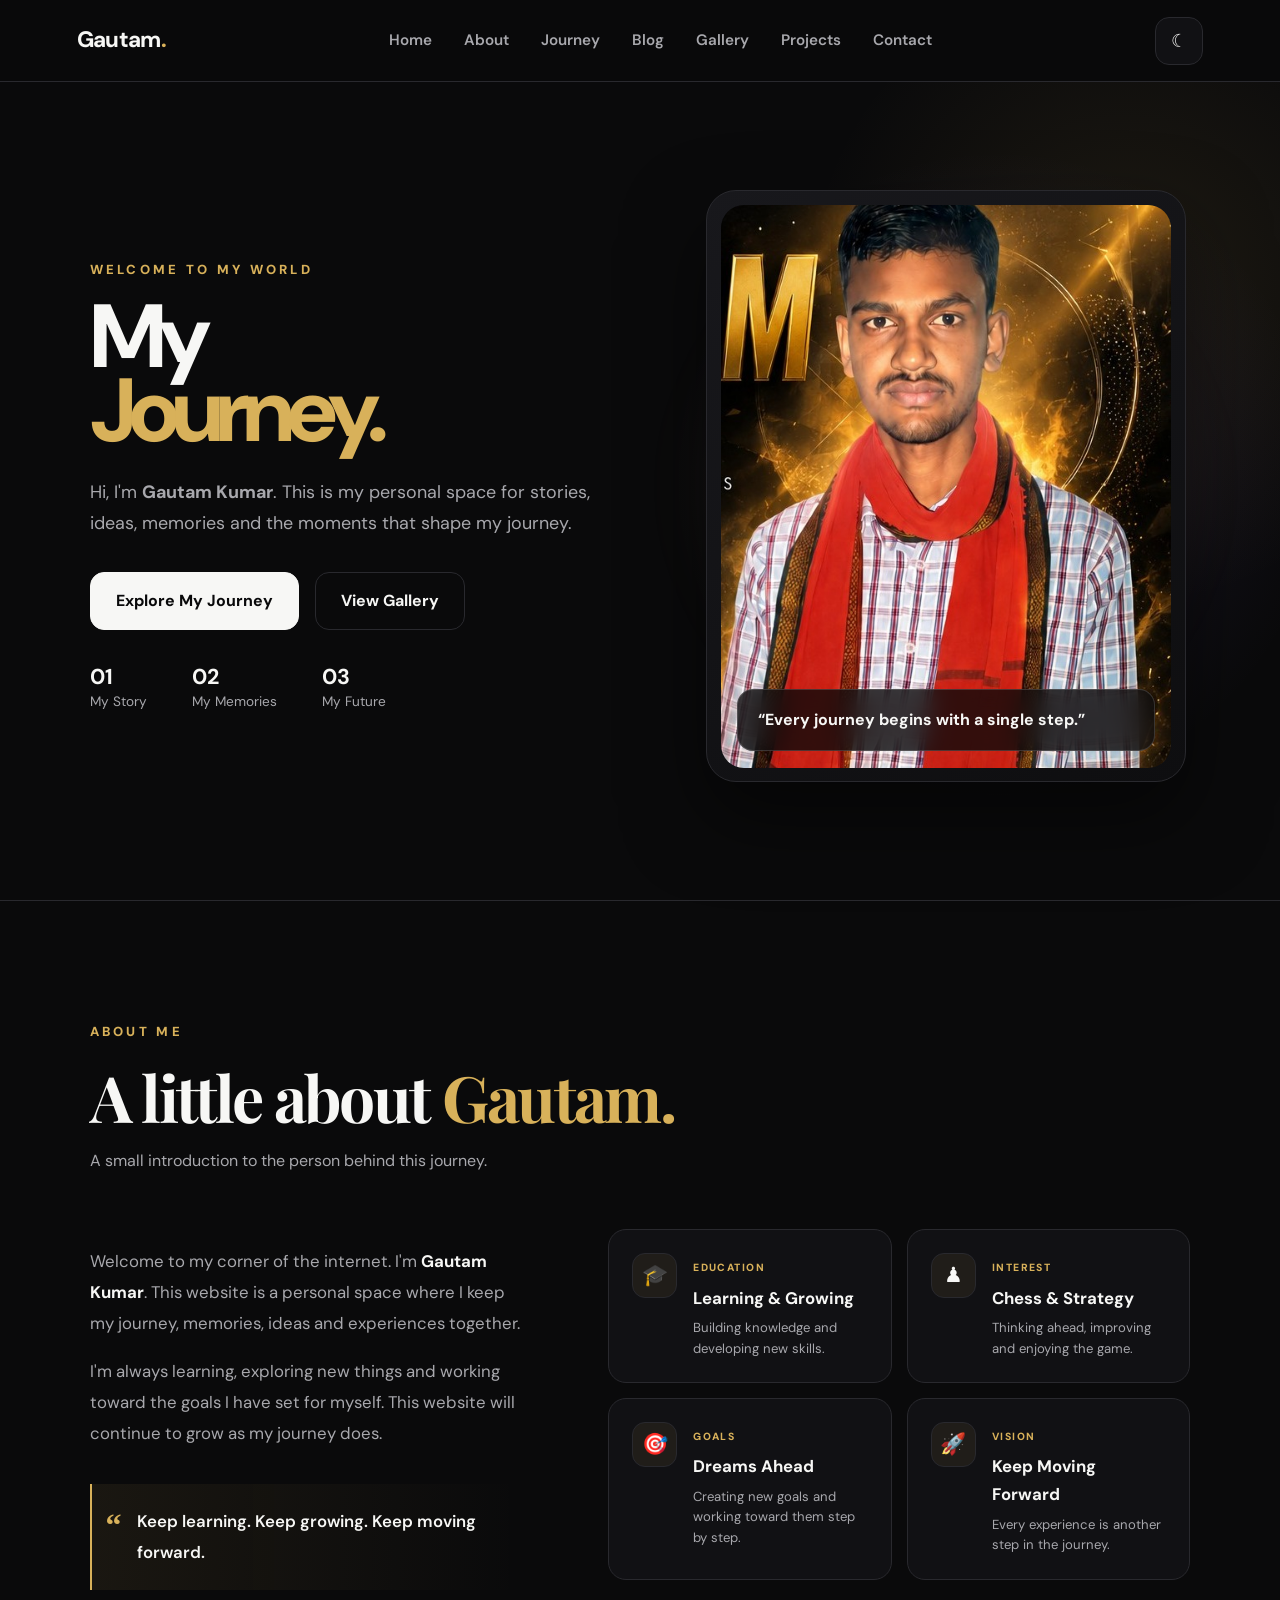
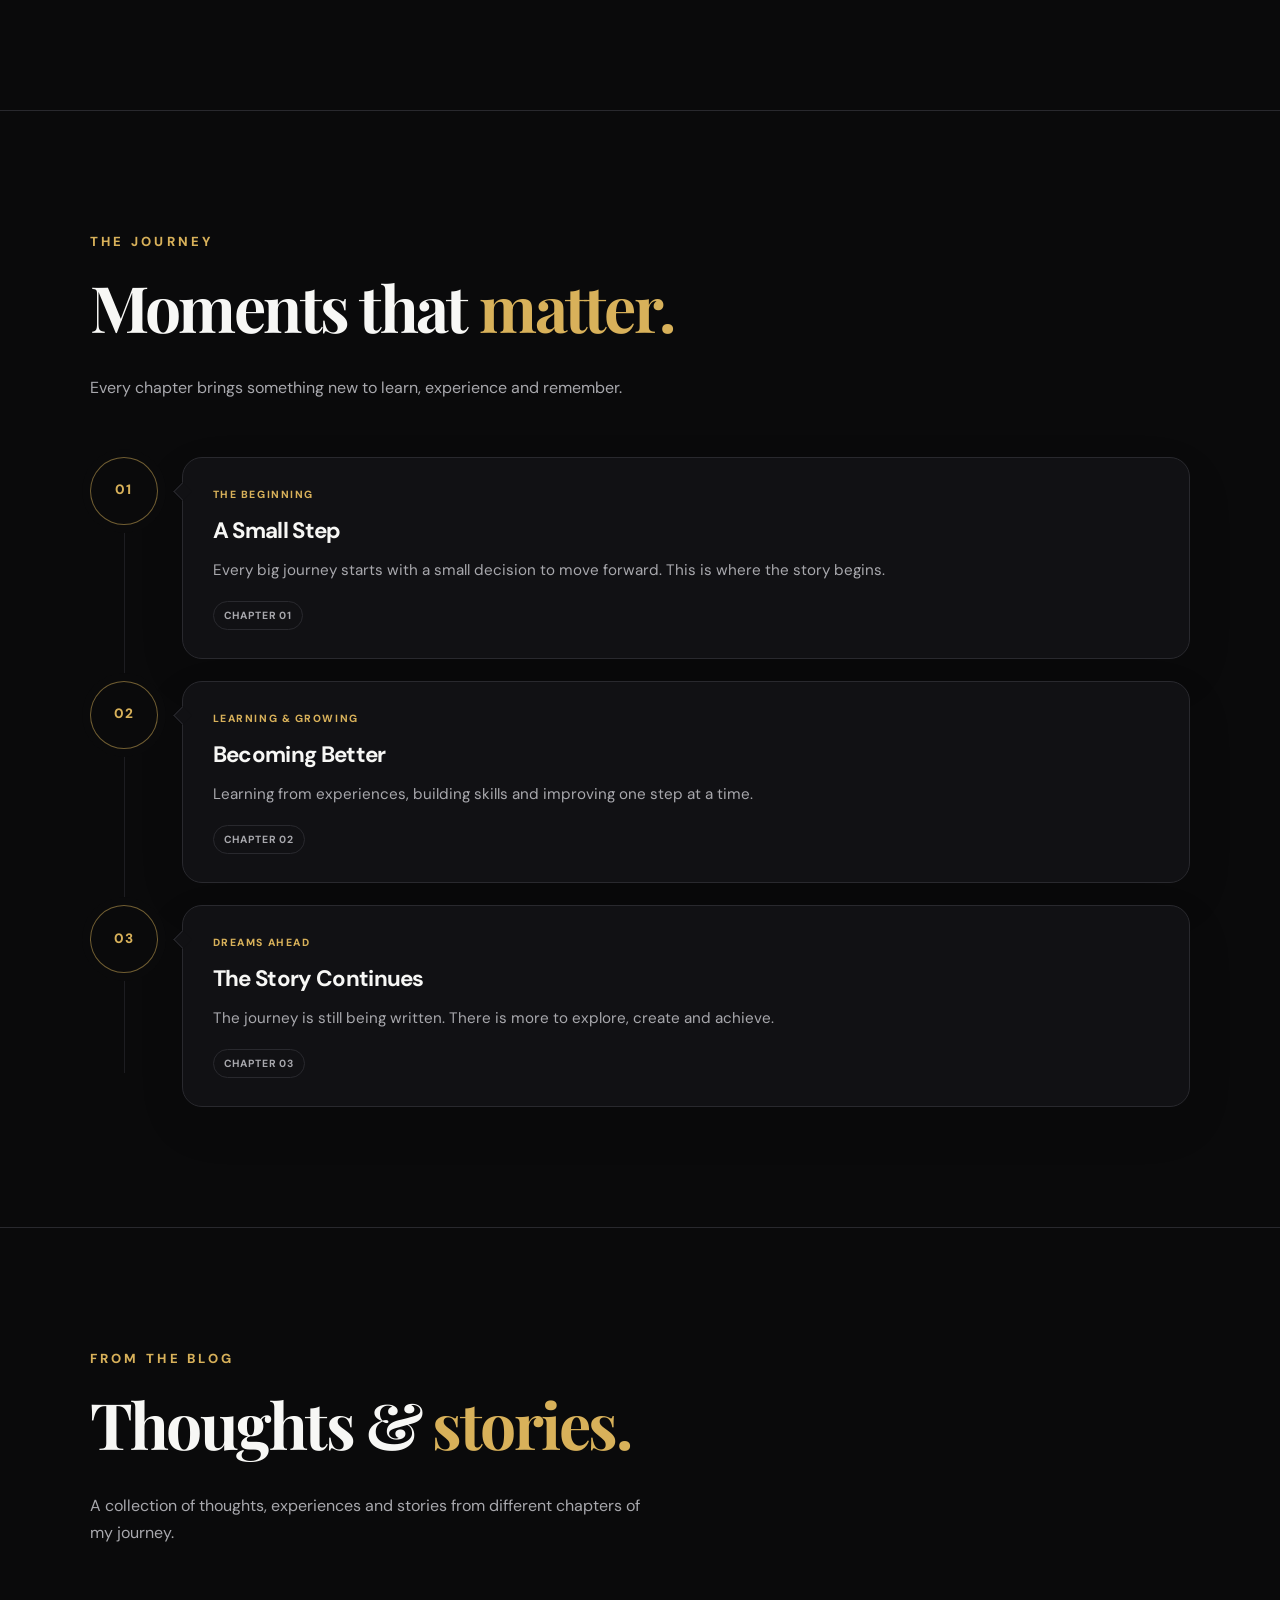
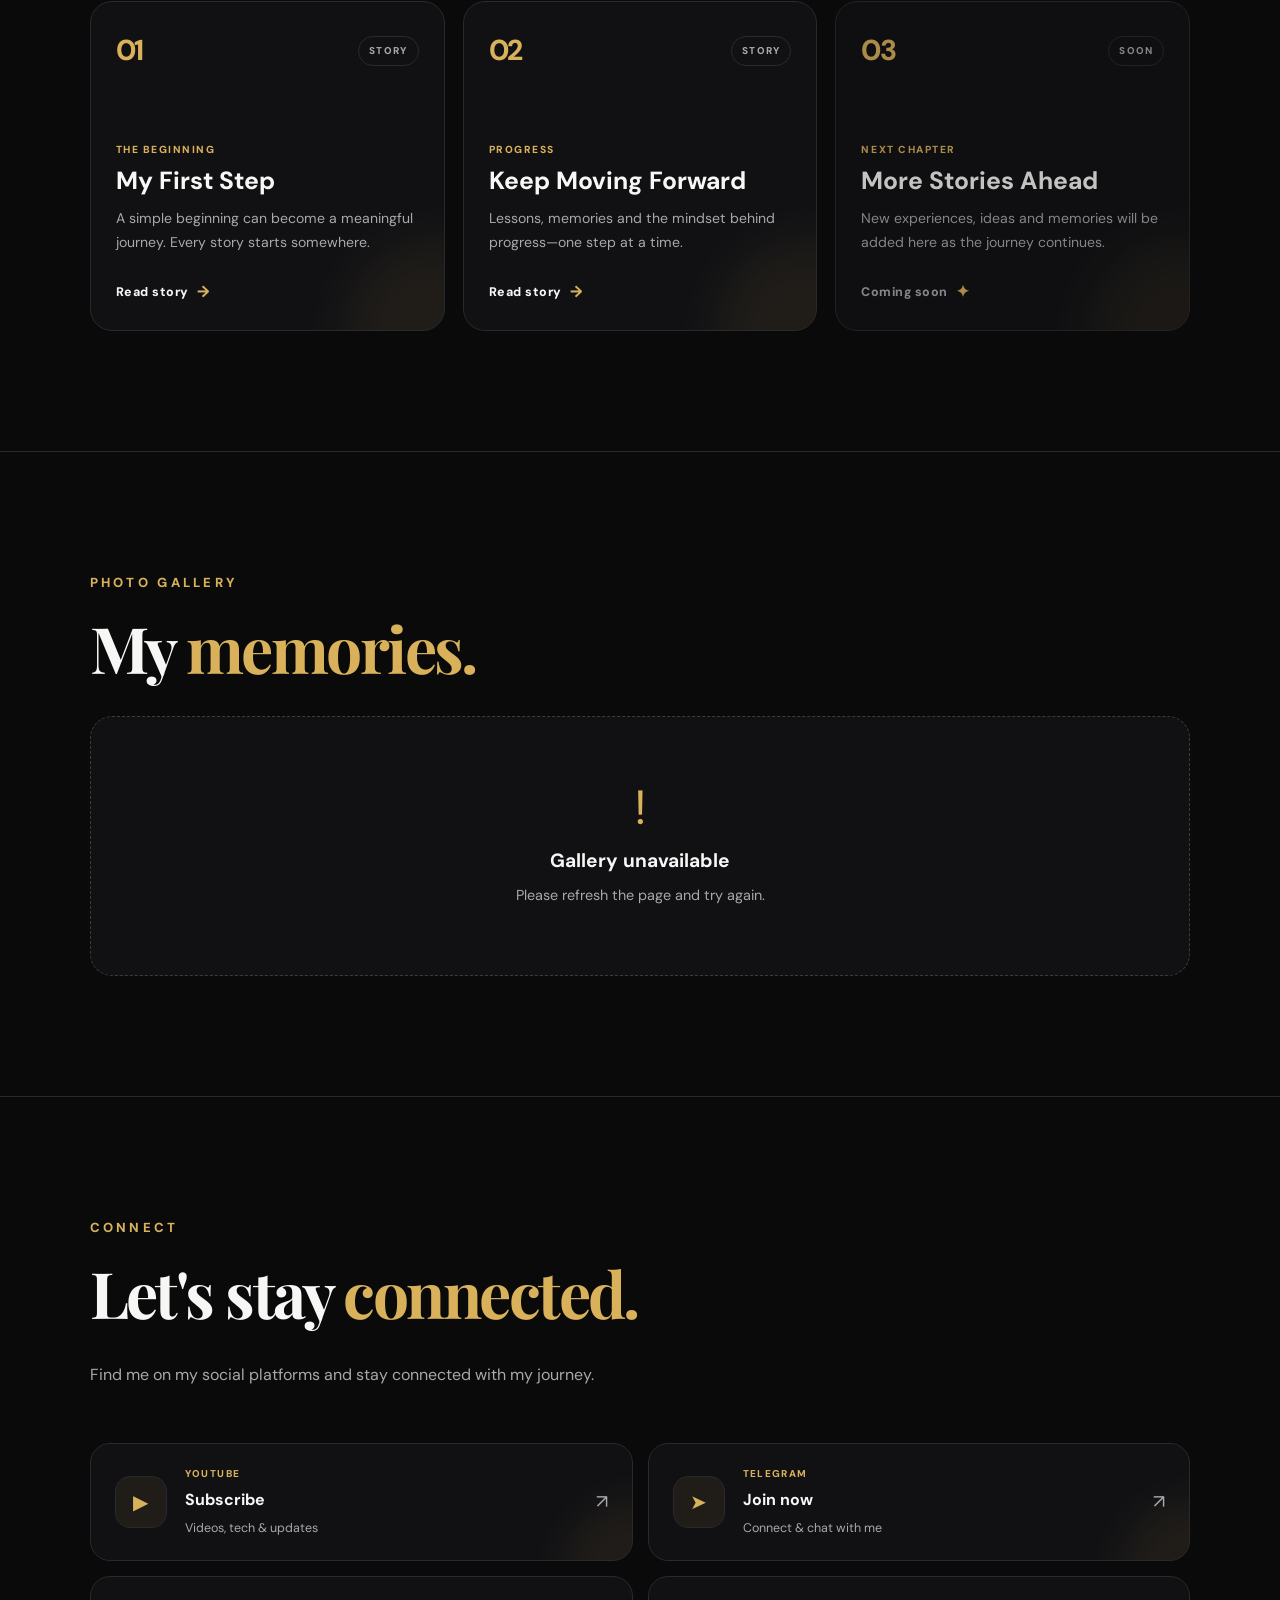
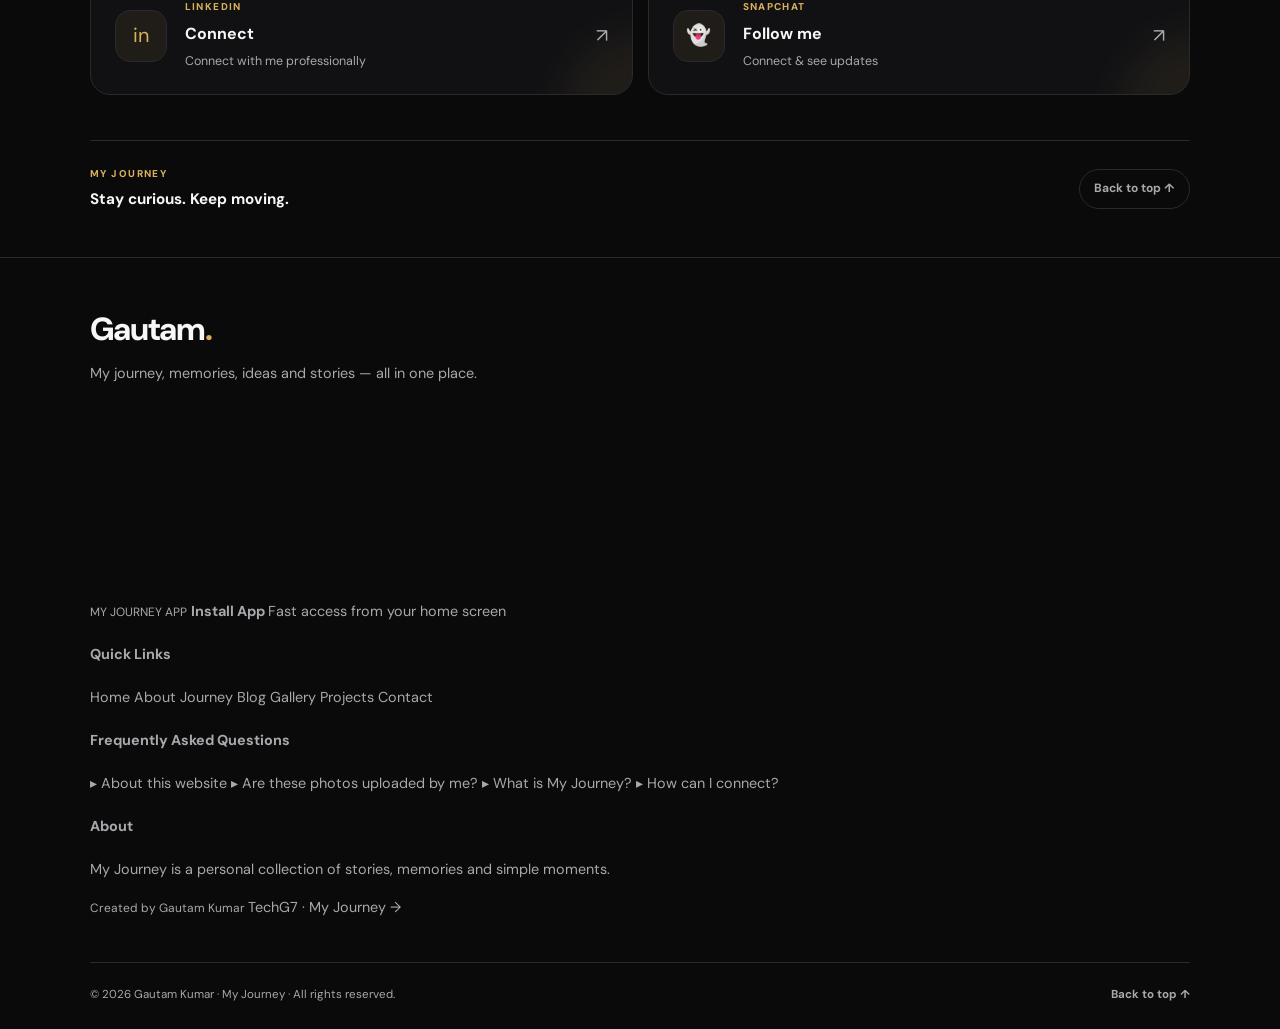
==== commit d0bbf849: "Update index.html" ====
--- a/index.html
+++ b/index.html
@@ -434,33 +434,121 @@
   </main>
   <footer class="site-footer">
 
-  <div class="footer-main">
-
-    <a href="#home" class="footer-brand">
-      Gautam<span>.</span>
-    </a>
-
-    <p>
-      My journey, memories, ideas and stories —
-      all in one place.
-    </p>
-
-    <div class="footer-links">
+  <div class="footer-grid">
+
+    <!-- BRAND -->
+    <div class="footer-brand-col">
+
+      <a href="#home" class="footer-brand">
+        Gautam<span>.</span>
+      </a>
+
+      <p class="footer-description">
+        My journey, memories, ideas and stories —
+        all in one place.
+      </p>
+
+      <!-- PWA INSTALL -->
+      <div class="footer-install">
+
+        <img
+          src="icon-192.png"
+          alt="My Journey App"
+          class="footer-app-icon"
+        >
+
+        <div class="footer-install-info">
+          <small>MY JOURNEY APP</small>
+          <strong id="installStatus">
+            Install App
+          </strong>
+          <span>
+            Fast access from your home screen
+          </span>
+        </div>
+
+        <button
+          id="installAppBtn"
+          class="footer-install-btn"
+          type="button"
+          hidden
+        >
+          Install →
+        </button>
+
+      </div>
+
+    </div>
+
+
+    <!-- QUICK LINKS -->
+    <div class="footer-column">
+
+      <h4>Quick Links</h4>
+
       <a href="#home">Home</a>
       <a href="#about">About</a>
       <a href="#journey">Journey</a>
       <a href="#blog">Blog</a>
       <a href="#gallery">Gallery</a>
-      <a href="projects.html" class="nav-link">Projects</a>
+      <a href="projects.html">Projects</a>
       <a href="#contact">Contact</a>
-    </div>
-
-  </div>
-
+
+    </div>
+
+
+    <!-- FAQ -->
+    <div class="footer-column">
+
+      <h4>Frequently Asked Questions</h4>
+
+      <a href="#contact">
+        <span>▸</span> About this website
+      </a>
+
+      <a href="#gallery">
+        <span>▸</span> Are these photos uploaded by me?
+      </a>
+
+      <a href="#journey">
+        <span>▸</span> What is My Journey?
+      </a>
+
+      <a href="#contact">
+        <span>▸</span> How can I connect?
+      </a>
+
+    </div>
+
+
+    <!-- ABOUT -->
+    <div class="footer-column footer-about">
+
+      <h4>About</h4>
+
+      <p>
+        My Journey is a personal collection of
+        stories, memories and simple moments.
+      </p>
+
+      <small>
+        Created by Gautam Kumar
+      </small>
+
+      <a href="#home">
+        TechG7 · My Journey →
+      </a>
+
+    </div>
+
+  </div>
+
+
+  <!-- FOOTER BOTTOM -->
   <div class="footer-bottom">
 
     <span>
-      © 2026 Gautam Kumar · My Journey
+      © 2026 Gautam Kumar · My Journey · All rights reserved.
     </span>
 
     <a href="#home">
@@ -469,7 +557,8 @@
 
   </div>
 
-</footer>  <script src="script.js?v=2"></script>
+  </footer>
+   <script src="script.js?v=2"></script>
   <script>
 if ("serviceWorker" in navigator) {
   window.addEventListener("load", () => {
--- a/style.css
+++ b/style.css
@@ -6414,169 +6414,3 @@
     max-width:100%;
   }
 }
-.site-footer{
-  padding:70px 7% 25px;
-  border-top:1px solid rgba(0,0,0,.08);
-  background:#f8f8f4;
-}
-
-.footer-main{
-  display:grid;
-  grid-template-columns:1fr 1fr;
-  gap:80px;
-  align-items:start;
-}
-
-.footer-left h2{
-  margin:0 0 32px;
-  font-size:42px;
-  line-height:1;
-  letter-spacing:-.04em;
-  color:#111;
-}
-
-.footer-left h2 span{
-  color:#d6b45a;
-}
-
-.footer-right{
-  padding-top:2px;
-}
-
-.footer-description{
-  margin:0 0 42px;
-  color:#777;
-  font-size:17px;
-  line-height:1.65;
-}
-
-.footer-links{
-  display:grid;
-  grid-template-columns:120px 120px;
-  gap:20px 65px;
-}
-
-.footer-links a{
-  color:#555;
-  text-decoration:none;
-  font-size:15px;
-  transition:.2s ease;
-}
-
-.footer-links a:hover{
-  color:#c49f43;
-}
-
-.pwa-install-box{
-  width:255px;
-  padding:17px;
-  display:flex;
-  flex-direction:column;
-  align-items:flex-start;
-  gap:10px;
-  border:1px solid rgba(0,0,0,.12);
-  border-radius:16px;
-  background:rgba(255,255,255,.5);
-  box-shadow:0 8px 25px rgba(0,0,0,.04);
-}
-
-.pwa-install-logo{
-  width:56px;
-  height:56px;
-  border-radius:13px;
-  object-fit:cover;
-}
-
-.pwa-install-text strong{
-  display:block;
-  color:#151515;
-  font-size:17px;
-  line-height:1.1;
-}
-
-.pwa-install-text span{
-  display:block;
-  margin-top:12px;
-  font-size:14px;
-  font-weight:700;
-  color:#222;
-}
-
-.pwa-install-text small{
-  display:block;
-  margin-top:5px;
-  color:#999;
-  font-size:11px;
-}
-
-.pwa-install-btn{
-  margin-top:2px;
-  padding:0;
-  border:0;
-  background:none;
-  color:#111;
-  font-size:14px;
-  font-weight:700;
-  cursor:pointer;
-}
-
-.pwa-install-btn:hover{
-  color:#c49f43;
-}
-
-.footer-bottom{
-  display:flex;
-  justify-content:space-between;
-  align-items:center;
-  margin-top:65px;
-  padding-top:20px;
-  border-top:1px solid rgba(0,0,0,.08);
-  color:#777;
-  font-size:11px;
-}
-
-.footer-bottom a{
-  color:#555;
-  text-decoration:none;
-}
-
-@media(max-width:700px){
-  .site-footer{
-    padding:50px 25px 20px;
-  }
-
-  .footer-main{
-    grid-template-columns:1fr;
-    gap:45px;
-  }
-
-  .footer-left h2{
-    font-size:36px;
-    margin-bottom:25px;
-  }
-
-  .footer-right{
-    padding-top:0;
-  }
-
-  .footer-description{
-    margin-bottom:30px;
-    font-size:15px;
-  }
-
-  .footer-links{
-    grid-template-columns:1fr 1fr;
-    gap:16px 35px;
-  }
-
-  .pwa-install-box{
-    width:255px;
-  }
-
-  .footer-bottom{
-    margin-top:45px;
-    flex-direction:column;
-    align-items:flex-start;
-    gap:12px;
-  }
-}
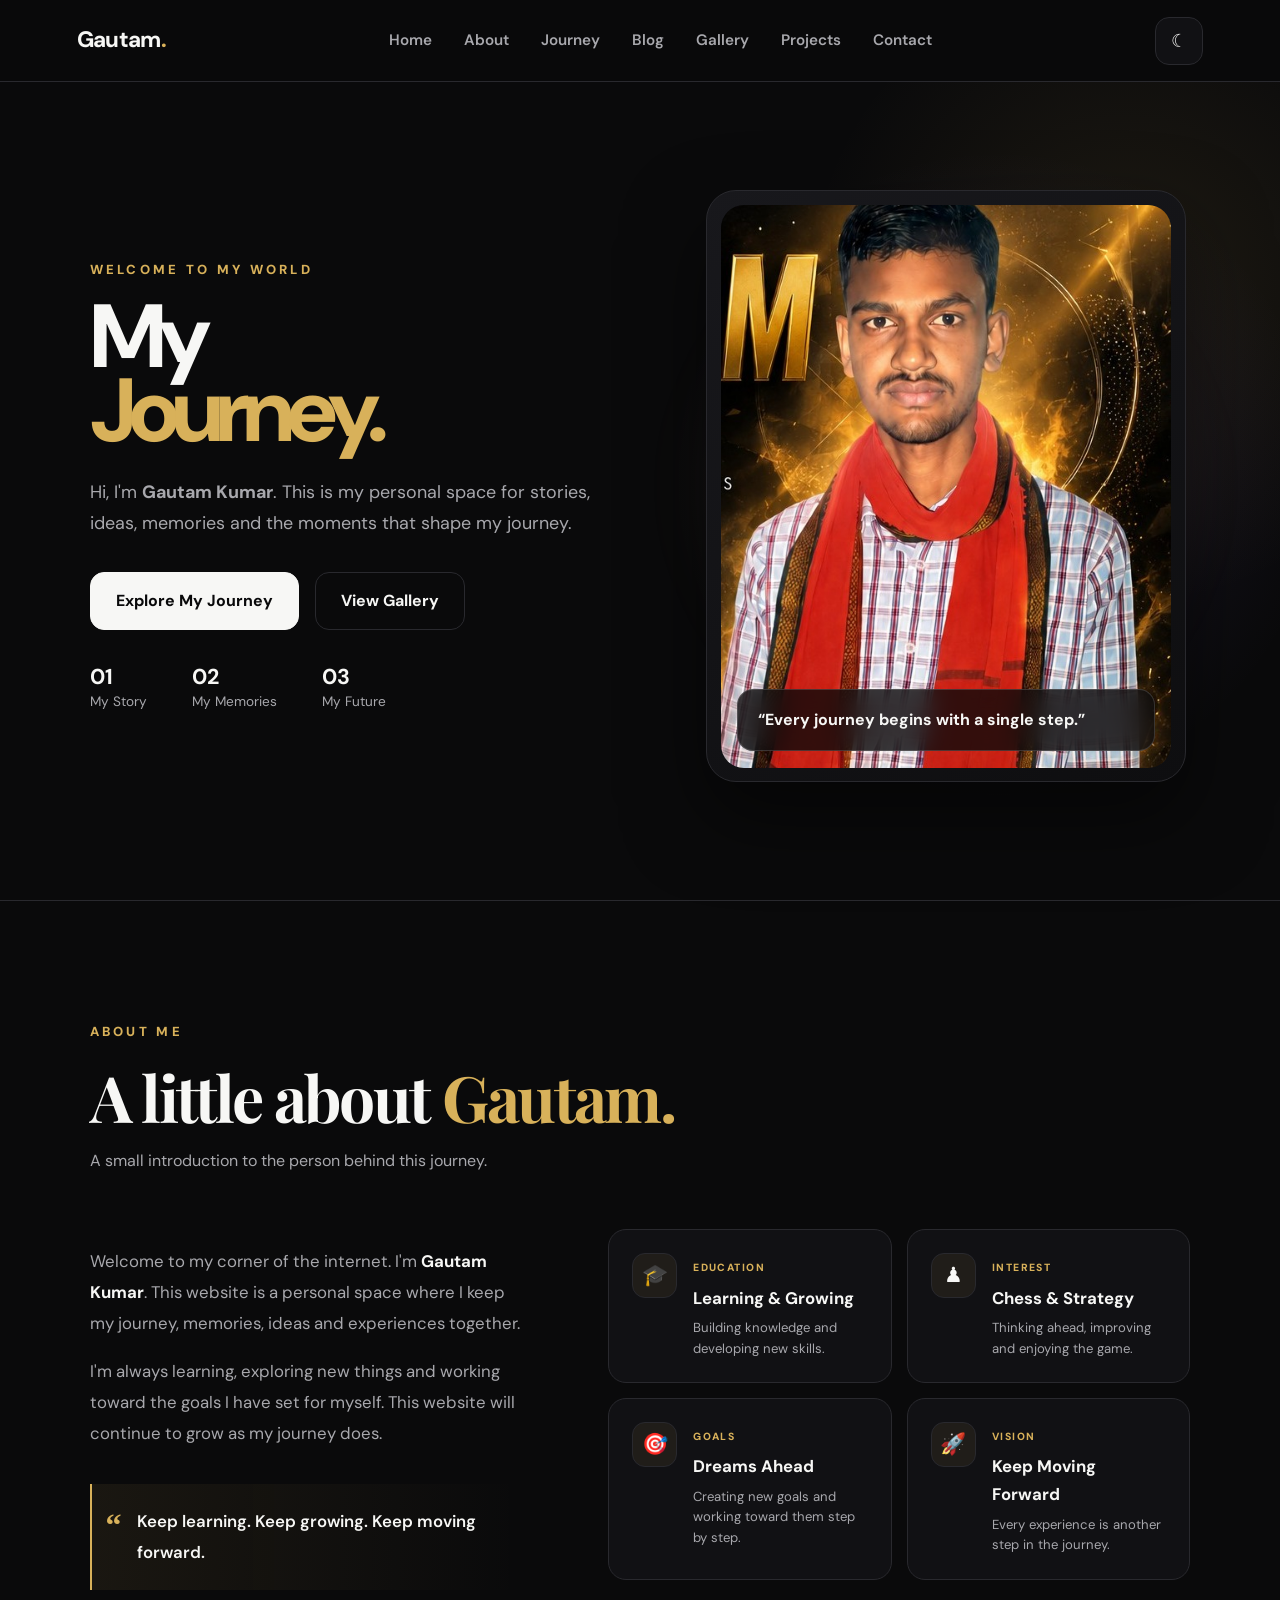
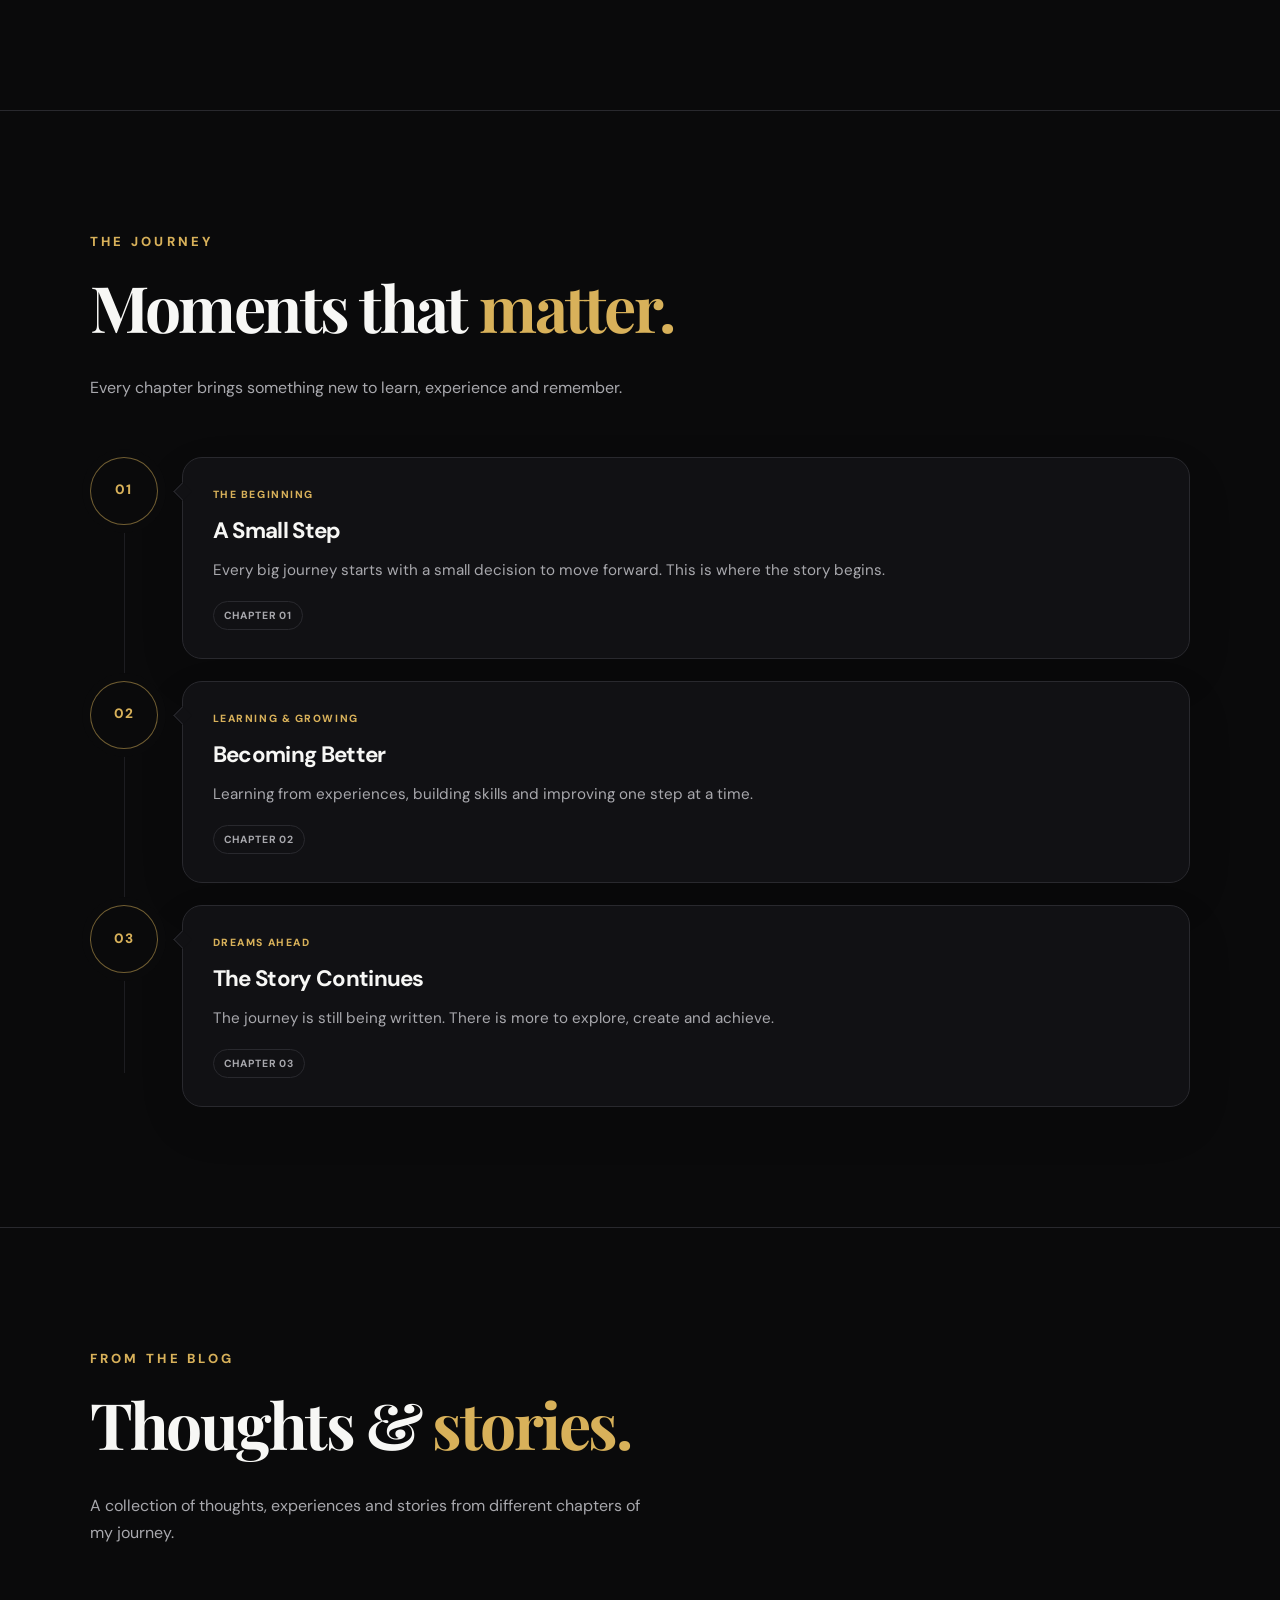
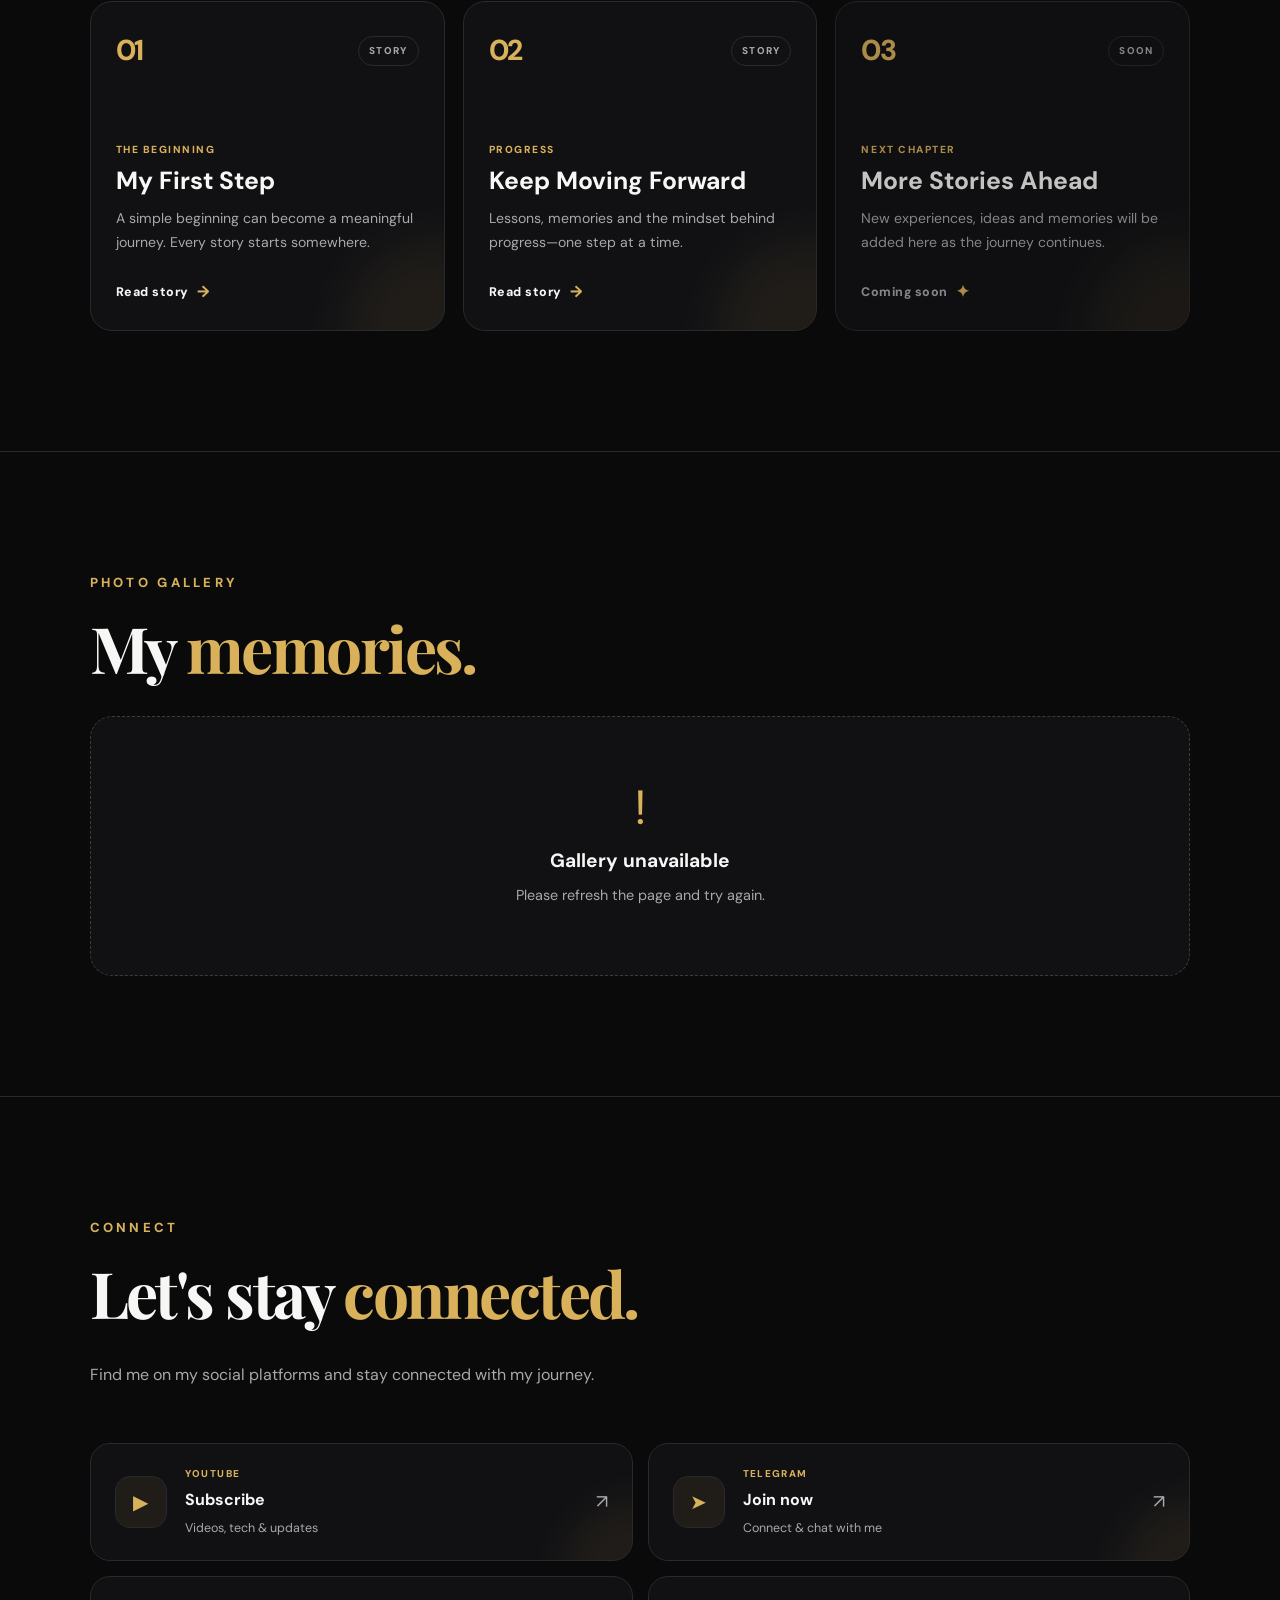
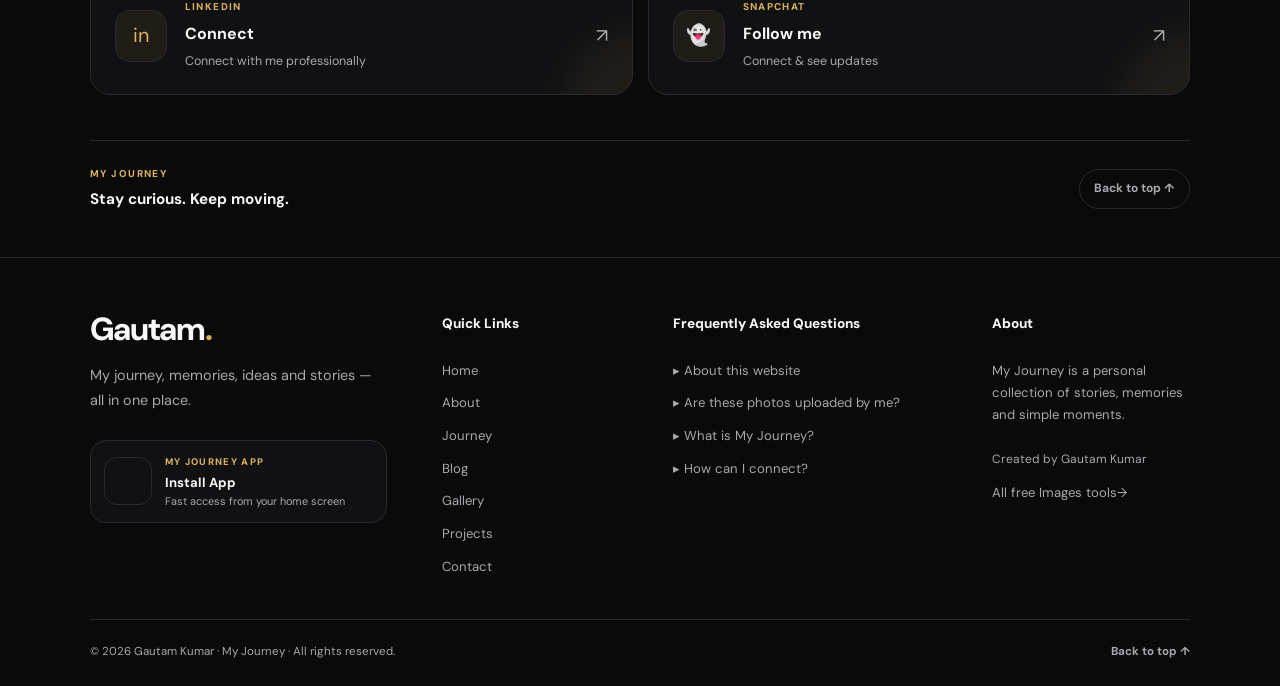
==== commit 3871ecd7: "Update index.html" ====
--- a/index.html
+++ b/index.html
@@ -535,8 +535,8 @@
         Created by Gautam Kumar
       </small>
 
-      <a href="#home">
-        TechG7 · My Journey →
+      <a href="https://techg7.github.io/AllFreeImageTools/index.html">
+        All free Images tools→
       </a>
 
     </div>
--- a/style.css
+++ b/style.css
@@ -6414,3 +6414,274 @@
     max-width:100%;
   }
 }
+
+/* =========================================================
+   PREMIUM FOOTER
+========================================================= */
+
+.site-footer{
+  width:100%;
+  max-width:1400px;
+  margin:0 auto;
+  padding:70px 7% 25px;
+  border-top:1px solid var(--line);
+  color:var(--muted);
+  text-align:left;
+}
+
+.footer-grid{
+  display:grid;
+  grid-template-columns:
+    1.35fr
+    .8fr
+    1.2fr
+    .9fr;
+  gap:55px;
+  align-items:start;
+}
+
+.footer-brand{
+  display:inline-block;
+  margin-bottom:18px;
+  color:var(--text);
+  font-size:2rem;
+  font-weight:800;
+  letter-spacing:-.04em;
+}
+
+.footer-brand span{
+  color:var(--accent);
+}
+
+.footer-description{
+  max-width:300px;
+  margin:0 0 28px;
+  color:var(--muted);
+  font-size:.9rem;
+  line-height:1.7;
+}
+
+.footer-column{
+  display:flex;
+  flex-direction:column;
+  gap:11px;
+}
+
+.footer-column h4{
+  margin:0 0 13px;
+  color:var(--text);
+  font-size:.85rem;
+  font-weight:800;
+}
+
+.footer-column a{
+  color:var(--muted);
+  font-size:.82rem;
+  transition:.2s ease;
+}
+
+.footer-column a:hover{
+  color:var(--accent);
+  transform:translateX(2px);
+}
+
+.footer-column p{
+  max-width:240px;
+  margin:0 0 12px;
+  color:var(--muted);
+  font-size:.82rem;
+  line-height:1.7;
+}
+
+.footer-column small{
+  color:var(--muted);
+  font-size:.75rem;
+}
+
+.footer-about a{
+  margin-top:2px;
+}
+
+
+/* =========================================================
+   INSTALL CARD
+========================================================= */
+
+.footer-install{
+  display:flex;
+  align-items:center;
+  gap:13px;
+  width:min(100%,330px);
+  padding:13px;
+  border:1px solid var(--line);
+  border-radius:16px;
+  background:var(--panel);
+  transition:.25s ease;
+}
+
+.footer-install:hover{
+  transform:translateY(-2px);
+  border-color:rgba(216,177,90,.45);
+}
+
+.footer-app-icon{
+  width:48px;
+  height:48px;
+  flex:0 0 48px;
+  object-fit:cover;
+  border-radius:13px;
+  border:1px solid var(--line);
+}
+
+.footer-install-info{
+  min-width:0;
+  flex:1;
+  display:flex;
+  flex-direction:column;
+}
+
+.footer-install-info small{
+  color:var(--accent);
+  font-size:.6rem;
+  font-weight:800;
+  letter-spacing:.14em;
+}
+
+.footer-install-info strong{
+  margin-top:2px;
+  color:var(--text);
+  font-size:.82rem;
+}
+
+.footer-install-info span{
+  color:var(--muted);
+  font-size:.68rem;
+  line-height:1.4;
+}
+
+.footer-install-btn{
+  flex-shrink:0;
+  border:0;
+  border-radius:10px;
+  padding:9px 12px;
+  background:var(--text);
+  color:var(--bg);
+  font-family:inherit;
+  font-size:.72rem;
+  font-weight:800;
+  cursor:pointer;
+  transition:.2s ease;
+}
+
+.footer-install-btn:hover{
+  transform:translateY(-1px);
+}
+
+.footer-install-btn[hidden]{
+  display:none;
+}
+
+
+/* =========================================================
+   INSTALLED STATE
+========================================================= */
+
+.footer-install.installed{
+  border-color:rgba(70,190,110,.35);
+}
+
+.footer-install.installed .footer-install-btn{
+  background:#1d9b55;
+  color:#fff;
+}
+
+
+/* =========================================================
+   FOOTER BOTTOM
+========================================================= */
+
+.site-footer .footer-bottom{
+  display:flex;
+  align-items:center;
+  justify-content:space-between;
+  gap:20px;
+  margin-top:55px;
+  padding-top:20px;
+  border-top:1px solid var(--line);
+  color:var(--muted);
+  font-size:.72rem;
+}
+
+.site-footer .footer-bottom a{
+  color:var(--muted);
+  transition:.2s ease;
+}
+
+.site-footer .footer-bottom a:hover{
+  color:var(--accent);
+}
+
+
+/* =========================================================
+   MOBILE FOOTER
+========================================================= */
+
+@media(max-width:768px){
+
+  .site-footer{
+    padding:55px 6% 25px;
+  }
+
+  .footer-grid{
+    grid-template-columns:1fr;
+    gap:38px;
+  }
+
+  .footer-brand{
+    font-size:1.8rem;
+  }
+
+  .footer-description{
+    max-width:330px;
+  }
+
+  .footer-install{
+    width:100%;
+    max-width:380px;
+  }
+
+  .footer-column{
+    padding-top:4px;
+  }
+
+  .site-footer .footer-bottom{
+    flex-direction:column;
+    align-items:flex-start;
+    gap:12px;
+    margin-top:40px;
+  }
+
+}
+
+
+/* =========================================================
+   TABLET / DESKTOP-SITE
+========================================================= */
+
+@media(min-width:769px) and (max-width:1100px){
+
+  .site-footer{
+    padding-left:5%;
+    padding-right:5%;
+  }
+
+  .footer-grid{
+    grid-template-columns:
+      1.2fr
+      .8fr
+      1fr
+      .8fr;
+    gap:30px;
+  }
+
+}
